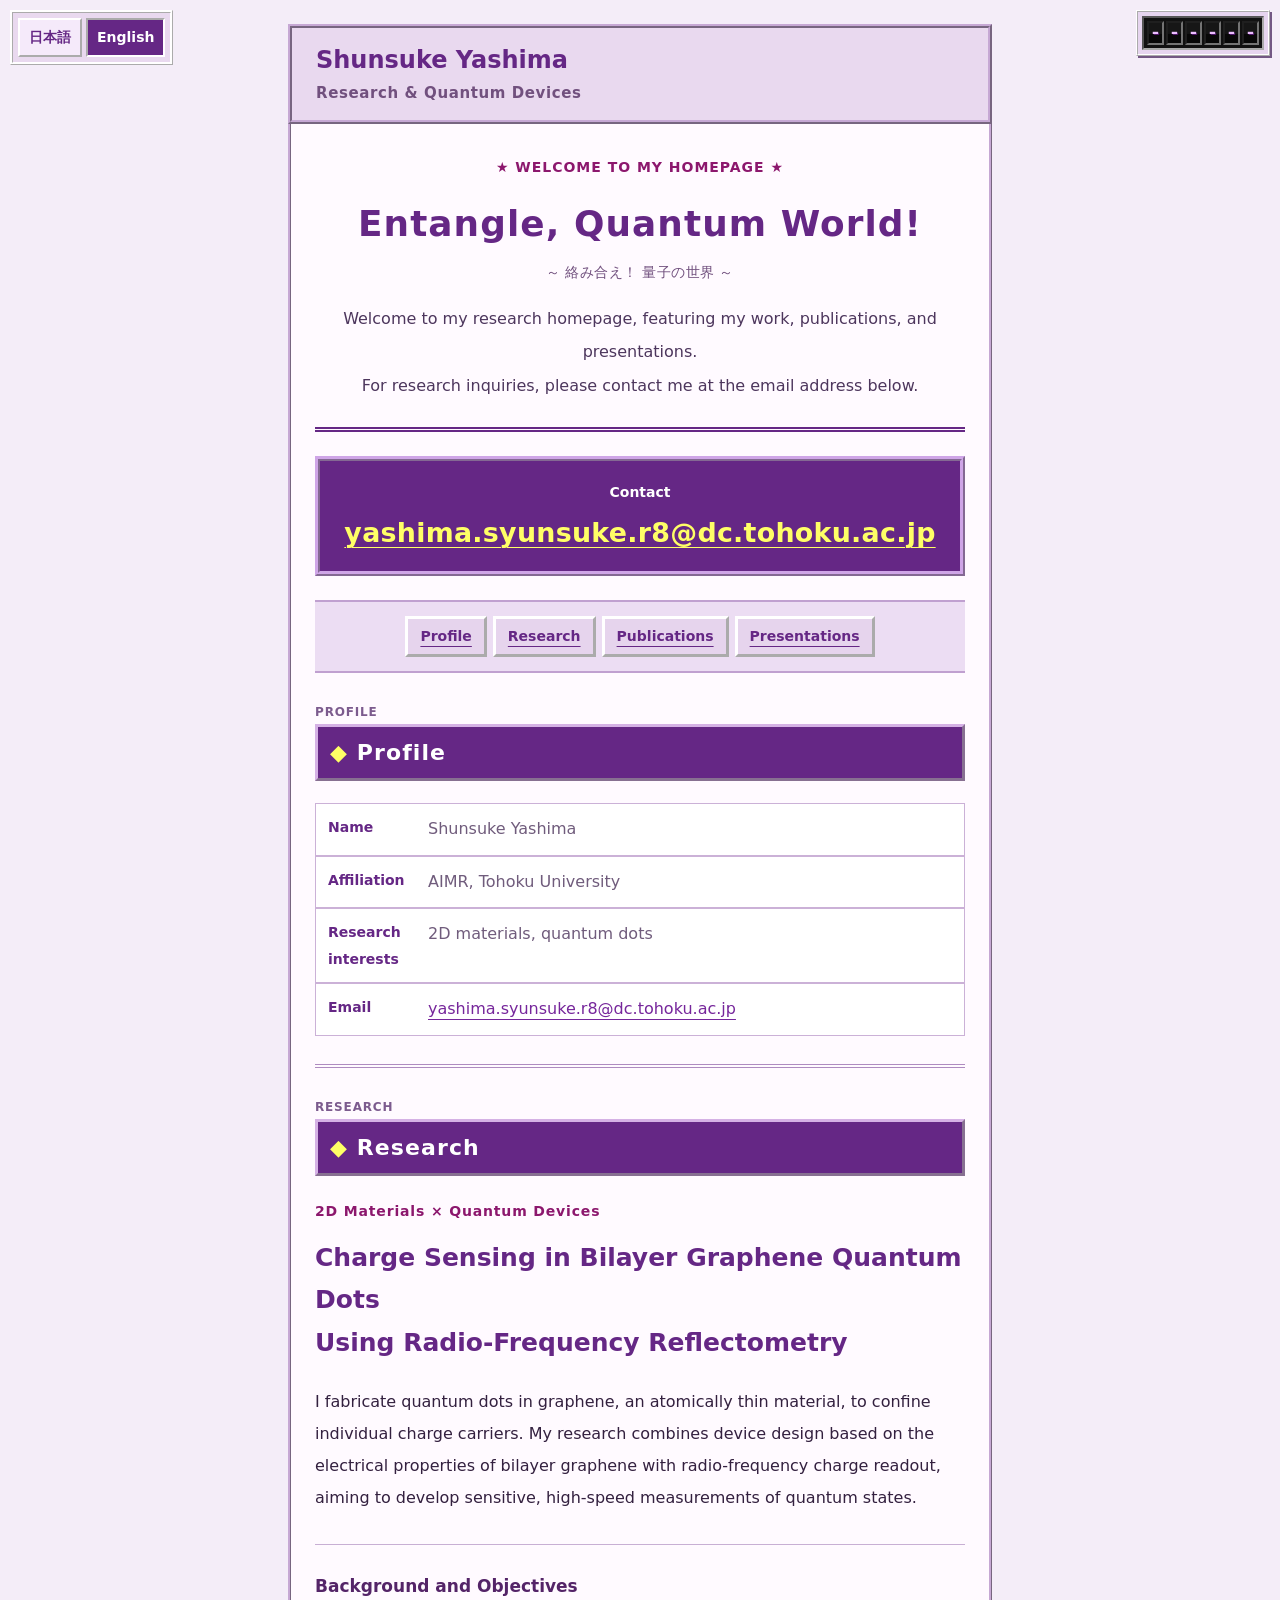
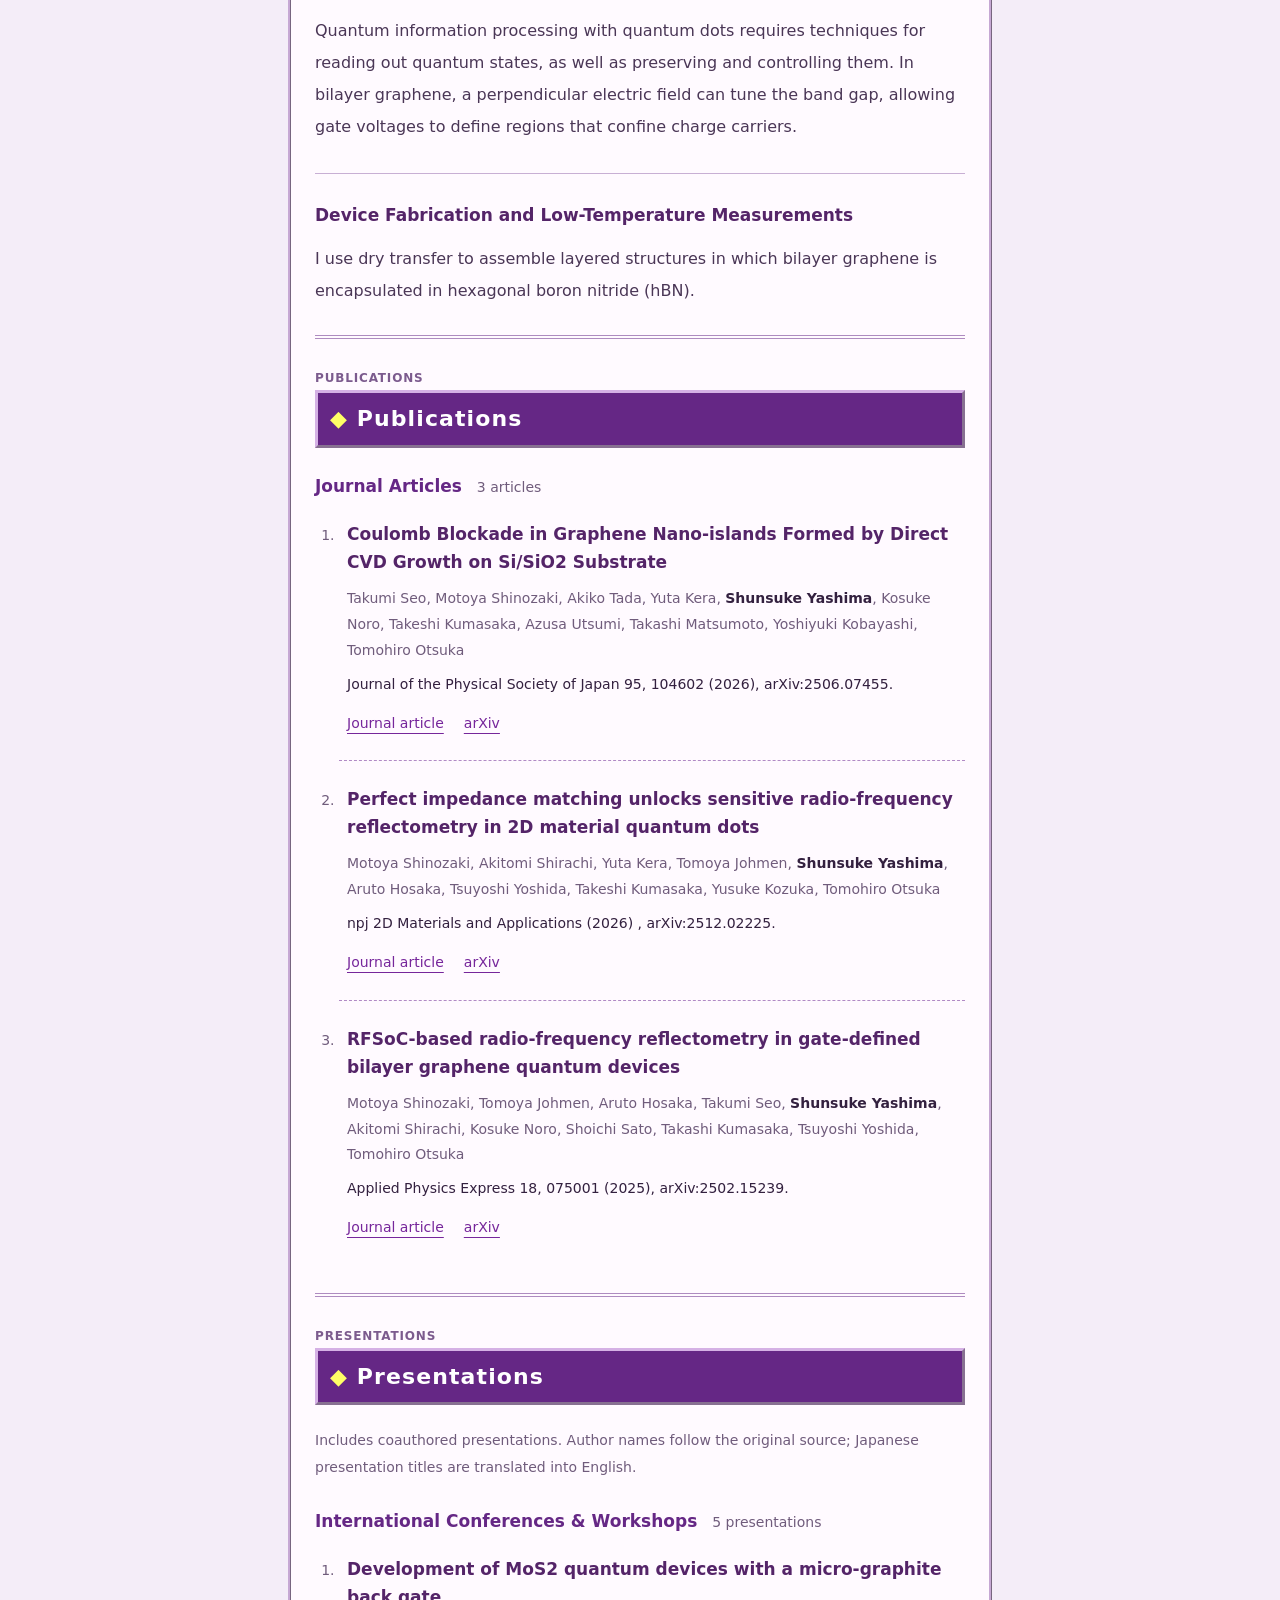
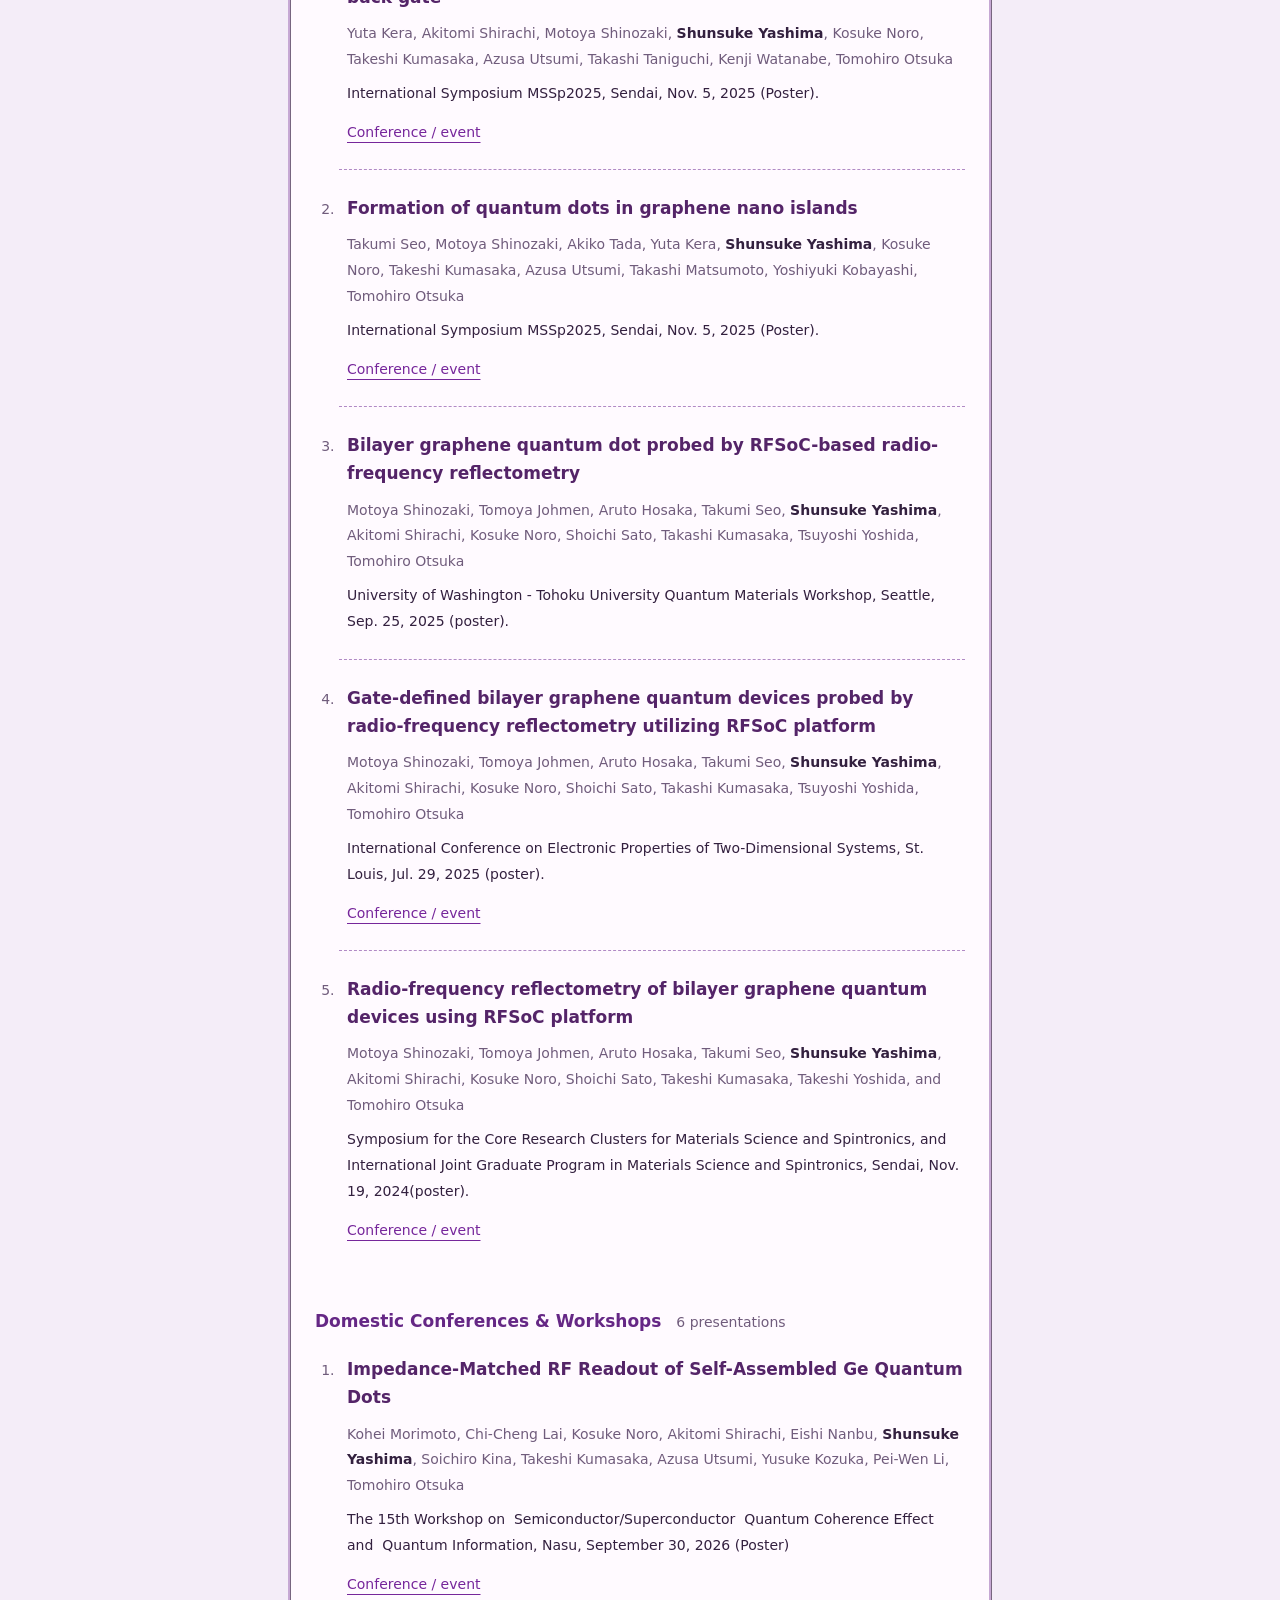
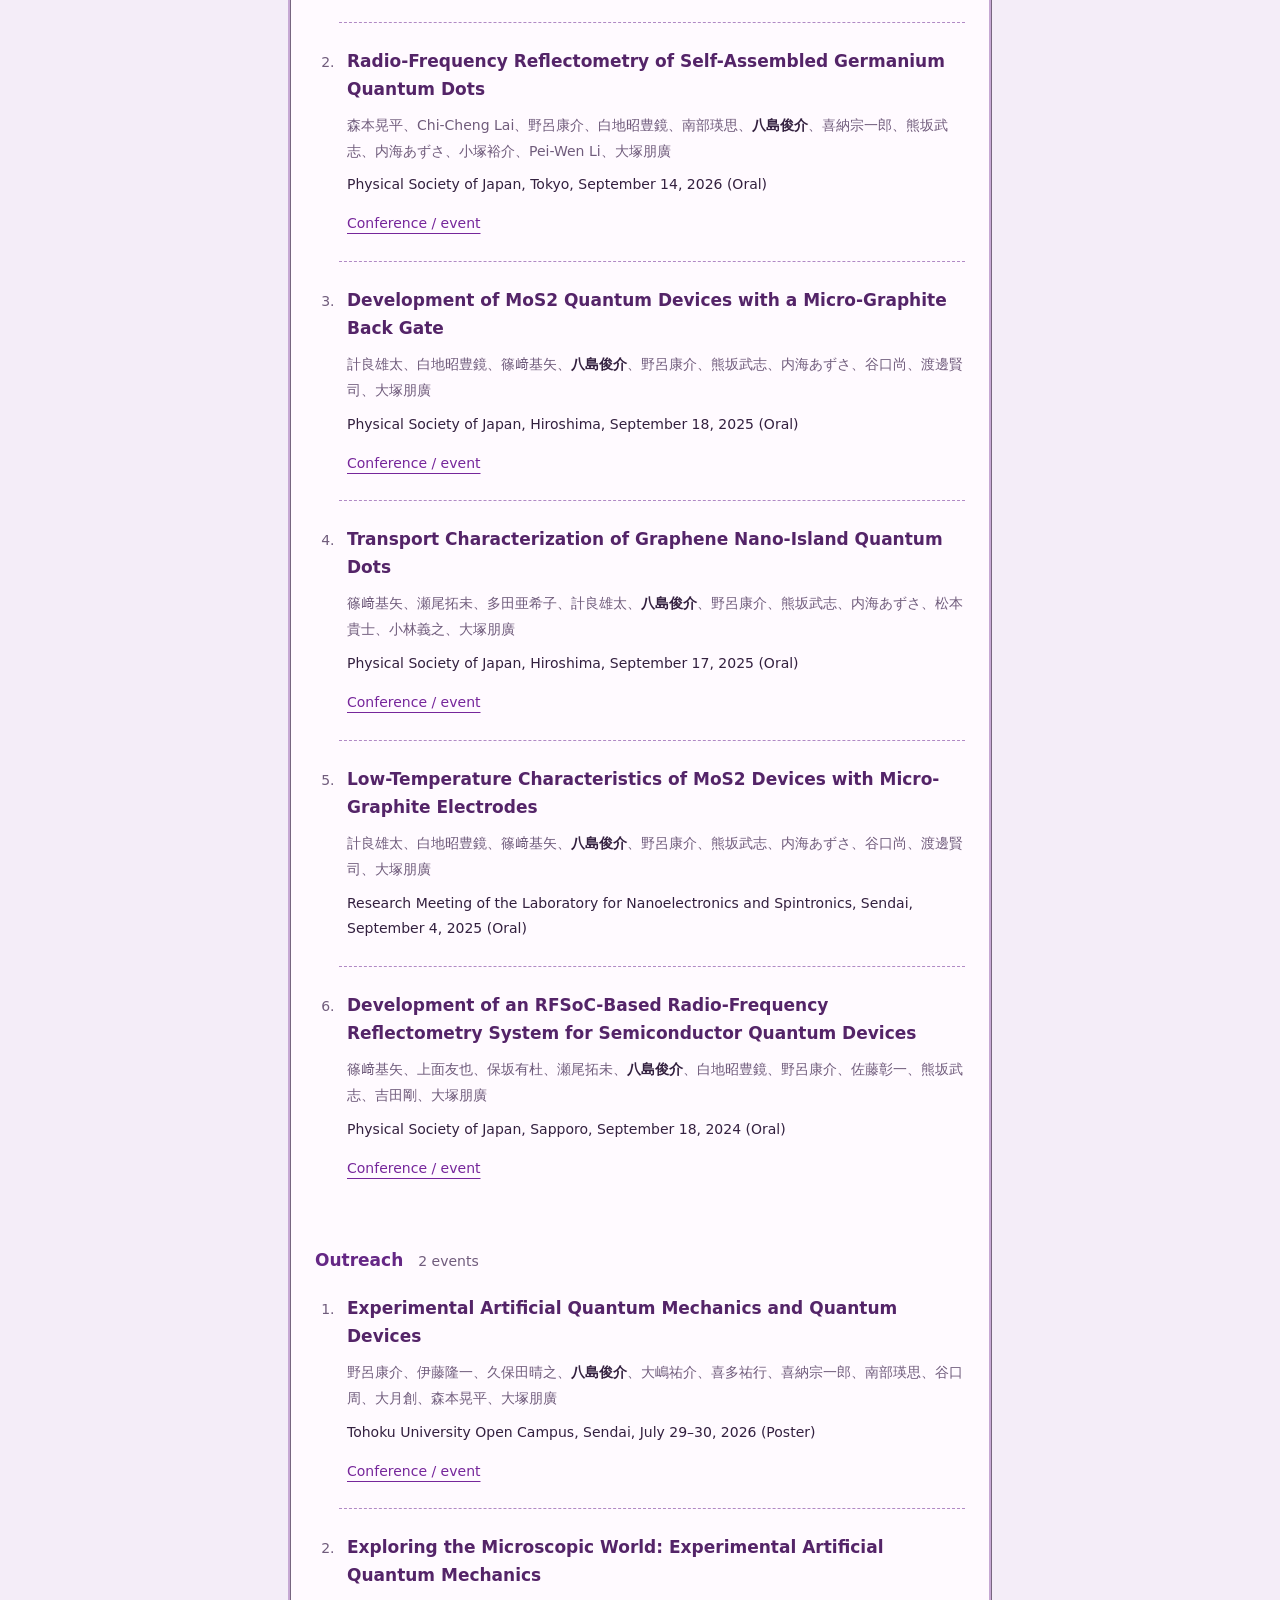
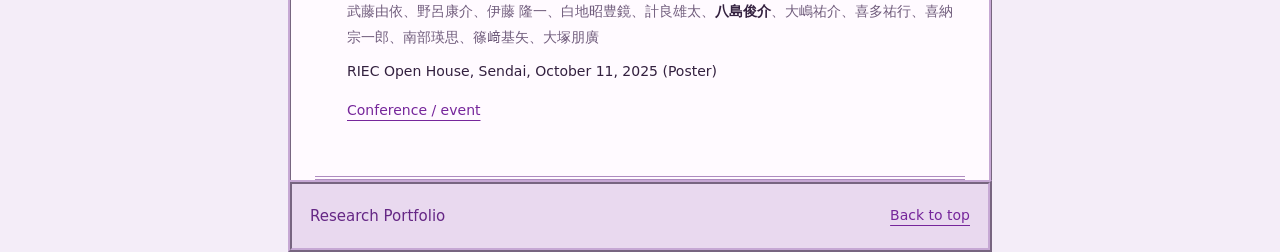
==== en.html @ 7d795d5d "koukai" ====
<!DOCTYPE html>
<html lang="en">
  <head>
    <meta charset="utf-8">
    <meta name="viewport" content="width=device-width, initial-scale=1">
    <meta name="description" content="Research, publications, presentations, and contact information for Shunsuke Yashima.">
    <meta name="theme-color" content="#652785">
    <title>Shunsuke Yashima | Research Portfolio</title>
    <link rel="stylesheet" href="stylesheet.css">
    <link rel="stylesheet" href="retro.css">
    <script src="display-scale.js"></script>
    <link rel="alternate" hreflang="ja" href="index.html">
    <link rel="alternate" hreflang="en" href="en.html">
  </head>
  <body>
    <span id="top" class="page-top" aria-hidden="true"></span>
    <a class="skip-link" href="#profile">Skip to content</a>
    <nav class="language-switch" aria-label="Language">
      <a href="index.html#top" lang="ja" hreflang="ja">日本語</a>
      <a href="en.html#top" lang="en" hreflang="en" aria-current="page">English</a>
    </nav>
    <aside class="side-art side-art-left" aria-label="Two-frame ASCII animation of moving eyes, flags, and head" hidden>
      <div class="aa-flipbook aa-flipbook-left">
<button type="button" class="flag-trigger" aria-label="Toggle the Rising Sun background" title="Toggle the Rising Sun background" aria-pressed="false"></button>
        <img onerror="this.style.visibility='hidden'" onload="this.style.removeProperty('visibility')" class="aa-frame aa-frame-first" src="assets/aa-left-frame-1.svg" alt=" " width="481" height="515">
        <img onerror="this.style.visibility='hidden'" onload="this.style.removeProperty('visibility')" class="aa-frame aa-frame-second" src="assets/aa-left-frame-2.svg" alt=" " aria-hidden="true" width="481" height="515">
      </div>
    </aside>
    <aside class="side-art" aria-label="Two-frame ASCII animation of a beckoning hand and swaying hips" hidden>
      <div class="aa-flipbook aa-flipbook-right">
        <img onerror="this.style.visibility='hidden'" onload="this.style.removeProperty('visibility')" class="aa-frame aa-frame-first" src="assets/aa-right-transparent.png" alt=" " width="1024" height="1104">
        <img onerror="this.style.visibility='hidden'" onload="this.style.removeProperty('visibility')" class="aa-frame aa-frame-second" src="assets/aa-right-frame-2.svg" alt=" " aria-hidden="true" width="1024" height="1104">
      </div>
    </aside>
    <header class="site-header">
      <a class="site-title" href="en.html#top">Shunsuke Yashima<span>Research &amp; Quantum Devices</span></a>
    </header>
    <main>
      <section class="hero" aria-labelledby="hero-title">
        <div class="hero-intro">
          <p class="eyebrow">★ WELCOME TO MY HOMEPAGE ★</p>
          
          <h1 id="hero-title"><span class="rainbow-letter" style="--letter-index: 0">E</span><span class="rainbow-letter" style="--letter-index: 1">n</span><span class="rainbow-letter" style="--letter-index: 2">t</span><span class="rainbow-letter" style="--letter-index: 3">a</span><span class="rainbow-letter" style="--letter-index: 4">n</span><span class="rainbow-letter" style="--letter-index: 5">g</span><span class="rainbow-letter" style="--letter-index: 6">l</span><span class="rainbow-letter" style="--letter-index: 7">e</span><span class="rainbow-letter" style="--letter-index: 8">,</span><span class="rainbow-letter" style="--letter-index: 9"> </span><span class="rainbow-letter" style="--letter-index: 10">Q</span><span class="rainbow-letter" style="--letter-index: 11">u</span><span class="rainbow-letter" style="--letter-index: 12">a</span><span class="rainbow-letter" style="--letter-index: 13">n</span><span class="rainbow-letter" style="--letter-index: 14">t</span><span class="rainbow-letter" style="--letter-index: 15">u</span><span class="rainbow-letter" style="--letter-index: 16">m</span><span class="rainbow-letter" style="--letter-index: 17"> </span><span class="rainbow-letter" style="--letter-index: 18">W</span><span class="rainbow-letter" style="--letter-index: 19">o</span><span class="rainbow-letter" style="--letter-index: 20">r</span><span class="rainbow-letter" style="--letter-index: 21">l</span><span class="rainbow-letter" style="--letter-index: 22">d</span><span class="rainbow-letter" style="--letter-index: 23">!</span></h1>
          <p class="hero-translation" lang="ja">～ 絡み合え！ 量子の世界 ～</p>
          

          <p class="hero-description">Welcome to my research homepage, featuring my work, publications, and presentations.<br>For research inquiries, please contact me at the email address below.</p>
        </div>
        <div class="contact-panel">
          <p class="contact-heading">Contact</p>
          <a class="email" href="mailto:yashima.syunsuke.r8@dc.tohoku.ac.jp">yashima.syunsuke.r8@dc.tohoku.ac.jp</a>
        </div>
      </section>
      <nav class="section-nav" aria-label="Page sections">
        <a href="#profile">Profile</a>
        <a href="#research">Research</a>
        <a href="#publications">Publications</a>
        <a href="#presentations">Presentations</a>
      </nav>
      <div class="sections">
        <section class="content-section" id="profile" aria-labelledby="profile-title">
          <div class="section-heading"><p class="eyebrow">PROFILE</p><h2 id="profile-title">Profile</h2></div>
          <div class="section-body">
            
            <dl class="profile-list">
              <div><dt>Name</dt><dd class="placeholder">Shunsuke Yashima</dd></div>
              <div><dt>Affiliation</dt><dd class="placeholder">AIMR, Tohoku University</dd></div>
              <div><dt>Research interests</dt><dd class="placeholder">2D materials, quantum dots</dd></div>
              <div><dt>Email</dt><dd><a href="mailto:yashima.syunsuke.r8@dc.tohoku.ac.jp">yashima.syunsuke.r8@dc.tohoku.ac.jp</a></dd></div>
            </dl>
          </div>
        </section>
        <section class="content-section" id="research" aria-labelledby="research-title">
          <div class="section-heading"><p class="eyebrow">RESEARCH</p><h2 id="research-title">Research</h2></div>
          <div class="section-body research-body">
            <p class="research-kicker">2D Materials × Quantum Devices</p>
            <h3 class="research-theme">Charge Sensing in Bilayer Graphene Quantum Dots<br>Using Radio-Frequency Reflectometry</h3>
            <p class="research-summary">I fabricate quantum dots in graphene, an atomically thin material, to confine individual charge carriers. My research combines device design based on the electrical properties of bilayer graphene with radio-frequency charge readout, aiming to develop sensitive, high-speed measurements of quantum states.</p>

            <div class="research-topic">
              <h4>Background and Objectives</h4>
              <p>Quantum information processing with quantum dots requires techniques for reading out quantum states, as well as preserving and controlling them. In bilayer graphene, a perpendicular electric field can tune the band gap, allowing gate voltages to define regions that confine charge carriers.</p>
            </div>

            <div class="research-topic">
              <h4>Device Fabrication and Low-Temperature Measurements</h4>
              <p>I use dry transfer to assemble layered structures in which bilayer graphene is encapsulated in hexagonal boron nitride (hBN).</p>
            </div>

    
          </div>
        </section>
        <section class="content-section" id="publications" aria-labelledby="publications-title">
          <div class="section-heading"><p class="eyebrow">PUBLICATIONS</p><h2 id="publications-title">Publications</h2></div>
          <div class="section-body achievements"><h3>Journal Articles <span class="achievement-count">3 articles</span></h3><ol class="achievement-list"><li class="achievement"><h4>Coulomb Blockade in Graphene Nano-islands Formed by Direct CVD Growth on Si/SiO2 Substrate</h4><p class="achievement-authors">Takumi Seo, Motoya Shinozaki, Akiko Tada, Yuta Kera, <strong class="author-self">Shunsuke Yashima</strong>, Kosuke Noro, Takeshi Kumasaka, Azusa Utsumi, Takashi Matsumoto, Yoshiyuki Kobayashi, Tomohiro Otsuka</p><p class="achievement-venue">Journal of the Physical Society of Japan 95, 104602 (2026), arXiv:2506.07455.</p><div class="achievement-links"><a href="https://journals.jps.jp/doi/10.7566/JPSJ.95.104602">Journal article</a><a href="https://arxiv.org/abs/2506.07455">arXiv</a></div></li>
<li class="achievement"><h4>Perfect impedance matching unlocks sensitive radio-frequency reflectometry in 2D material quantum dots</h4><p class="achievement-authors">Motoya Shinozaki, Akitomi Shirachi, Yuta Kera, Tomoya Johmen, <strong class="author-self">Shunsuke Yashima</strong>, Aruto Hosaka, Tsuyoshi Yoshida, Takeshi Kumasaka, Yusuke Kozuka, Tomohiro Otsuka</p><p class="achievement-venue">npj 2D Materials and Applications (2026) , arXiv:2512.02225.</p><div class="achievement-links"><a href="https://www.nature.com/articles/s41699-026-00730-0">Journal article</a><a href="https://arxiv.org/abs/2512.02225">arXiv</a></div></li>
<li class="achievement"><h4>RFSoC-based radio-frequency reflectometry in gate-defined bilayer graphene quantum devices</h4><p class="achievement-authors">Motoya Shinozaki, Tomoya Johmen, Aruto Hosaka, Takumi Seo, <strong class="author-self">Shunsuke Yashima</strong>, Akitomi Shirachi, Kosuke Noro, Shoichi Sato, Takashi Kumasaka, Tsuyoshi Yoshida, Tomohiro Otsuka</p><p class="achievement-venue">Applied Physics Express 18, 075001 (2025), arXiv:2502.15239.</p><div class="achievement-links"><a href="https://iopscience.iop.org/article/10.35848/1882-0786/ade6c2">Journal article</a><a href="https://arxiv.org/abs/2502.15239">arXiv</a></div></li></ol></div>
        </section>
        <section class="content-section" id="presentations" aria-labelledby="presentations-title">
          <div class="section-heading"><p class="eyebrow">PRESENTATIONS</p><h2 id="presentations-title">Presentations</h2></div>
          <div class="section-body achievements"><p class="achievement-intro">Includes coauthored presentations. Author names follow the original source; Japanese presentation titles are translated into English.</p><h3>International Conferences &amp; Workshops <span class="achievement-count">5 presentations</span></h3><ol class="achievement-list"><li class="achievement"><h4>Development of MoS2 quantum devices with a micro-graphite back gate</h4><p class="achievement-authors">Yuta Kera, Akitomi Shirachi, Motoya Shinozaki, <strong class="author-self">Shunsuke Yashima</strong>, Kosuke Noro, Takeshi Kumasaka, Azusa Utsumi, Takashi Taniguchi, Kenji Watanabe, Tomohiro Otsuka</p><p class="achievement-venue">International Symposium MSSp2025, Sendai, Nov. 5, 2025 (Poster).</p><div class="achievement-links"><a href="https://www.crc-ms.tohoku.ac.jp/en/Symposium/2025_index.html">Conference / event</a></div></li>
<li class="achievement"><h4>Formation of quantum dots in graphene nano islands</h4><p class="achievement-authors">Takumi Seo, Motoya Shinozaki, Akiko Tada, Yuta Kera, <strong class="author-self">Shunsuke Yashima</strong>, Kosuke Noro, Takeshi Kumasaka, Azusa Utsumi, Takashi Matsumoto, Yoshiyuki Kobayashi, Tomohiro Otsuka</p><p class="achievement-venue">International Symposium MSSp2025, Sendai, Nov. 5, 2025 (Poster).</p><div class="achievement-links"><a href="https://www.crc-ms.tohoku.ac.jp/en/Symposium/2025_index.html">Conference / event</a></div></li>
<li class="achievement"><h4>Bilayer graphene quantum dot probed by RFSoC-based radio-frequency reflectometry</h4><p class="achievement-authors">Motoya Shinozaki, Tomoya Johmen, Aruto Hosaka, Takumi Seo, <strong class="author-self">Shunsuke Yashima</strong>, Akitomi Shirachi, Kosuke Noro, Shoichi Sato, Takashi Kumasaka, Tsuyoshi Yoshida, Tomohiro Otsuka</p><p class="achievement-venue">University of Washington - Tohoku University Quantum Materials Workshop, Seattle, Sep. 25, 2025 (poster).</p></li>
<li class="achievement"><h4>Gate-defined bilayer graphene quantum devices probed by radio-frequency reflectometry utilizing RFSoC platform</h4><p class="achievement-authors">Motoya Shinozaki, Tomoya Johmen, Aruto Hosaka, Takumi Seo, <strong class="author-self">Shunsuke Yashima</strong>, Akitomi Shirachi, Kosuke Noro, Shoichi Sato, Takashi Kumasaka, Tsuyoshi Yoshida, Tomohiro Otsuka</p><p class="achievement-venue">International Conference on Electronic Properties of Two-Dimensional Systems, St. Louis, Jul. 29, 2025 (poster).</p><div class="achievement-links"><a href="https://ep2ds26mss22.wustl.edu/">Conference / event</a></div></li>
<li class="achievement"><h4>Radio-frequency reflectometry of bilayer graphene quantum devices using RFSoC platform</h4><p class="achievement-authors">Motoya Shinozaki, Tomoya Johmen, Aruto Hosaka, Takumi Seo, <strong class="author-self">Shunsuke Yashima</strong>, Akitomi Shirachi, Kosuke Noro, Shoichi Sato, Takeshi Kumasaka, Takeshi Yoshida, and Tomohiro Otsuka</p><p class="achievement-venue">Symposium for the Core Research Clusters for Materials Science and Spintronics, and International Joint Graduate Program in Materials Science and Spintronics, Sendai, Nov. 19, 2024(poster).</p><div class="achievement-links"><a href="https://www.crc-ms.tohoku.ac.jp/en/initiatives/case02/CRCGP-MSSP2024.html">Conference / event</a></div></li></ol><h3 class="achievement-group-title">Domestic Conferences &amp; Workshops <span class="achievement-count">6 presentations</span></h3><ol class="achievement-list"><li class="achievement"><h4>Impedance-Matched RF Readout of Self-Assembled Ge Quantum Dots</h4><p class="achievement-authors">Kohei Morimoto, Chi-Cheng Lai, Kosuke Noro, Akitomi Shirachi, Eishi Nanbu, <strong class="author-self">Shunsuke Yashima</strong>, Soichiro Kina, Takeshi Kumasaka, Azusa Utsumi, Yusuke Kozuka, Pei-Wen Li, Tomohiro Otsuka</p><p class="achievement-venue">The 15th Workshop on&#160; Semiconductor/Superconductor&#160; Quantum Coherence Effect and&#160; Quantum Information, Nasu, September 30, 2026 (Poster)</p><div class="achievement-links"><a href="https://www.csrn.tohoku.ac.jp/morishita_lab/spinws/">Conference / event</a></div></li>
<li class="achievement"><h4>Radio-Frequency Reflectometry of Self-Assembled Germanium Quantum Dots</h4><p class="achievement-authors">森本晃平、Chi-Cheng Lai、野呂康介、白地昭豊鏡、南部瑛思、<strong class="author-self">八島俊介</strong>、喜納宗一郎、熊坂武志、内海あずさ、小塚裕介、Pei-Wen Li、大塚朋廣</p><p class="achievement-venue">Physical Society of Japan, Tokyo, September 14, 2026 (Oral)</p><div class="achievement-links"><a href="https://onsite.gakkai-web.net/jps/jps_search/2026au/index.html">Conference / event</a></div></li>
<li class="achievement"><h4>Development of MoS2 Quantum Devices with a Micro-Graphite Back Gate</h4><p class="achievement-authors">計良雄太、白地昭豊鏡、篠﨑基矢、<strong class="author-self">八島俊介</strong>、野呂康介、熊坂武志、内海あずさ、谷口尚、渡邊賢司、大塚朋廣</p><p class="achievement-venue">Physical Society of Japan, Hiroshima, September 18, 2025 (Oral)</p><div class="achievement-links"><a href="https://onsite.gakkai-web.net/jps/jps_search/2025au/index.html">Conference / event</a></div></li>
<li class="achievement"><h4>Transport Characterization of Graphene Nano-Island Quantum Dots</h4><p class="achievement-authors">篠﨑基矢、瀬尾拓未、多田亜希子、計良雄太、<strong class="author-self">八島俊介</strong>、野呂康介、熊坂武志、内海あずさ、松本貴士、小林義之、大塚朋廣</p><p class="achievement-venue">Physical Society of Japan, Hiroshima, September 17, 2025 (Oral)</p><div class="achievement-links"><a href="https://onsite.gakkai-web.net/jps/jps_search/2025au/index.html">Conference / event</a></div></li>
<li class="achievement"><h4>Low-Temperature Characteristics of MoS2 Devices with Micro-Graphite Electrodes</h4><p class="achievement-authors">計良雄太、白地昭豊鏡、篠﨑基矢、<strong class="author-self">八島俊介</strong>、野呂康介、熊坂武志、内海あずさ、谷口尚、渡邊賢司、大塚朋廣</p><p class="achievement-venue">Research Meeting of the Laboratory for Nanoelectronics and Spintronics, Sendai, September 4, 2025 (Oral)</p></li>
<li class="achievement"><h4>Development of an RFSoC-Based Radio-Frequency Reflectometry System for Semiconductor Quantum Devices</h4><p class="achievement-authors">篠﨑基矢、上面友也、保坂有杜、瀬尾拓未、<strong class="author-self">八島俊介</strong>、白地昭豊鏡、野呂康介、佐藤彰一、熊坂武志、吉田剛、大塚朋廣</p><p class="achievement-venue">Physical Society of Japan, Sapporo, September 18, 2024 (Oral)</p><div class="achievement-links"><a href="https://onsite.gakkai-web.net/jps/jps_search/2024au/index.html">Conference / event</a></div></li></ol><h3 class="achievement-group-title">Outreach <span class="achievement-count">2 events</span></h3><ol class="achievement-list"><li class="achievement"><h4>Experimental Artificial Quantum Mechanics and Quantum Devices</h4><p class="achievement-authors">野呂康介、伊藤隆一、久保田晴之、<strong class="author-self">八島俊介</strong>、大嶋祐介、喜多祐行、喜納宗一郎、南部瑛思、谷口周、大月創、森本晃平、大塚朋廣</p><p class="achievement-venue">Tohoku University Open Campus, Sendai, July 29–30, 2026 (Poster)</p><div class="achievement-links"><a href="https://eipe-oc.ecei.tohoku.ac.jp/">Conference / event</a></div></li>
<li class="achievement"><h4>Exploring the Microscopic World: Experimental Artificial Quantum Mechanics</h4><p class="achievement-authors">武藤由依、野呂康介、伊藤 隆一、白地昭豊鏡、計良雄太、<strong class="author-self">八島俊介</strong>、大嶋祐介、喜多祐行、喜納宗一郎、南部瑛思、篠﨑基矢、大塚朋廣</p><p class="achievement-venue">RIEC Open House, Sendai, October 11, 2025 (Poster)</p><div class="achievement-links"><a href="https://www.riec.tohoku.ac.jp/koukai/">Conference / event</a></div></li></ol></div>
        </section>
      </div>
    </main>
    <section class="visitor-counter" aria-label="Visitor Counter">
      <output id="visitor-digits" class="counter-display" aria-label="Loading visitor count"><span class="counter-digit">-</span><span class="counter-digit">-</span><span class="counter-digit">-</span><span class="counter-digit">-</span><span class="counter-digit">-</span><span class="counter-digit">-</span></output>
      <p id="kiriban-message" class="counter-kiriban" lang="ja" role="status" hidden><strong><span class="rainbow-letter" style="--letter-index: 0">キ</span><span class="rainbow-letter" style="--letter-index: 1">リ</span><span class="rainbow-letter" style="--letter-index: 2">バ</span><span class="rainbow-letter" style="--letter-index: 3">ン</span><span class="rainbow-letter" style="--letter-index: 4">！</span><span class="rainbow-letter" style="--letter-index: 5">お</span><span class="rainbow-letter" style="--letter-index: 6">め</span><span class="rainbow-letter" style="--letter-index: 7">で</span><span class="rainbow-letter" style="--letter-index: 8">と</span><span class="rainbow-letter" style="--letter-index: 9">う</span><span class="rainbow-letter" style="--letter-index: 10">！</span><span class="rainbow-letter" style="--letter-index: 11">！</span></strong></p>
      <p id="counter-message" class="sr-only" role="status"></p>
    </section>
    <footer class="site-footer"><p>Research Portfolio</p><a class="back-to-top" href="en.html#top">Back to top</a></footer>
    <script src="visitor-counter.js" defer></script>
    <script src="navigation.js?v=2" defer></script>
    <script src="flag-dialog.js" defer></script>
  </body>
</html>
---- stylesheet.css ----
:root { color-scheme: light; --ink: #203532; --muted: #64736f; --green: #173b37; --line: #dce4e0; --paper: #fbfcfa; }
* { box-sizing: border-box; }
html { scroll-behavior: smooth; scroll-padding-top: 100px; }
body { margin: 0; background: var(--paper); color: var(--ink); font-family: "Yu Gothic", "Hiragino Kaku Gothic ProN", Meiryo, sans-serif; font-size: 16px; line-height: 1.85; -webkit-font-smoothing: antialiased; }
a { color: inherit; text-underline-offset: 5px; }
a:focus-visible { outline: 3px solid #b47b29; outline-offset: 5px; border-radius: 3px; }
.skip-link { position: absolute; top: -100px; left: 16px; z-index: 10; padding: 8px 16px; background: white; }
.skip-link:focus { top: 12px; }
.site-header, main, .site-footer { width: min(1080px, calc(100% - 96px)); margin-inline: auto; }
.site-header { min-height: 105px; display: flex; align-items: center; justify-content: space-between; gap: 24px; border-bottom: 1px solid var(--line); }
.site-title { font-family: Georgia, "Times New Roman", serif; font-size: 23px; letter-spacing: -.5px; line-height: 1.4; text-decoration: none; }
.site-title span { display: block; margin-top: 5px; color: var(--muted); font-family: "Yu Gothic", Meiryo, sans-serif; font-size: 12px; letter-spacing: .12em; }
.header-contact { font-size: 14px; text-decoration: none; border-bottom: 1px solid #95a6a0; padding-bottom: 3px; }
.hero { padding: 70px 0 42px; }
.eyebrow { margin: 0 0 14px; color: #537369; font-size: 12px; font-weight: 700; letter-spacing: .18em; }
h1 { margin: 0; font-family: "Yu Mincho", "Hiragino Mincho ProN", serif; font-size: clamp(32px, 4.3vw, 48px); font-weight: 500; letter-spacing: .07em; line-height: 1.5; }
.hero-description { margin: 22px 0 0; color: var(--muted); font-size: 16px; line-height: 2.1; }
.contact-panel { margin-top: 40px; padding: 26px 34px 23px; background: var(--green); border-radius: 8px; color: white; }
.contact-label { display: flex; align-items: center; gap: 10px; color: #d2e5db; font-size: 12px; letter-spacing: .16em; font-weight: 700; }
.mail-icon { font-size: 20px; line-height: 1; }
.contact-ja { margin-left: 4px; font-size: 14px; letter-spacing: .06em; font-weight: 400; }
.email { display: inline-block; max-width: 100%; margin-top: 9px; font-family: Arial, sans-serif; font-size: clamp(18px, 2.9vw, 31px); font-weight: 500; letter-spacing: .01em; line-height: 1.5; overflow-wrap: anywhere; text-decoration-thickness: 1px; text-decoration-color: #90afa4; }
.email:hover { text-decoration-color: white; }
.contact-panel p { margin: 9px 0 0; color: #cfdfd8; font-size: 12px; }
.section-nav { position: sticky; top: 0; z-index: 2; display: flex; flex-wrap: wrap; gap: 9px; padding: 17px 0; background: var(--paper); border-bottom: 1px solid var(--line); }
.section-nav a { padding: 7px 19px; border: 1px solid #d3ded7; border-radius: 5px; background: white; font-size: 14px; line-height: 1.6; text-decoration: none; transition: background .18s, color .18s, border-color .18s; }
.section-nav a:hover, .section-nav a:focus-visible { color: white; background: var(--green); border-color: var(--green); }
.content-section { display: grid; grid-template-columns: 29% 1fr; gap: 24px; padding: 48px 0; border-bottom: 1px solid var(--line); scroll-margin-top: 12px; }
.section-heading .eyebrow { margin-bottom: 7px; font-size: 12px; }
h2 { margin: 0; font-size: 23px; font-weight: 600; letter-spacing: .04em; }
h3 { margin: 2px 0 18px; font-size: 17px; font-weight: 600; }
.profile-list { margin: 0; }
.profile-list > div { display: grid; grid-template-columns: 100px minmax(0, 1fr); padding: 10px 0; border-bottom: 1px solid #e9ede9; }
.profile-list > div:first-child { padding-top: 0; }
.profile-list > div:last-child { border-bottom: 0; }
dt { color: var(--muted); font-size: 14px; }
dd { margin: 0; font-size: 16px; overflow-wrap: anywhere; }
dd a:hover { color: #2f7161; }
.placeholder { margin: 0; color: var(--muted); }
.section-note { max-width: 530px; margin: 10px 0 0; color: var(--muted); font-size: 14px; }
.research-kicker { margin: 0 0 12px; color: #537369; font-size: 14px; font-weight: 600; letter-spacing: .06em; }
.research-theme { margin: 0 0 22px; font-size: clamp(20px, 2.2vw, 25px); line-height: 1.7; }
.research-summary { margin: 0; line-height: 2; }
.research-topic { margin-top: 30px; padding-top: 25px; border-top: 1px solid var(--line); }
.research-topic h4 { margin: 0 0 12px; font-size: 17px; font-weight: 600; }
.research-topic > p, .research-results p { margin: 0; color: #52645e; font-size: 16px; line-height: 2; }
.research-results { margin: 0; padding-left: 1.25em; }
.research-results li { padding-left: 5px; }
.research-results li + li { margin-top: 22px; }
.research-results li::marker { color: #537369; }
.research-results strong { display: block; margin-bottom: 7px; font-size: 16px; font-weight: 600; }
.research-outlook { border-left: 3px solid #7b9b8d; border-top: 0; padding: 4px 0 4px 20px; }
.section-body { min-width: 0; }
.achievement-count { margin-left: 9px; color: var(--muted); font-size: 14px; font-weight: 400; white-space: nowrap; }
.achievement-intro { margin: 0 0 24px; color: var(--muted); font-size: 14px; }
.achievement-list { margin: 0; padding-left: 1.5em; }
.achievement { padding: 0 0 24px 8px; overflow-wrap: anywhere; }
.achievement + .achievement { padding-top: 24px; border-top: 1px solid var(--line); }
.achievement::marker { color: var(--muted); font-size: 14px; }
.achievement h4 { margin: 0 0 10px; font-size: 17px; font-weight: 600; line-height: 1.65; }
.achievement-authors { margin: 0 0 8px; color: var(--muted); font-size: 14px; line-height: 1.85; }
.author-self { color: var(--ink); font-weight: 700; }
.achievement-venue { margin: 0; font-size: 14px; line-height: 1.85; }
.achievement-links { display: flex; flex-wrap: wrap; gap: 10px 20px; margin-top: 12px; font-size: 14px; }
.achievement-links a { color: #2f6555; }
.achievements .achievement-group-title { margin-top: 38px; }
.achievement-source { margin: 18px 0 0; padding-top: 18px; border-top: 1px solid var(--line); color: var(--muted); font-size: 14px; }
.site-footer { display: flex; justify-content: space-between; gap: 20px; padding: 28px 0 36px; color: var(--muted); font-size: 14px; }
.site-footer p { margin: 0; font-family: Georgia, serif; font-size: 15px; }
.side-art { display: none; }
/* Two still images only: hold each frame for 0.8 seconds, then switch instantly. */
@keyframes aa-show-first {
  0% { opacity: 1; }
  50% { opacity: 0; }
  100% { opacity: 1; }
}
@keyframes aa-show-second {
  0% { opacity: 0; }
  50% { opacity: 1; }
  100% { opacity: 0; }
}
.visitor-counter {
  width: min(620px, calc(100% - 40px));
  margin: 48px auto 24px;
  padding: 22px 16px;
  border: 4px double #405f50;
  background: #f3f8ef;
  text-align: center;
  font-family: "ＭＳ Ｐゴシック", "MS PGothic", Meiryo, sans-serif;
}
.counter-welcome { margin: 0 0 16px; color: #163f27; font-size: 16px; font-weight: 700; }
.counter-caption { margin: 8px 0; font-size: 16px; }
.counter-display { display: inline-flex; align-items: center; justify-content: center; min-width: 220px; min-height: 54px; padding: 5px 12px; border: 4px ridge #8c958c; background: #080d08; box-shadow: inset 0 0 0 1px #324c32; }
.counter-display img { display: block; max-width: 100%; object-fit: contain; filter: sepia(1) saturate(5) hue-rotate(55deg); image-rendering: pixelated; color: #a5ff8c; font-size: 12px; }
.counter-display img[hidden], .counter-placeholder[hidden] { display: none; }
.counter-placeholder { color: #a5ff8c; font: 30px "Courier New", monospace; letter-spacing: .16em; }
.counter-note:empty { display: none; }
.counter-kiriban { margin: 14px 0 0; color: #663970; font-size: 14px; font-weight: 700; }
.counter-note { margin: 12px 0 0; color: var(--muted); font-size: 12px; }
@media (min-width: 1400px) {
  .site-header, main, .site-footer {
    width: min(1080px, calc(100% - 816px));
    margin-inline: auto;
  }
  .visitor-counter { max-width: min(620px, calc(100% - 816px)); }
  .side-art {
    display: block;
    position: fixed;
    top: 145px;
    right: max(24px, calc((100% - 1896px) / 2 + 24px));
    width: 360px;
    pointer-events: none;
  }
  .side-art-left {
    top: 70px;
    left: max(24px, calc((100% - 1896px) / 2 + 24px));
    right: auto;
  }
  .aa-flipbook { position: relative; width: 100%; }
  .aa-flipbook-left { aspect-ratio: 481 / 515; }
  .aa-flipbook-right { aspect-ratio: 1024 / 1104; mix-blend-mode: multiply; }
  .aa-frame { position: absolute; inset: 0; display: block; width: 100%; height: 100%; object-fit: contain; }
  .aa-frame-first { animation: aa-show-first 1.6s steps(1, end) infinite; }
  .aa-frame-second { opacity: 0; animation: aa-show-second 1.6s steps(1, end) infinite; }
}
@media (max-width: 640px) {
  html { scroll-padding-top: 135px; }
  .site-header, main, .site-footer { width: calc(100% - 40px); }
  .site-header { min-height: 88px; gap: 12px; }
  .site-title { font-size: 20px; }
  .header-contact { font-size: 14px; }
  .hero { padding: 42px 0 24px; }
  .hero-description br { display: none; }
  .contact-panel { padding: 22px 20px; margin-top: 28px; }
  .email { font-size: clamp(16px, 4.3vw, 24px); }
  .section-nav { gap: 8px; padding: 14px 0; }
  .section-nav a { padding: 7px 12px; font-size: 14px; }
  .content-section { grid-template-columns: 1fr; gap: 22px; padding: 32px 0; }
  h2 { font-size: 21px; }
  .profile-list > div { grid-template-columns: 76px minmax(0, 1fr); }
  dd { font-size: 14px; }
}
@media (prefers-reduced-motion: reduce) {
  html { scroll-behavior: auto; }
  .section-nav a { transition: none; }
  .aa-frame-first { animation: none; opacity: 1; }
  .aa-frame-second { animation: none; opacity: 0; }

}
---- retro.css ----
/* Personal homepage styling inspired by early Japanese web pages. */
:root { --ink: #33203f; --muted: #705c7c; --green: #652785; --line: #c2a8d0; --paper: #fffaff; }
html { scroll-behavior: auto; }
html[lang="en"] { zoom: var(--page-zoom, 1); }
.page-top { position: absolute; top: 0; left: 0; width: 1px; height: 1px; pointer-events: none; }
.language-switch { position: fixed; top: 10px; left: 10px; z-index: 25; display: flex; gap: 4px; padding: 5px; background: #e9d9ef; border: 3px ridge #fff; font-size: 14px; }
.language-switch a { display: block; padding: 4px 9px; border: 2px outset #fff; background: #f5eafa; color: #652785; text-decoration: none; font-weight: 600; }
.language-switch a[aria-current="page"] { border-style: inset; background: #652785; color: #fff; }
.language-switch a:hover { text-decoration: underline; }
@media (max-width: 480px) { .language-switch { flex-direction: column; } }
body {
  padding-top: 164px;
  background-color: #f4edf8;
  background-image: none;
  font-family: "メイリオ", Meiryo, "Yu Gothic", "Hiragino Kaku Gothic ProN", system-ui, sans-serif;
  font-size: 16px;
  line-height: 1.9;
}
a { color: #76269b; }
a:visited { color: #8c397a; }
a:hover { color: #a51c6b; }
.site-header, main, .site-footer { width: min(960px, calc(100% - 48px)); }
.site-header { min-height: 95px; padding: 16px 24px; background: #e9d9ef; border: 4px ridge #c6a8d4; }
.site-title { color: #652785; font-family: inherit; font-weight: bold; font-size: 24px; letter-spacing: 0; }
.site-title span { color: #71507e; font-family: inherit; font-size: 15px; letter-spacing: .04em; }
.header-contact { padding: 4px 10px; background: #ddd; border: 3px outset #fff; text-decoration: underline; white-space: nowrap; }
main { padding: 0 24px; background: #fffaff; border-inline: 3px ridge #c6a8d4; }
.hero { padding: 30px 0 24px; text-align: center; }
.eyebrow { color: #8c176d; letter-spacing: .07em; font-size: 14px; }
h1 { color: #652785; font-family: inherit; font-size: clamp(24px, 2.8vw, 36px); font-weight: bold; line-height: 1.65; letter-spacing: .03em; text-shadow: none; }
.hero-intro { border-bottom: 5px double #652785; padding-bottom: 24px; }
.hero-intro.rising-sun-background { background: white url("assets/rising-sun-offset.svg") center / cover no-repeat; }
.rising-sun-background .hero-description { background: #ffffffdc; }
.hero-translation { margin: 8px 0 0; color: #71507e; font-size: 14px; line-height: 1.6; letter-spacing: .03em; }
.hero-description { color: #4d365d; margin-top: 18px; }
.contact-panel { margin-top: 24px; border: 5px ridge #cfa5e7; border-radius: 0; background: #652785; padding: 18px 12px; }
.contact-label { justify-content: center; color: #ffff88; }
.email, .email:visited { color: #ffff66; text-decoration-color: #ffff66; font-family: inherit; font-size: clamp(16px, 2.1vw, 27px); font-weight: bold; }
.email:hover { color: #fff; }
.contact-panel p { color: #fff; }
.contact-panel .email { margin-top: 0; }
.contact-panel .contact-heading { margin: 0 0 8px; color: #fff; font-size: 14px; font-weight: 600; }
.section-nav { top: 0; justify-content: center; gap: 6px; padding: 14px 0; border-block: 2px solid #c0a0d0; background: #ecddf3; }
.section-nav a { border: 3px outset #fff; border-radius: 0; background: #e6d4ed; color: #652785; font-weight: bold; text-decoration: underline; padding: 6px 12px; transition: none; }
.section-nav a:hover, .section-nav a:focus-visible { border-style: inset; color: #8b205e; background: #eee; }
.content-section { display: block; padding: 28px 0; border-bottom: 4px double #ae8bc0; scroll-margin-top: 24px; }
.section-heading { margin-bottom: 22px; }
.section-heading .eyebrow { margin: 0; color: #7c5b8e; font-size: 12px; }
h2 { padding: 5px 12px; border: 3px outset #d5b1e5; background: #652785; color: #fff; font-size: 22px; letter-spacing: .05em; }
h2::before { content: "◆ "; color: #ffff66; }
h3 { color: #652785; }
.section-body h4 { color: #542468; }
.profile-list > div { border: 1px solid #cbb1d7; padding: 10px 12px; background: #fff; }
.profile-list > div:first-child { padding-top: 10px; }
.profile-list > div:last-child { border-bottom: 1px solid #cbb1d7; }
.profile-list dt { color: #652785; font-weight: bold; }
.research-kicker { color: #8c176d; }
.research-topic { border-color: #c8afd4; }
.research-topic > p, .research-results p { color: #4a3656; }
.research-outlook { background: #fffbd7; border: 3px double #b5a65b; padding: 14px; }
.achievement + .achievement { border-top: 1px dashed #b18ac5; }
.achievement-links a { color: #76269b; }
.site-footer { padding: 18px; background: #e9d9ef; border: 4px ridge #c6a8d4; }
.site-footer p { font-family: inherit; color: #652785; }
.back-to-top { appearance: none; padding: 0; border: 0; background: none; color: #76269b; font: inherit; text-decoration: underline; text-underline-offset: 5px; cursor: pointer; }
.back-to-top:hover { color: #a51c6b; }
.back-to-top:focus-visible { outline: 3px solid #87529d; outline-offset: 5px; }
.visitor-counter {
  position: absolute; z-index: 20; top: 10px; right: 10px;
  width: max-content; max-width: min(240px, calc(100vw - 20px)); margin: 0; padding: 4px;
  border: 2px ridge #fff; background: #e6d5ef; box-shadow: 2px 2px 0 #735884; font-family: inherit;
}
.counter-welcome { margin: 0 0 4px; color: #652785; font-size: 14px; line-height: 1.3; }
.counter-caption { margin: 3px 0; color: #222; font-size: 12px; line-height: 1.3; }
.counter-display { display: flex; width: max-content; max-width: 100%; min-width: 0; min-height: 0; gap: 2px; margin: 0 auto; padding: 3px; border: 2px inset #aaa; background: #111; box-shadow: none; }
.counter-digit { position: relative; display: grid; place-items: center; width: 17px; height: 24px; border: 2px inset #747474; background: linear-gradient(#161616 49%, #555 50%, #080808 53%); color: #ebbdff; font: bold 19px/1 "Courier New", monospace; text-shadow: 1px 1px #4d1566; }
.counter-kiriban { margin: 6px 0 2px; color: #802168; font-size: 14px; line-height: 1.5; font-weight: 800; text-shadow: none; }
.is-kiriban #hero-title { text-shadow: none; }
.rainbow-letter { text-shadow: none; }
.is-kiriban .rainbow-letter { -webkit-text-stroke: 1px #000; paint-order: stroke fill; animation: kiriban-rainbow 3s steps(1, end) infinite; animation-delay: calc(var(--letter-index) * -0.5s); }
.flag-trigger { position: absolute; top: 0; left: 0; z-index: 3; width: 100%; height: 62%; padding: 0; border: 0; background: transparent; cursor: pointer; pointer-events: auto; }
.flag-trigger:focus-visible { outline: 3px dashed #87529d; outline-offset: 2px; }
@keyframes kiriban-rainbow {
  0%, 100% { color: #ff0000; }
  16% { color: #ffff00; }
  33% { color: #00ff00; }
  50% { color: #00ffff; }
  66% { color: #ff00ff; }
  83% { color: #ff6600; }
}

.sr-only { position: absolute; width: 1px; height: 1px; padding: 0; margin: -1px; overflow: hidden; clip-path: inset(50%); white-space: nowrap; border: 0; }
.counter-kiriban[hidden], .side-art[hidden] { display: none !important; }
.counter-note { display: none; }
.aa-flipbook-right { mix-blend-mode: normal; }
.research-results li::marker { color: #87529d; }
dd a:hover { color: #9a2978; }
.achievement-source, .section-note, .placeholder, .achievement-authors { color: var(--muted); }
/* English desktop: reserve both AA columns before enlarging the page. */
html.english-desktop body { padding-top: 24px; }
html.english-desktop .site-header,
html.english-desktop main,
html.english-desktop .site-footer { width: min(960px, calc(100% - 576px)); margin-inline: auto; }
html.english-desktop .section-nav { top: 0; }
html.english-desktop .side-art { display: block; position: fixed; width: 240px; top: 160px; right: 16px; pointer-events: none; }
html.english-desktop .side-art-left { top: 70px; left: 16px; right: auto; }
html.english-desktop .aa-flipbook { position: relative; width: 100%; }
html.english-desktop .aa-flipbook-left { aspect-ratio: 481 / 515; }
html.english-desktop .aa-flipbook-right { aspect-ratio: 1024 / 1104; }
html.english-desktop .aa-frame { position: absolute; inset: 0; display: block; width: 100%; height: 100%; object-fit: contain; }
html.english-desktop .aa-frame-first { animation: aa-show-first 1.6s steps(1, end) infinite; }
html.english-desktop .aa-frame-second { opacity: 0; animation: aa-show-second 1.6s steps(1, end) infinite; }
@media (prefers-reduced-motion: reduce) {
  .counter-kiriban, .is-kiriban #hero-title, .is-kiriban .rainbow-letter { animation: none; color: #802168; text-shadow: none; }
  html.english-desktop .aa-frame-first { animation: none; opacity: 1; }
  html.english-desktop .aa-frame-second { animation: none; opacity: 0; }
}
@media (min-width: 1400px) {
  body { padding-top: 24px; }
  .site-header, main, .site-footer { width: min(960px, calc(100% - 816px)); }
  .section-nav { top: 0; }
  .visitor-counter { max-width: calc(100vw - 20px); }
  .side-art:not(.side-art-left) { top: 182px; }
}
@media (max-width: 640px) {
  html { scroll-padding-top: 110px; }
  .site-header, main, .site-footer { width: calc(100% - 20px); }
  main { padding-inline: 12px; }
  .site-header { padding: 12px; flex-wrap: wrap; }
  .site-title { font-size: 21px; }
  .hero { padding-top: 24px; }
  .section-nav a { padding: 5px 8px; }
  .contact-panel { padding: 16px 8px; }
}
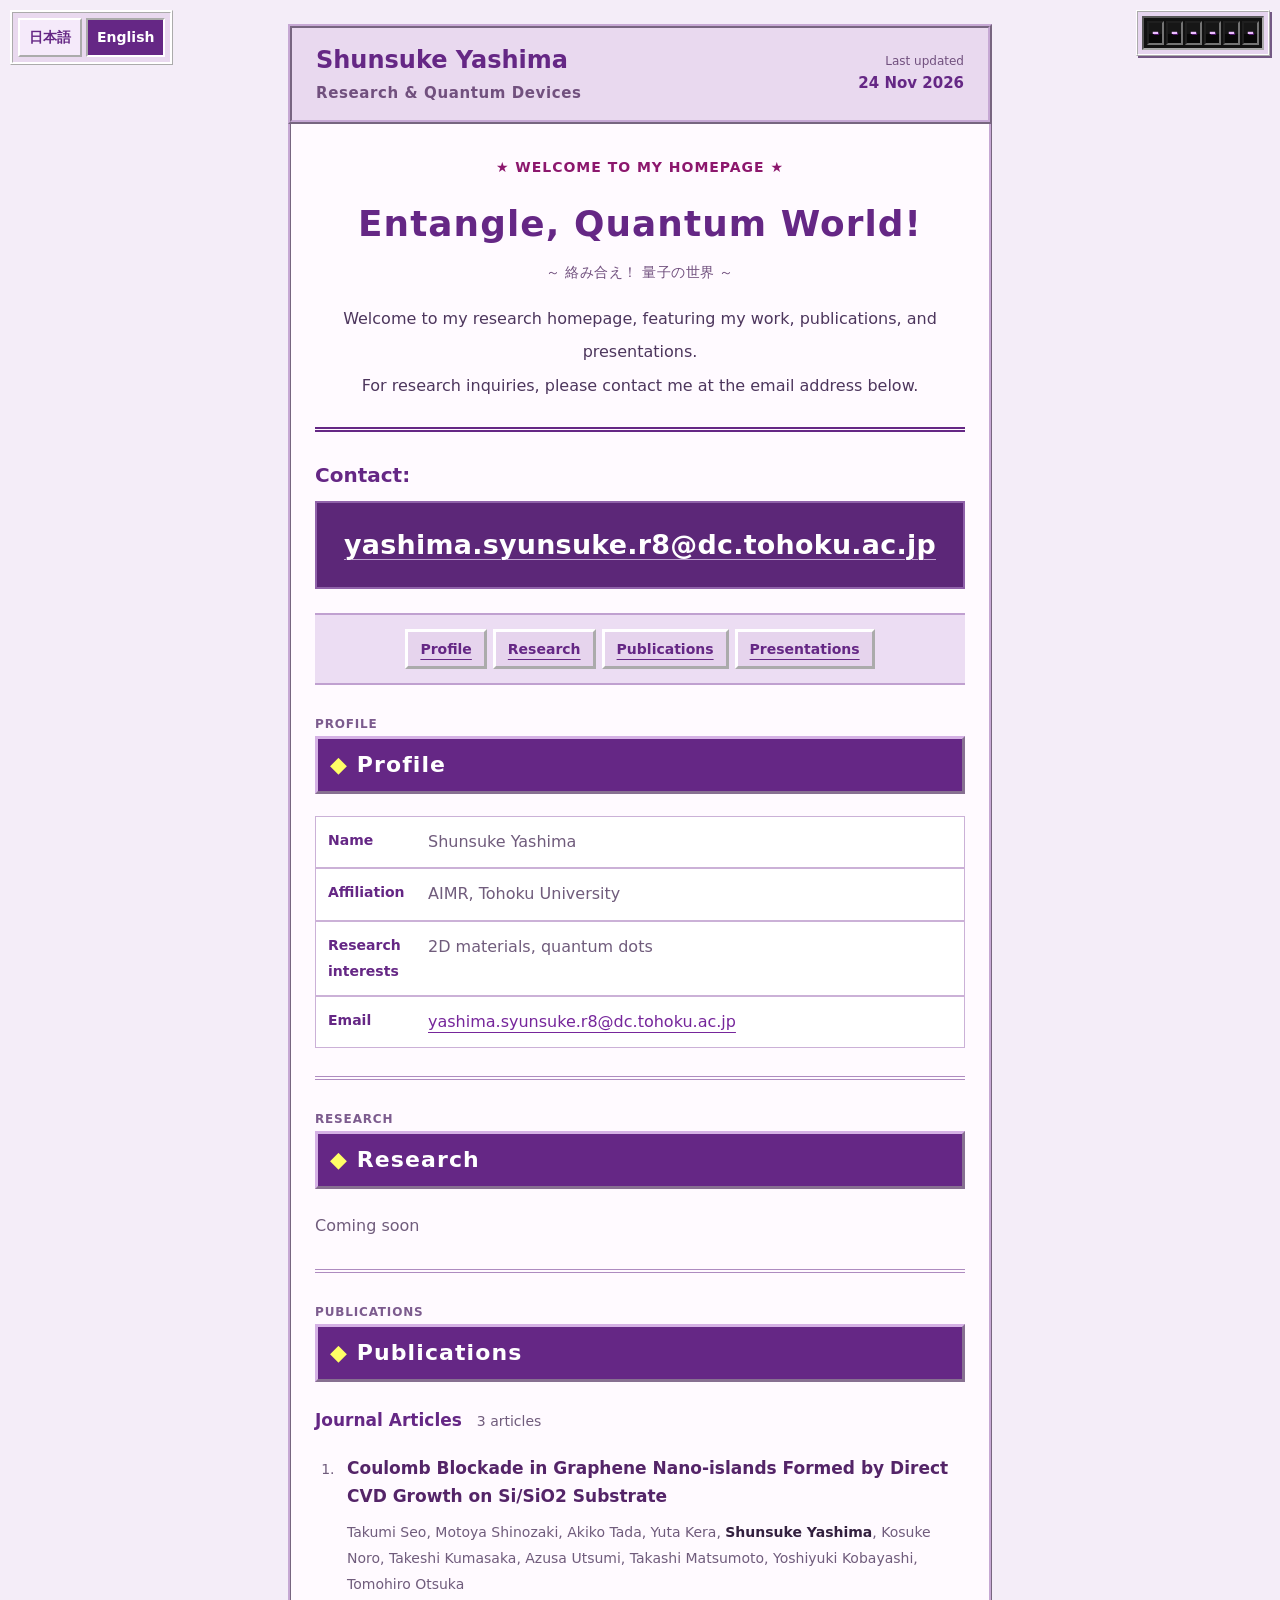
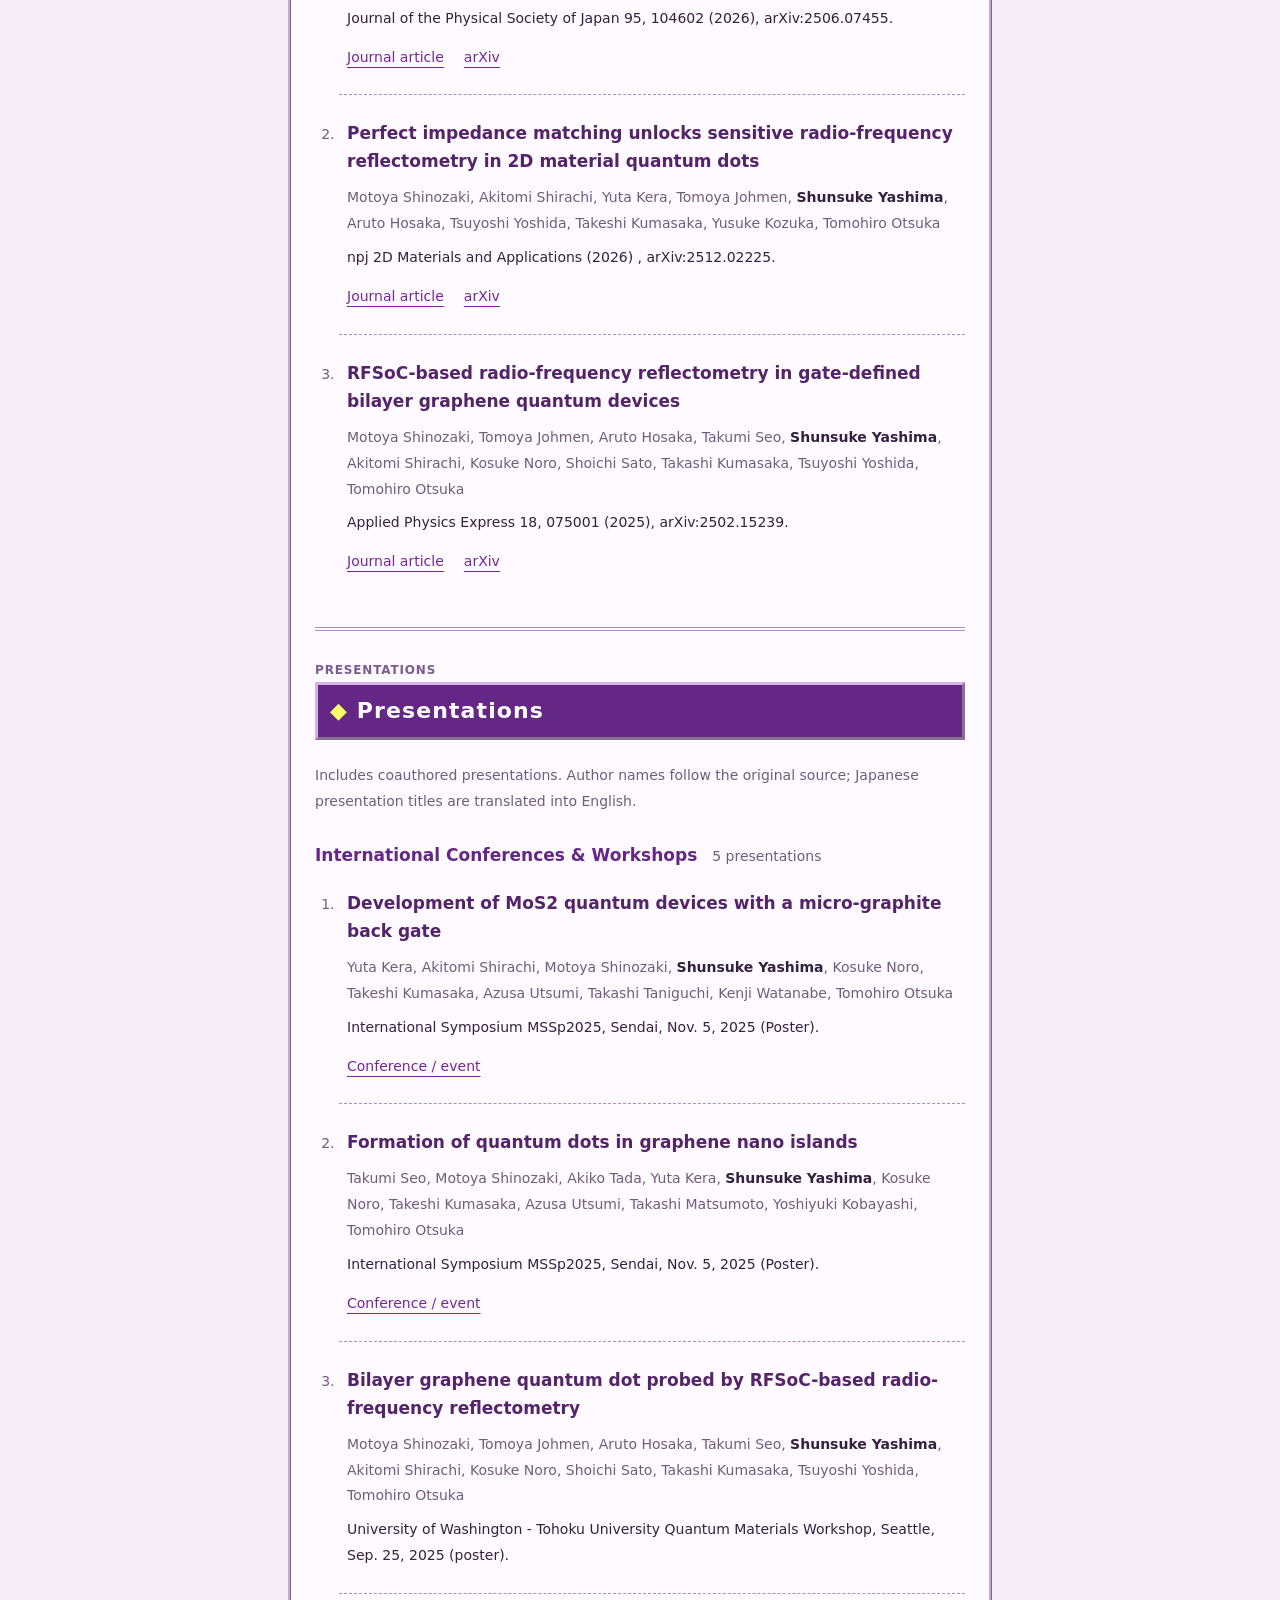
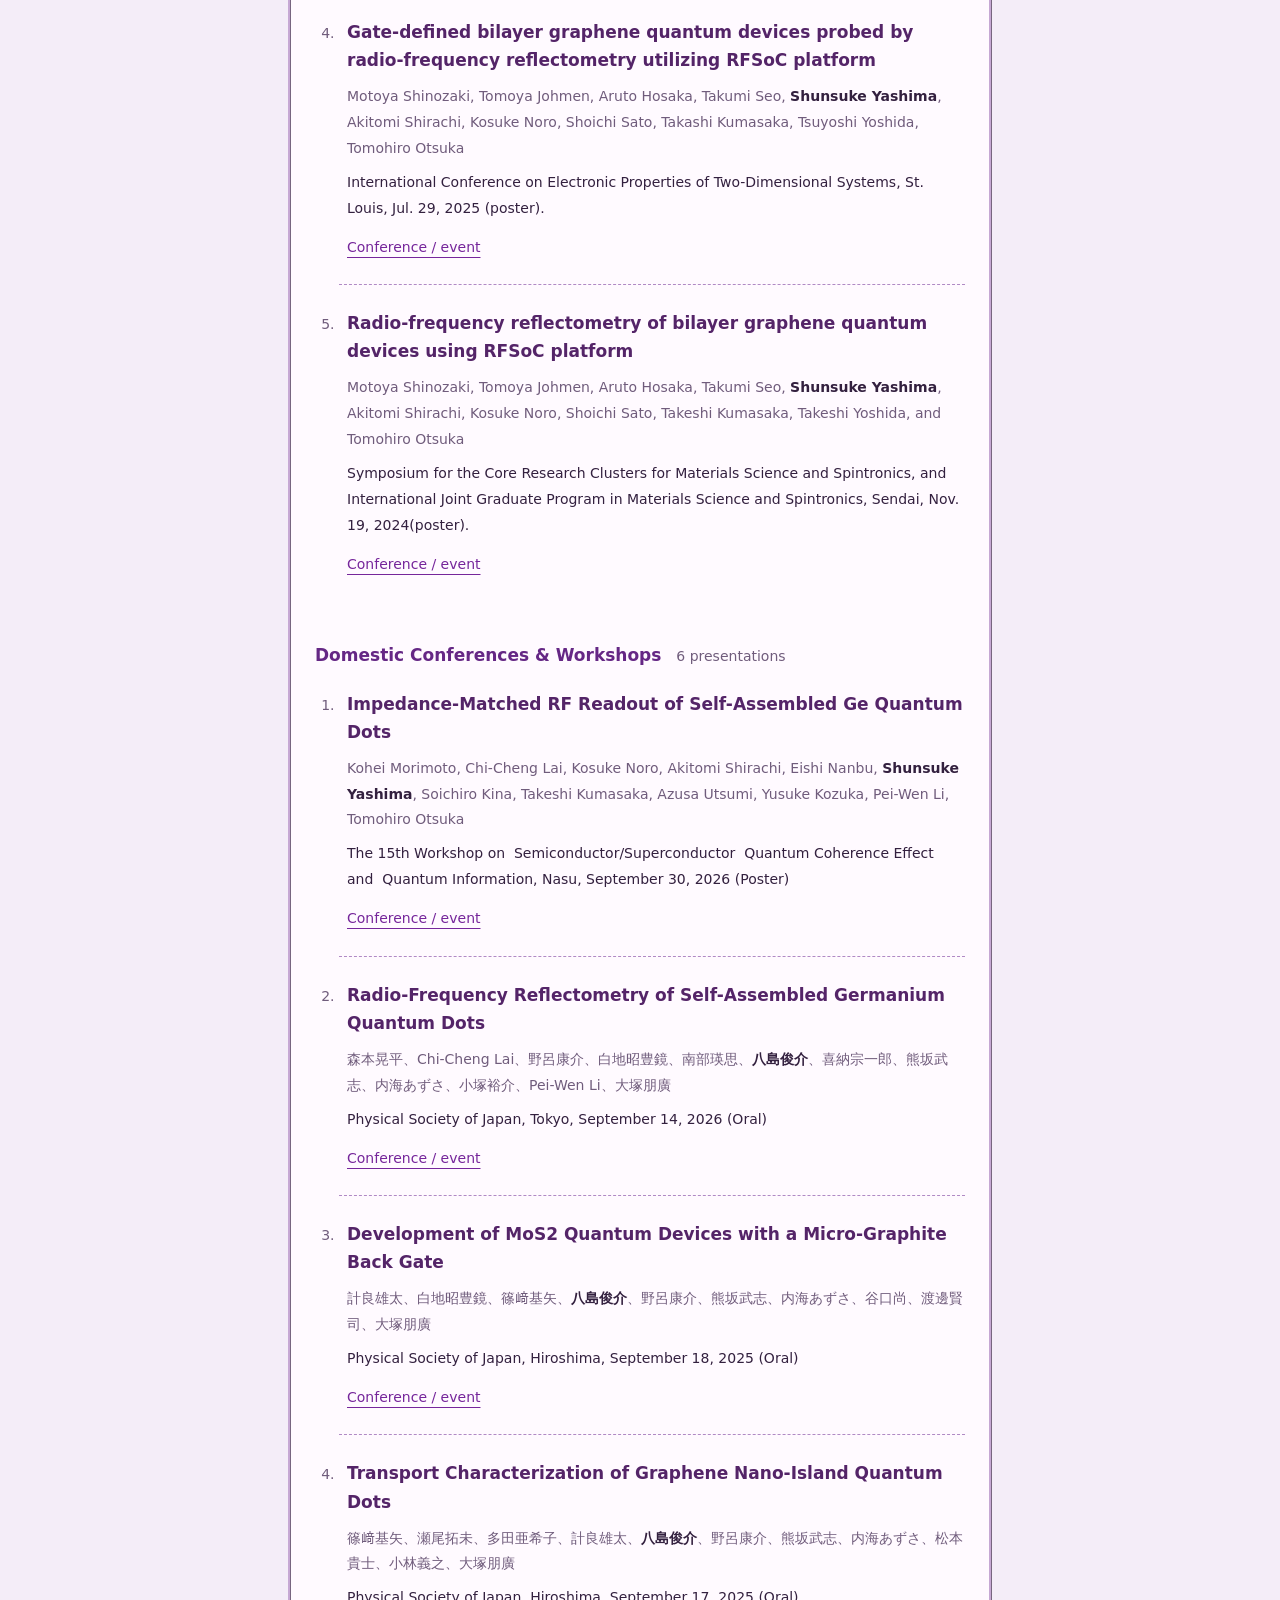
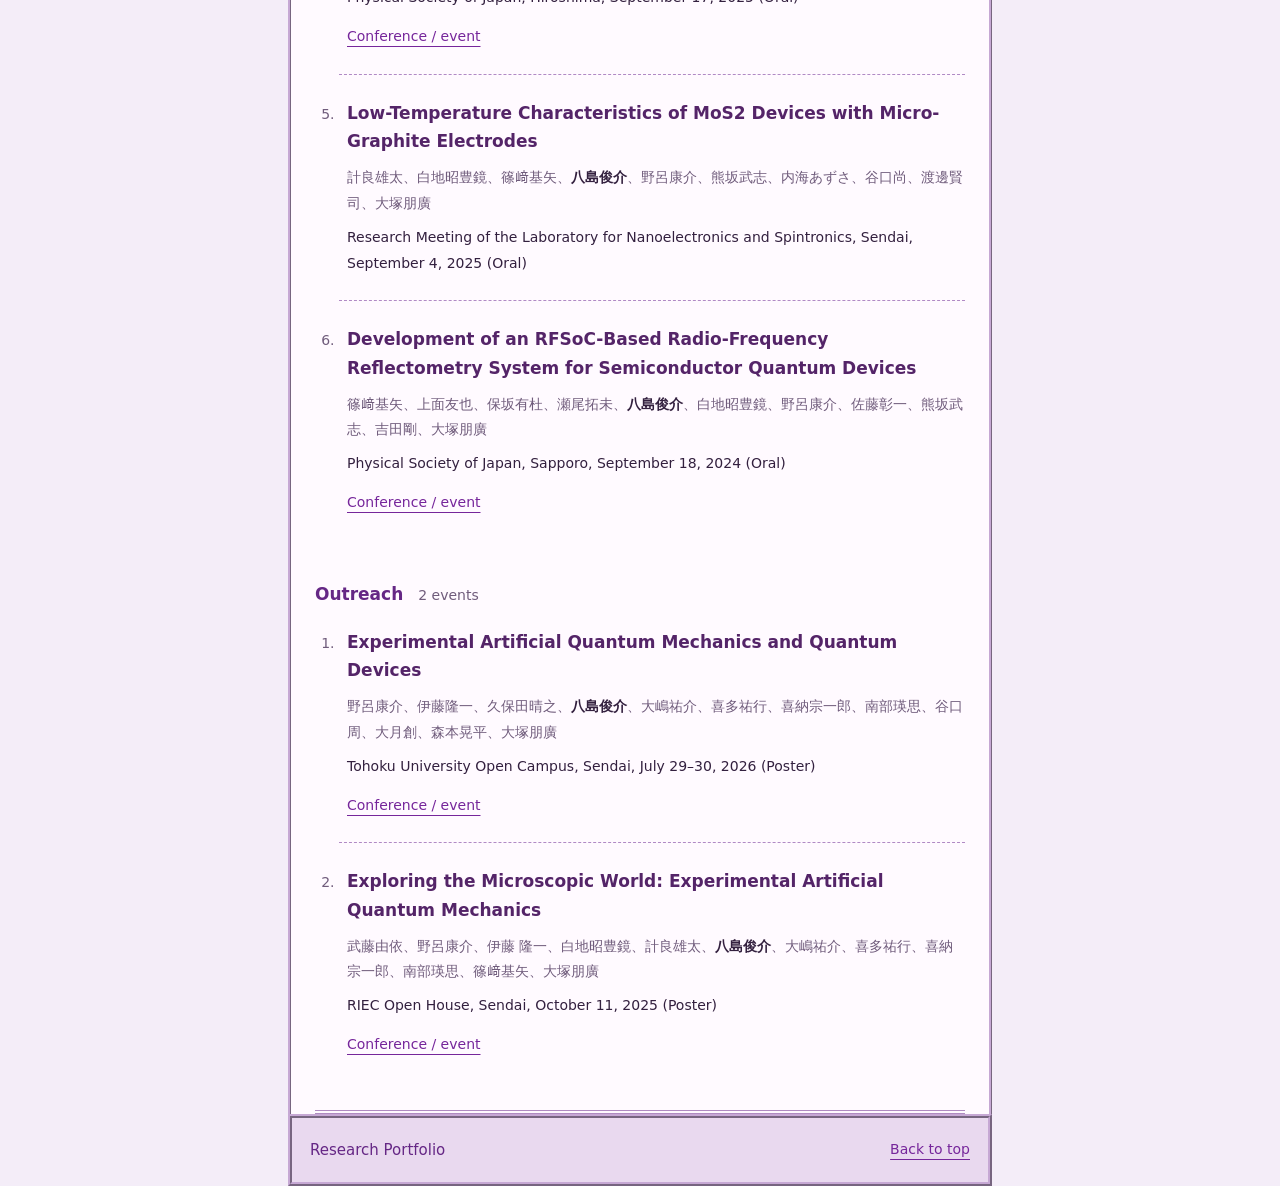
==== commit d494b10f: "２３" ====
--- a/en.html
+++ b/en.html
@@ -34,6 +34,7 @@
     </aside>
     <header class="site-header">
       <a class="site-title" href="en.html#top">Shunsuke Yashima<span>Research &amp; Quantum Devices</span></a>
+      <p class="last-updated"><span>Last updated</span><time datetime="2026-11-24">24 Nov 2026</time></p>
     </header>
     <main>
       <section class="hero" aria-labelledby="hero-title">
@@ -46,8 +47,8 @@
 
           <p class="hero-description">Welcome to my research homepage, featuring my work, publications, and presentations.<br>For research inquiries, please contact me at the email address below.</p>
         </div>
+        <p class="contact-heading">Contact:</p>
         <div class="contact-panel">
-          <p class="contact-heading">Contact</p>
           <a class="email" href="mailto:yashima.syunsuke.r8@dc.tohoku.ac.jp">yashima.syunsuke.r8@dc.tohoku.ac.jp</a>
         </div>
       </section>
@@ -72,23 +73,7 @@
         </section>
         <section class="content-section" id="research" aria-labelledby="research-title">
           <div class="section-heading"><p class="eyebrow">RESEARCH</p><h2 id="research-title">Research</h2></div>
-          <div class="section-body research-body">
-            <p class="research-kicker">2D Materials × Quantum Devices</p>
-            <h3 class="research-theme">Charge Sensing in Bilayer Graphene Quantum Dots<br>Using Radio-Frequency Reflectometry</h3>
-            <p class="research-summary">I fabricate quantum dots in graphene, an atomically thin material, to confine individual charge carriers. My research combines device design based on the electrical properties of bilayer graphene with radio-frequency charge readout, aiming to develop sensitive, high-speed measurements of quantum states.</p>
-
-            <div class="research-topic">
-              <h4>Background and Objectives</h4>
-              <p>Quantum information processing with quantum dots requires techniques for reading out quantum states, as well as preserving and controlling them. In bilayer graphene, a perpendicular electric field can tune the band gap, allowing gate voltages to define regions that confine charge carriers.</p>
-            </div>
-
-            <div class="research-topic">
-              <h4>Device Fabrication and Low-Temperature Measurements</h4>
-              <p>I use dry transfer to assemble layered structures in which bilayer graphene is encapsulated in hexagonal boron nitride (hBN).</p>
-            </div>
-
-    
-          </div>
+          <div class="section-body"><p class="placeholder">Coming soon</p></div>
         </section>
         <section class="content-section" id="publications" aria-labelledby="publications-title">
           <div class="section-heading"><p class="eyebrow">PUBLICATIONS</p><h2 id="publications-title">Publications</h2></div>
--- a/retro.css
+++ b/retro.css
@@ -3,7 +3,7 @@
 html { scroll-behavior: auto; }
 html[lang="en"] { zoom: var(--page-zoom, 1); }
 .page-top { position: absolute; top: 0; left: 0; width: 1px; height: 1px; pointer-events: none; }
-.language-switch { position: fixed; top: 10px; left: 10px; z-index: 25; display: flex; gap: 4px; padding: 5px; background: #e9d9ef; border: 3px ridge #fff; font-size: 14px; }
+.language-switch { position: absolute; top: 10px; left: 10px; right: auto; bottom: auto; z-index: 25; zoom: calc(1 / var(--page-zoom, 1)); display: flex; gap: 4px; padding: 5px; background: #e9d9ef; border: 3px ridge #fff; font-size: 14px; }
 .language-switch a { display: block; padding: 4px 9px; border: 2px outset #fff; background: #f5eafa; color: #652785; text-decoration: none; font-weight: 600; }
 .language-switch a[aria-current="page"] { border-style: inset; background: #652785; color: #fff; }
 .language-switch a:hover { text-decoration: underline; }
@@ -23,6 +23,9 @@
 .site-header { min-height: 95px; padding: 16px 24px; background: #e9d9ef; border: 4px ridge #c6a8d4; }
 .site-title { color: #652785; font-family: inherit; font-weight: bold; font-size: 24px; letter-spacing: 0; }
 .site-title span { color: #71507e; font-family: inherit; font-size: 15px; letter-spacing: .04em; }
+.last-updated { flex: 0 0 auto; margin: 0 0 0 auto; text-align: right; line-height: 1.6; }
+.last-updated span { display: block; color: #71507e; font-size: 12px; }
+.last-updated time { display: block; color: #652785; font-size: 15px; font-weight: 600; white-space: nowrap; }
 .header-contact { padding: 4px 10px; background: #ddd; border: 3px outset #fff; text-decoration: underline; white-space: nowrap; }
 main { padding: 0 24px; background: #fffaff; border-inline: 3px ridge #c6a8d4; }
 .hero { padding: 30px 0 24px; text-align: center; }
@@ -33,13 +36,13 @@
 .rising-sun-background .hero-description { background: #ffffffdc; }
 .hero-translation { margin: 8px 0 0; color: #71507e; font-size: 14px; line-height: 1.6; letter-spacing: .03em; }
 .hero-description { color: #4d365d; margin-top: 18px; }
-.contact-panel { margin-top: 24px; border: 5px ridge #cfa5e7; border-radius: 0; background: #652785; padding: 18px 12px; }
+.contact-panel { display: block; container-type: inline-size; margin-top: 0; padding: 22px 24px; border: 2px solid #9062aa; border-radius: 0; background: #5c2778; text-align: center; }
 .contact-label { justify-content: center; color: #ffff88; }
-.email, .email:visited { color: #ffff66; text-decoration-color: #ffff66; font-family: inherit; font-size: clamp(16px, 2.1vw, 27px); font-weight: bold; }
+.email, .email:visited { color: #fff; text-decoration-color: #bfa3d0; text-decoration-thickness: 1px; font-family: inherit; font-size: clamp(20px, 2vw, 30px); font-weight: 600; }
 .email:hover { color: #fff; }
 .contact-panel p { color: #fff; }
-.contact-panel .email { margin-top: 0; }
-.contact-panel .contact-heading { margin: 0 0 8px; color: #fff; font-size: 14px; font-weight: 600; }
+.contact-panel .email { display: inline-block; max-width: 100%; margin: 0 auto; text-align: center; white-space: nowrap; overflow-wrap: normal; word-break: normal; font-size: clamp(10px, 4.5cqi, 30px); }
+.contact-heading { margin: 24px 0 7px; color: #652785; font-size: 20px; font-weight: 600; text-align: left; }
 .section-nav { top: 0; justify-content: center; gap: 6px; padding: 14px 0; border-block: 2px solid #c0a0d0; background: #ecddf3; }
 .section-nav a { border: 3px outset #fff; border-radius: 0; background: #e6d4ed; color: #652785; font-weight: bold; text-decoration: underline; padding: 6px 12px; transition: none; }
 .section-nav a:hover, .section-nav a:focus-visible { border-style: inset; color: #8b205e; background: #eee; }
@@ -130,5 +133,5 @@
   .site-title { font-size: 21px; }
   .hero { padding-top: 24px; }
   .section-nav a { padding: 5px 8px; }
-  .contact-panel { padding: 16px 8px; }
+  .contact-panel { padding: 16px 18px; }
 }
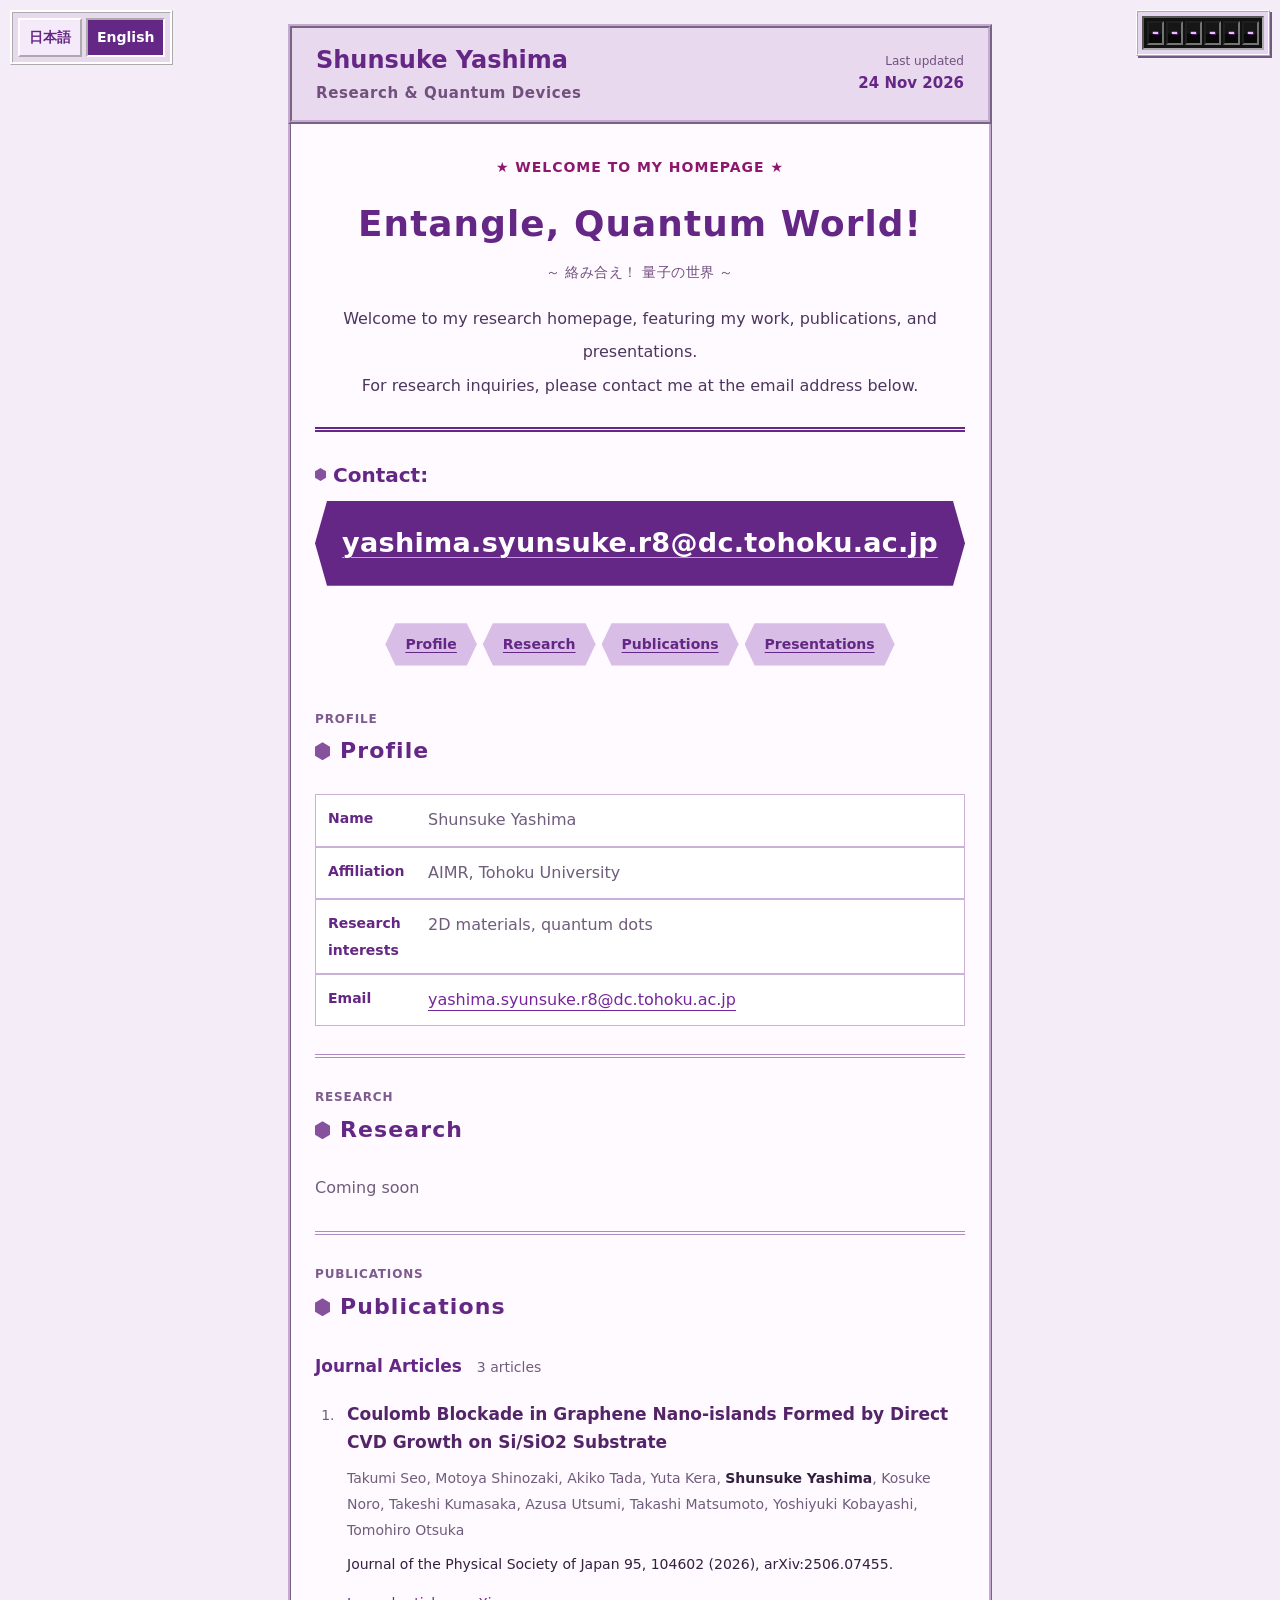
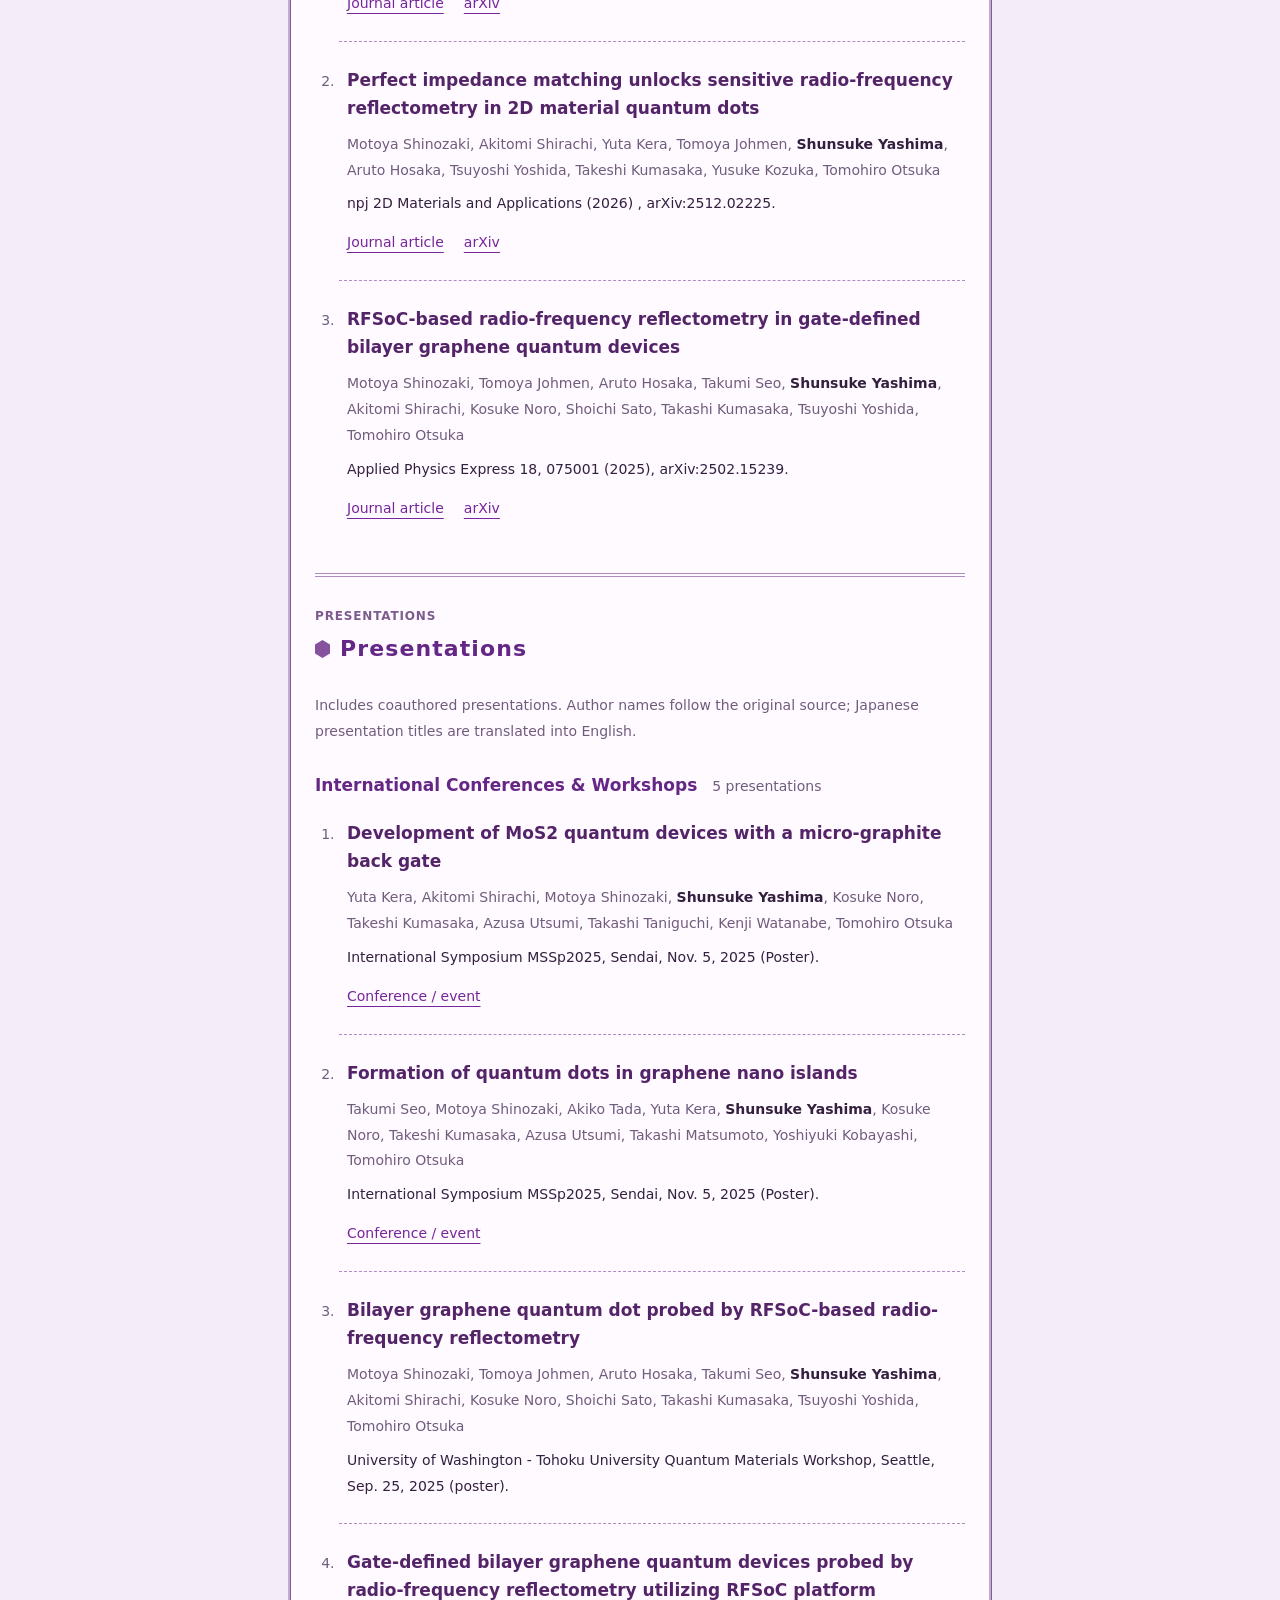
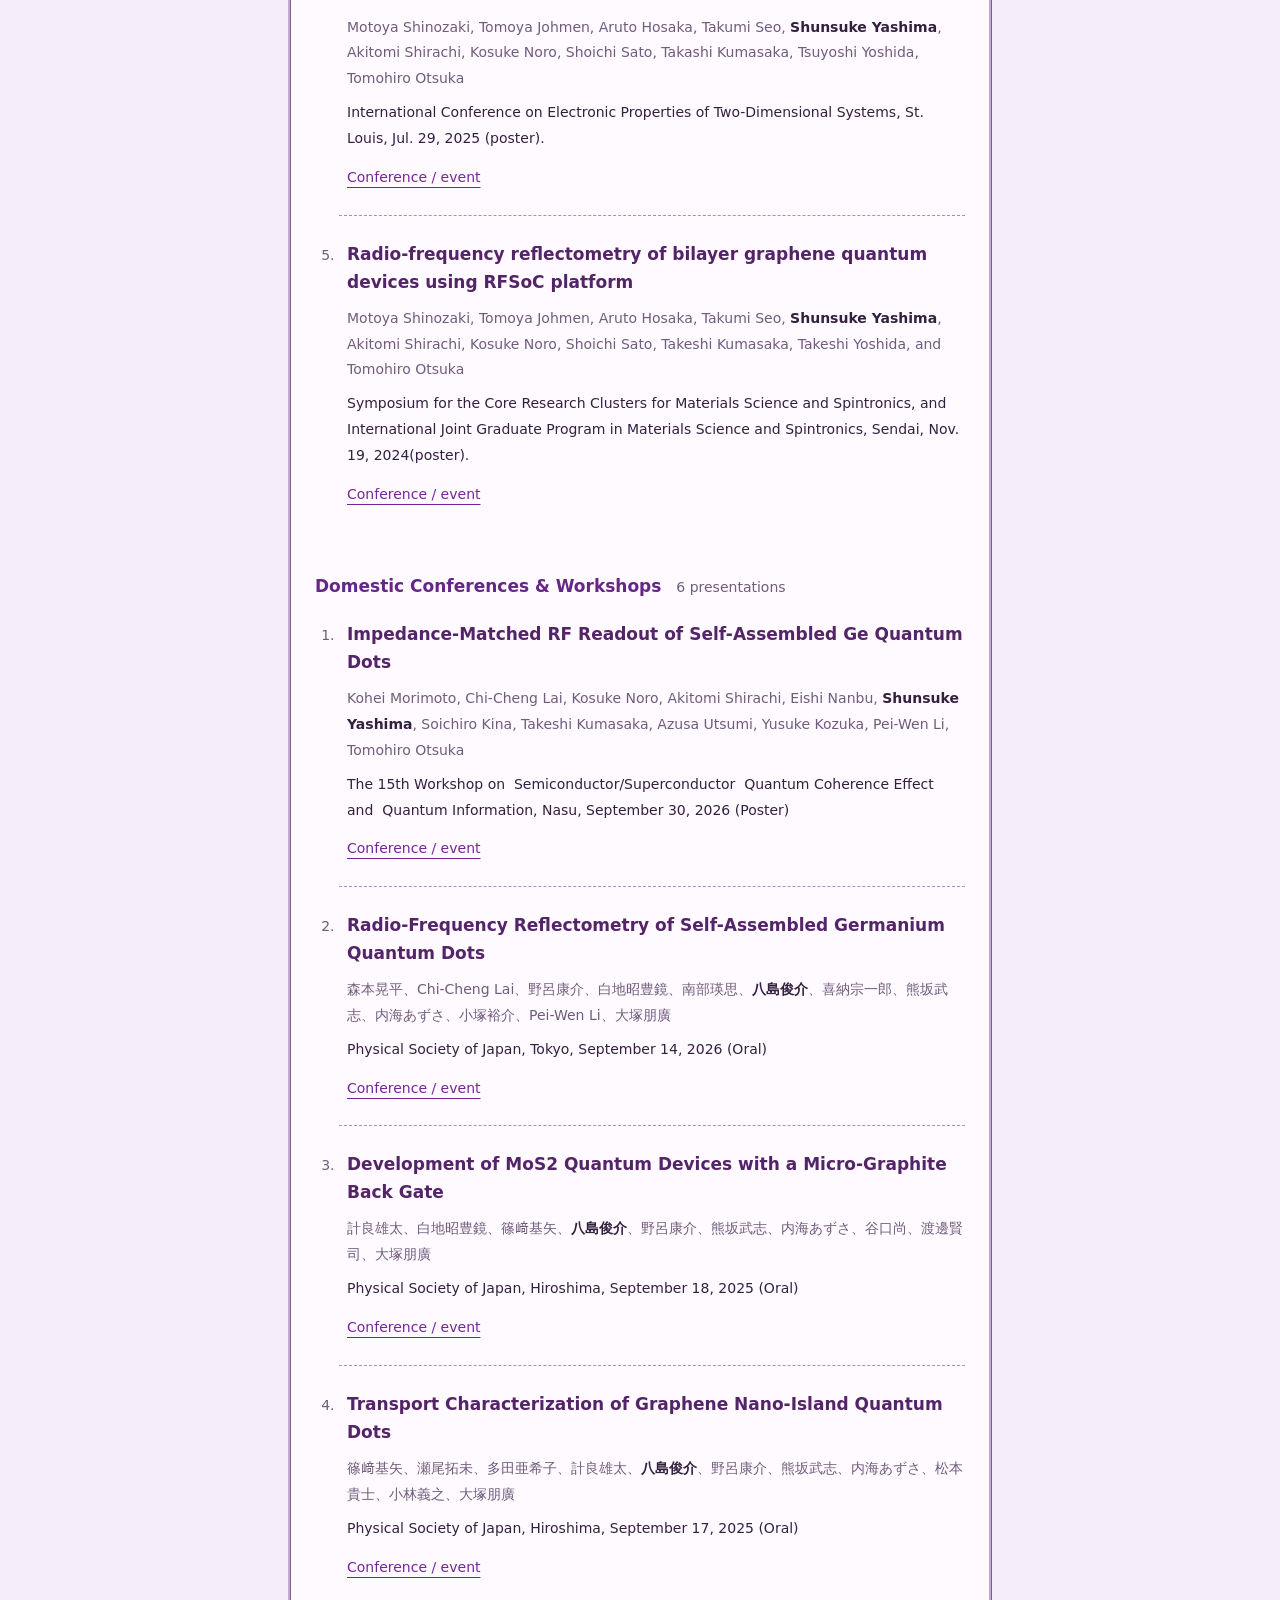
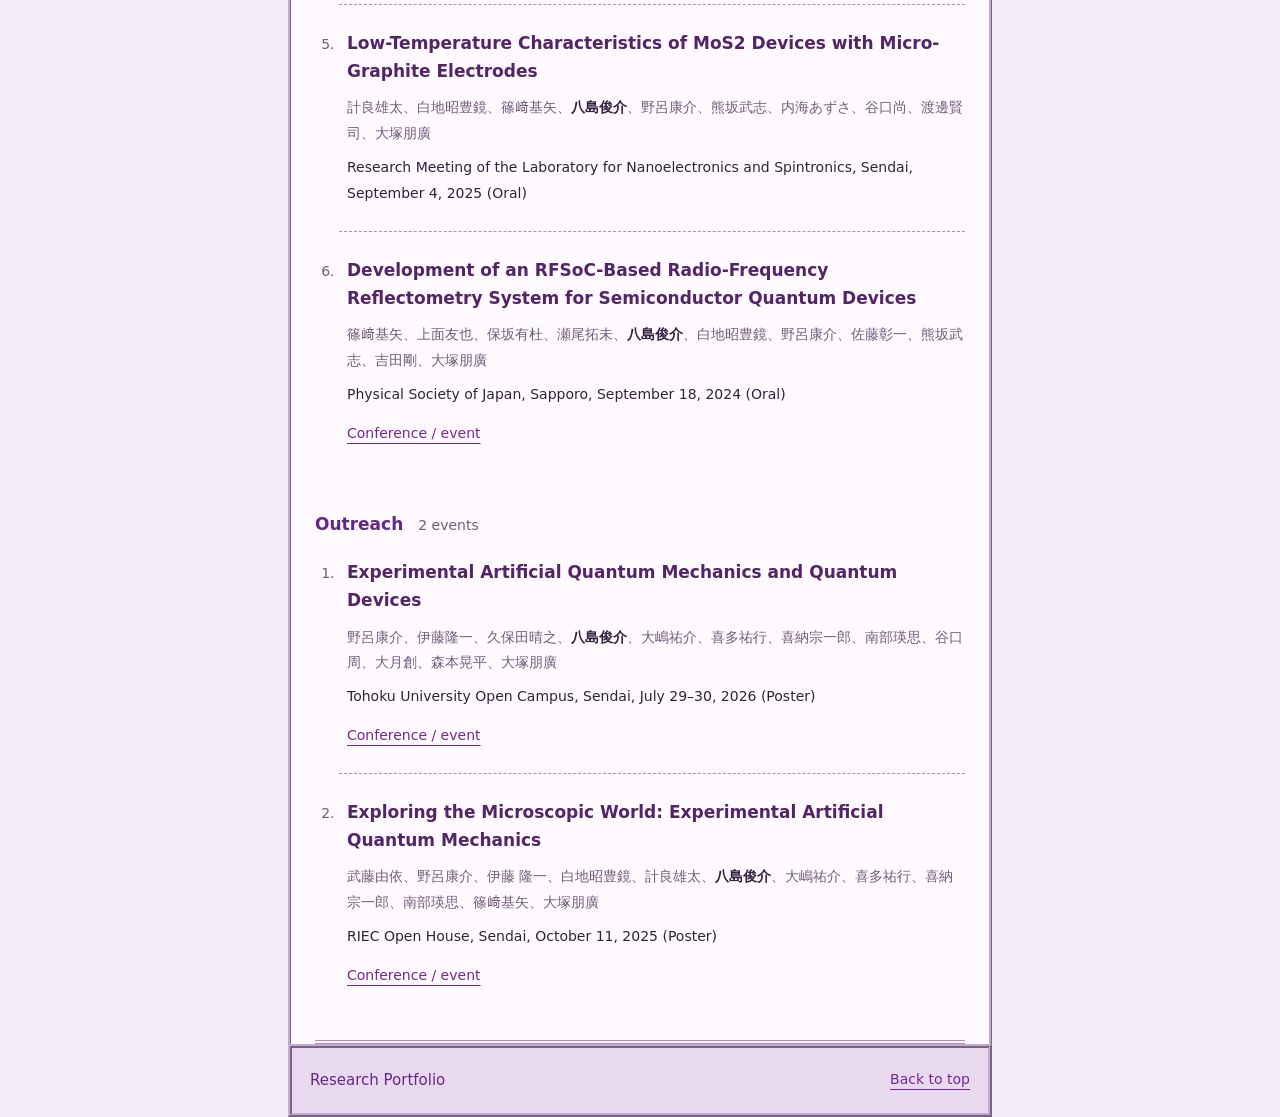
==== commit d2e74825: "くｈｌｋ" ====
--- a/en.html
+++ b/en.html
@@ -8,6 +8,7 @@
     <title>Shunsuke Yashima | Research Portfolio</title>
     <link rel="stylesheet" href="stylesheet.css">
     <link rel="stylesheet" href="retro.css">
+    <link rel="stylesheet" href="graphene.css">
     <script src="display-scale.js"></script>
     <link rel="alternate" hreflang="ja" href="index.html">
     <link rel="alternate" hreflang="en" href="en.html">
--- a/graphene.css
+++ b/graphene.css
@@ -0,0 +1,31 @@
+/* Early-web styling with small hexagonal accents, without lattice illustrations. */
+:root {
+  --hex-tab: polygon(10px 0, calc(100% - 10px) 0, 100% 50%, calc(100% - 10px) 100%, 10px 100%, 0 50%);
+  --hex-cell: polygon(50% 0, 100% 25%, 100% 75%, 50% 100%, 0 75%, 0 25%);
+}
+.contact-heading { display: flex; align-items: center; gap: 7px; }
+.contact-heading::before { content: ""; width: 11px; height: 13px; background: #87529d; clip-path: var(--hex-cell); }
+.contact-panel {
+  border: 0;
+  background: #652785;
+  clip-path: polygon(12px 0, calc(100% - 12px) 0, 100% 50%, calc(100% - 12px) 100%, 12px 100%, 0 50%);
+}
+.section-nav { border: 0; background: #fffaff; }
+.section-nav a {
+  border: 0;
+  background: #d8bde6;
+  color: #652785;
+  clip-path: var(--hex-tab);
+  text-decoration: underline;
+  text-underline-offset: 3px;
+  padding: 10px 20px;
+}
+.section-nav a:hover, .section-nav a:focus-visible { border: 0; background: #ecdaf4; color: #8b205e; }
+.section-nav a:focus-visible { outline: 2px solid #87529d; outline-offset: -5px; }
+.section-heading .eyebrow { margin-left: 0; }
+/* Plain section titles with a small solid hexagon, without a rectangular bar. */
+h2 { display: flex; align-items: center; gap: 10px; padding: 0; border: 0; background: none; color: #652785; }
+h2::before { content: ""; flex: 0 0 15px; width: 15px; height: 18px; background: #87529d; clip-path: var(--hex-cell); }
+@media (max-width: 640px) {
+  .section-nav a { padding: 9px 16px; }
+}
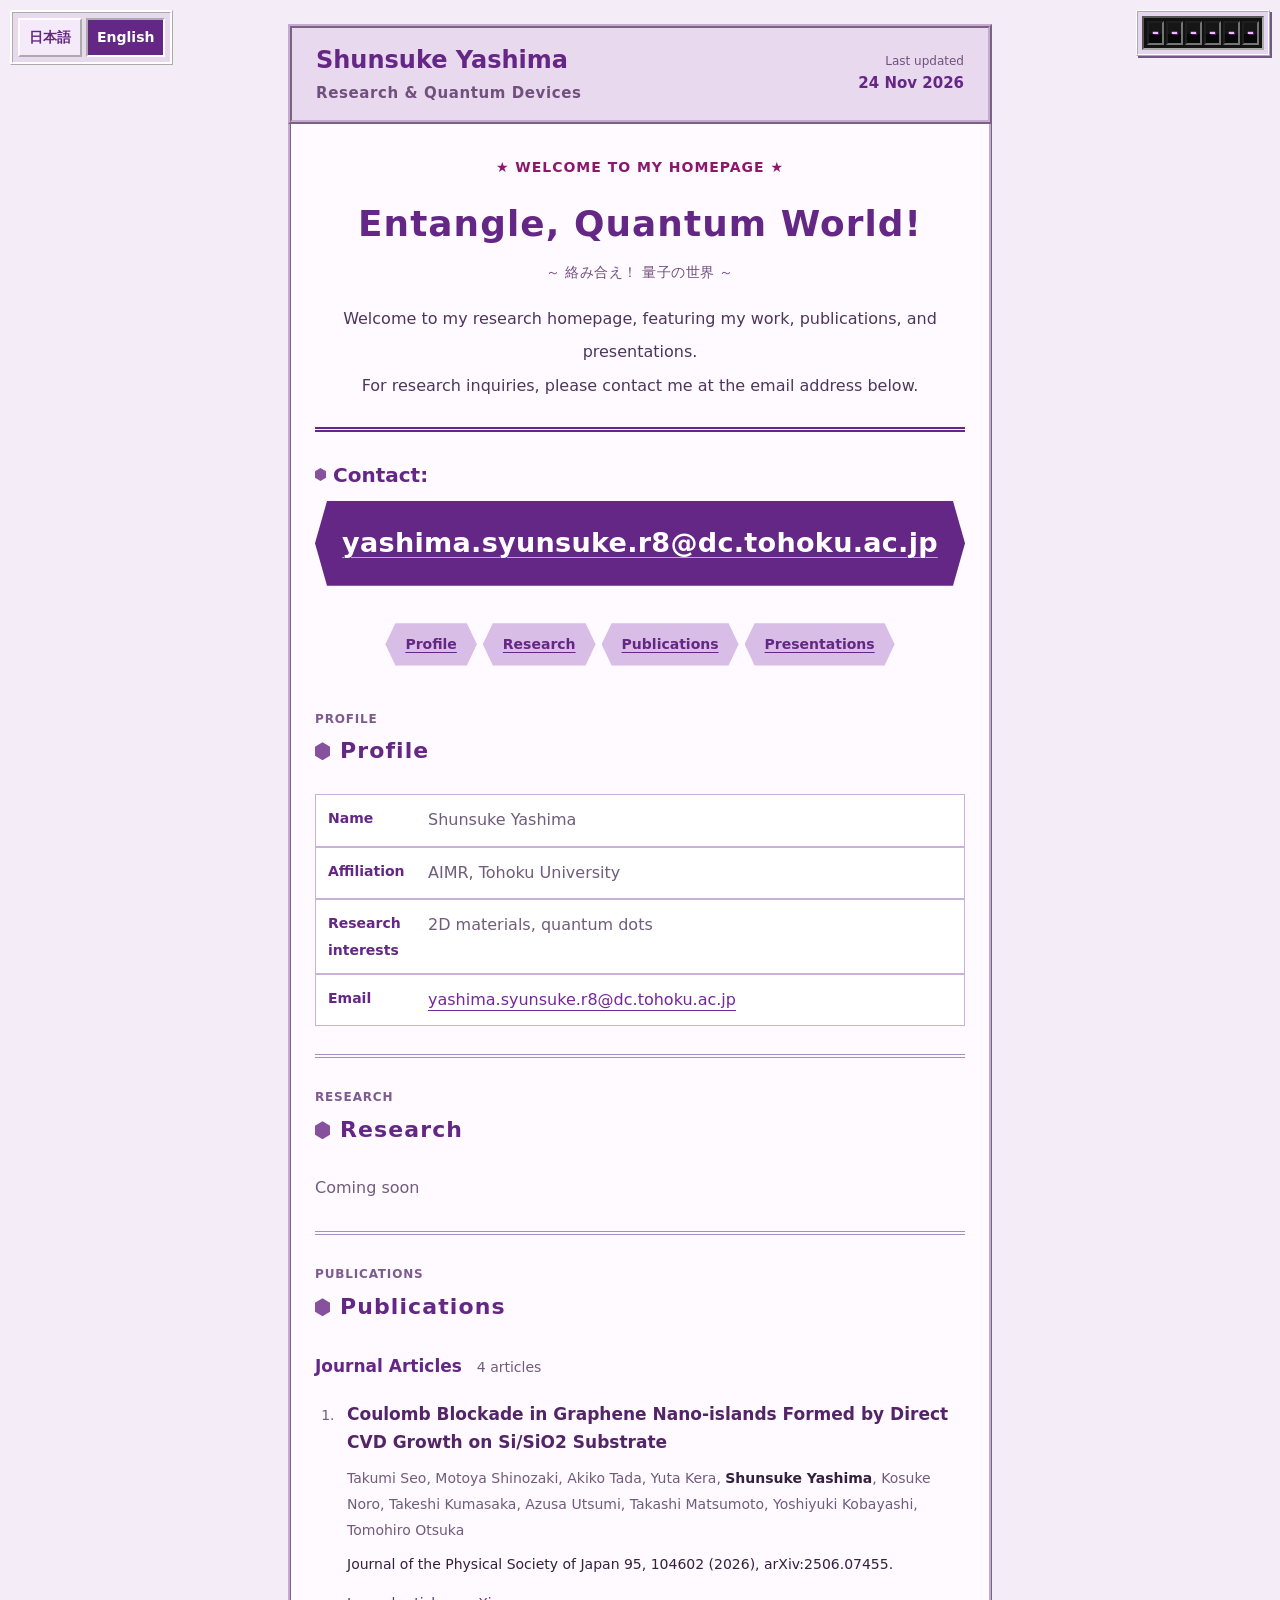
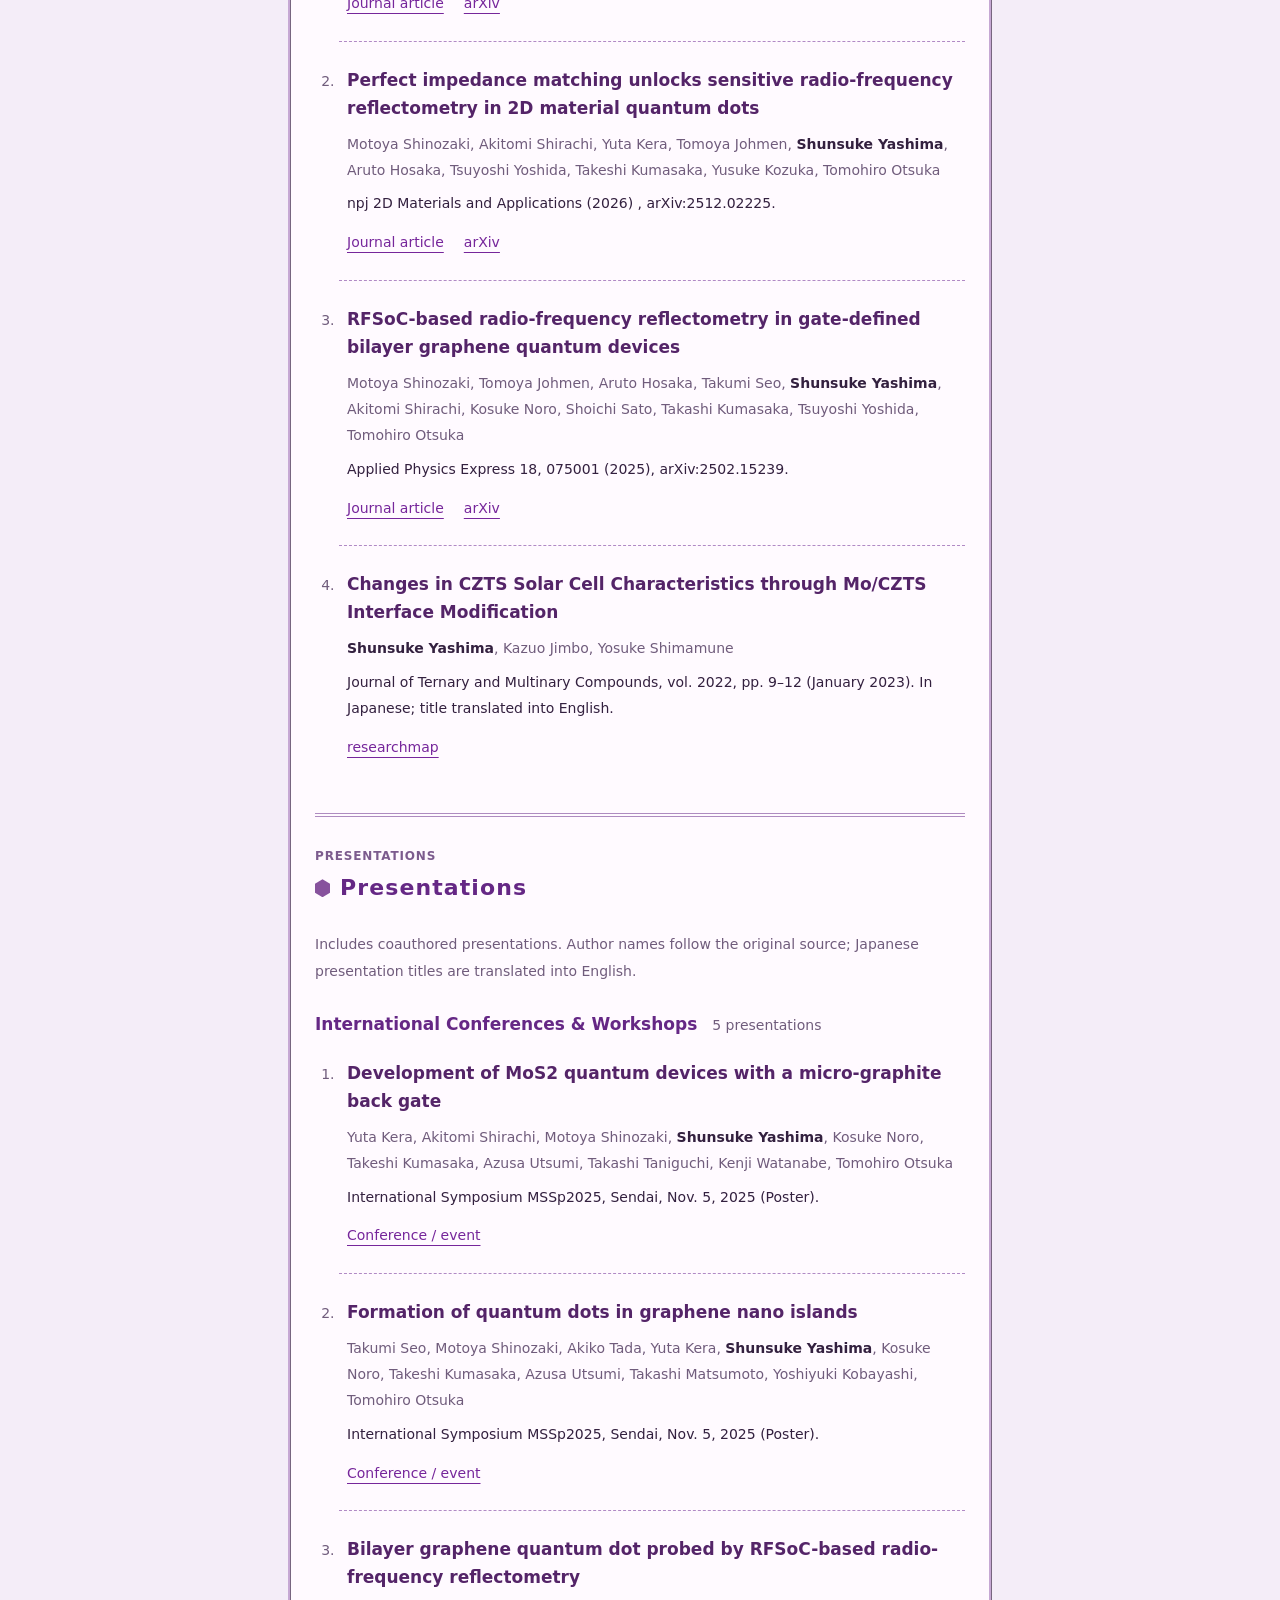
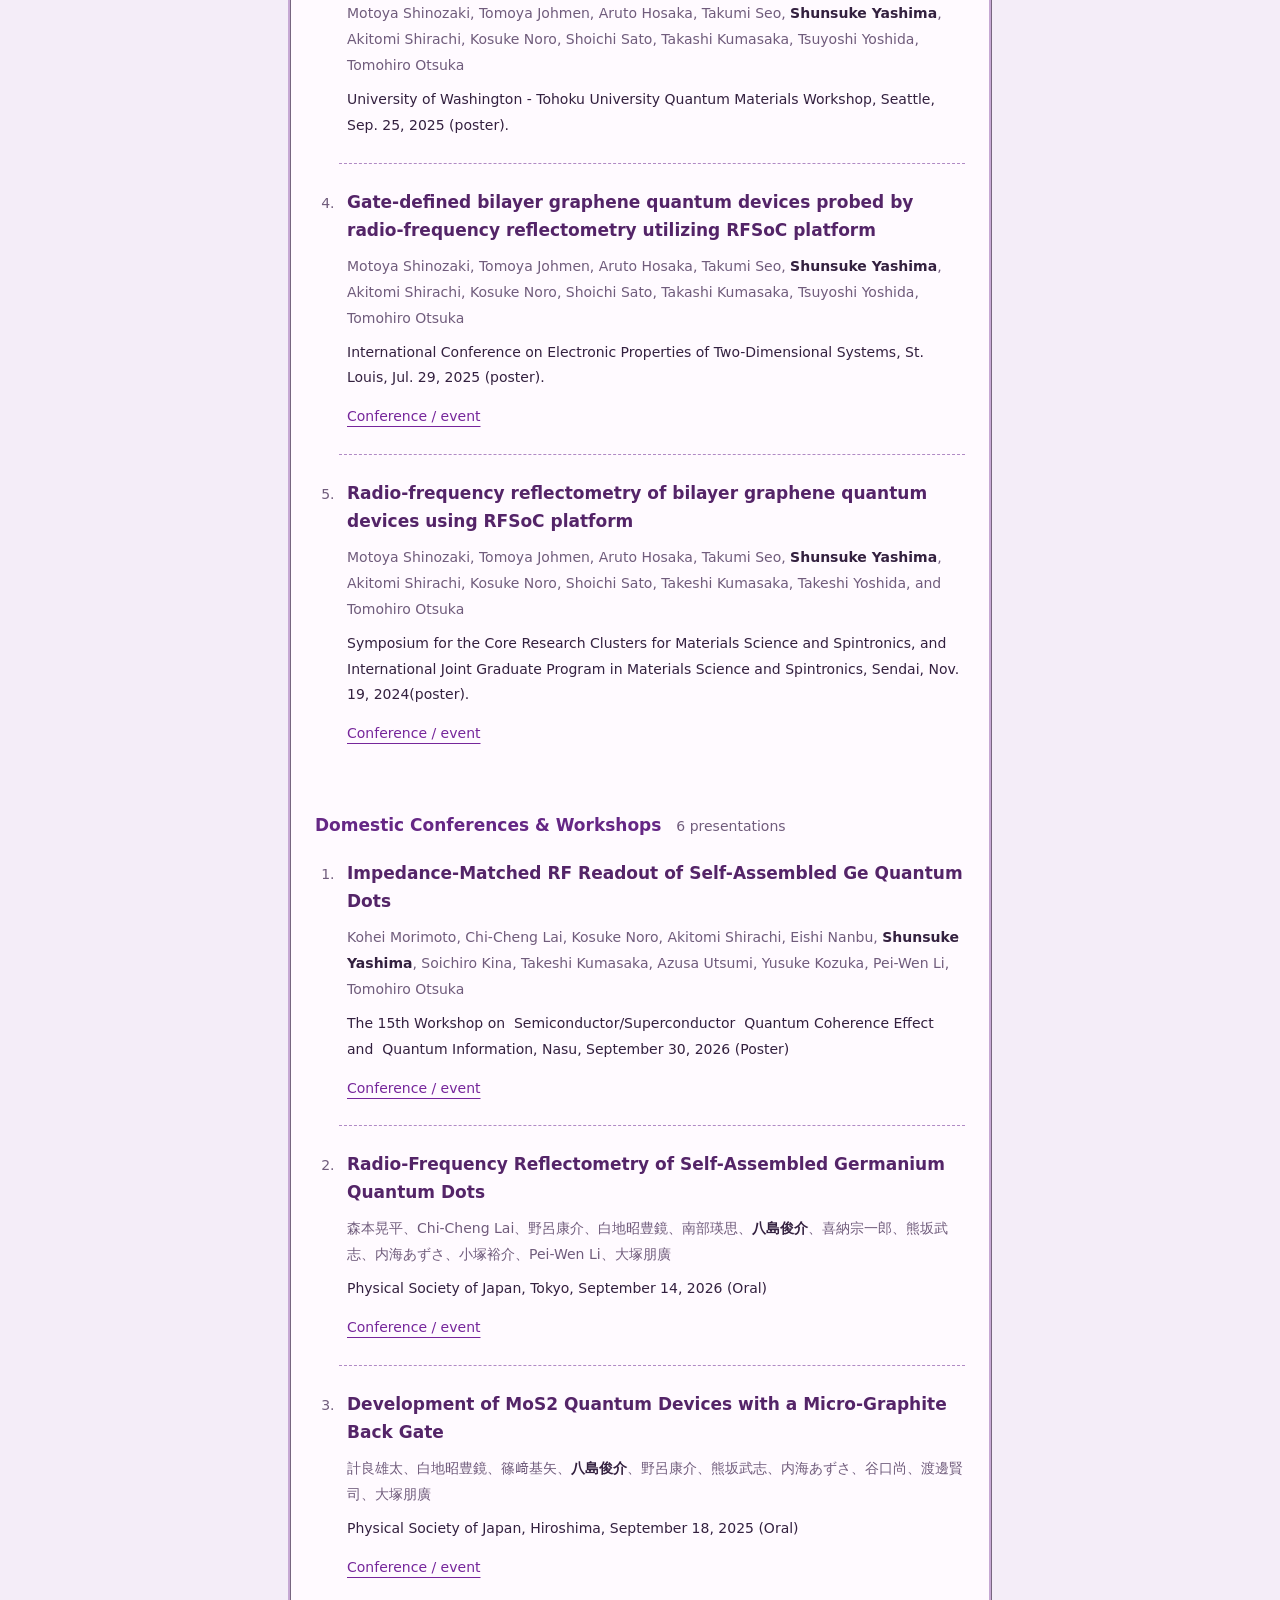
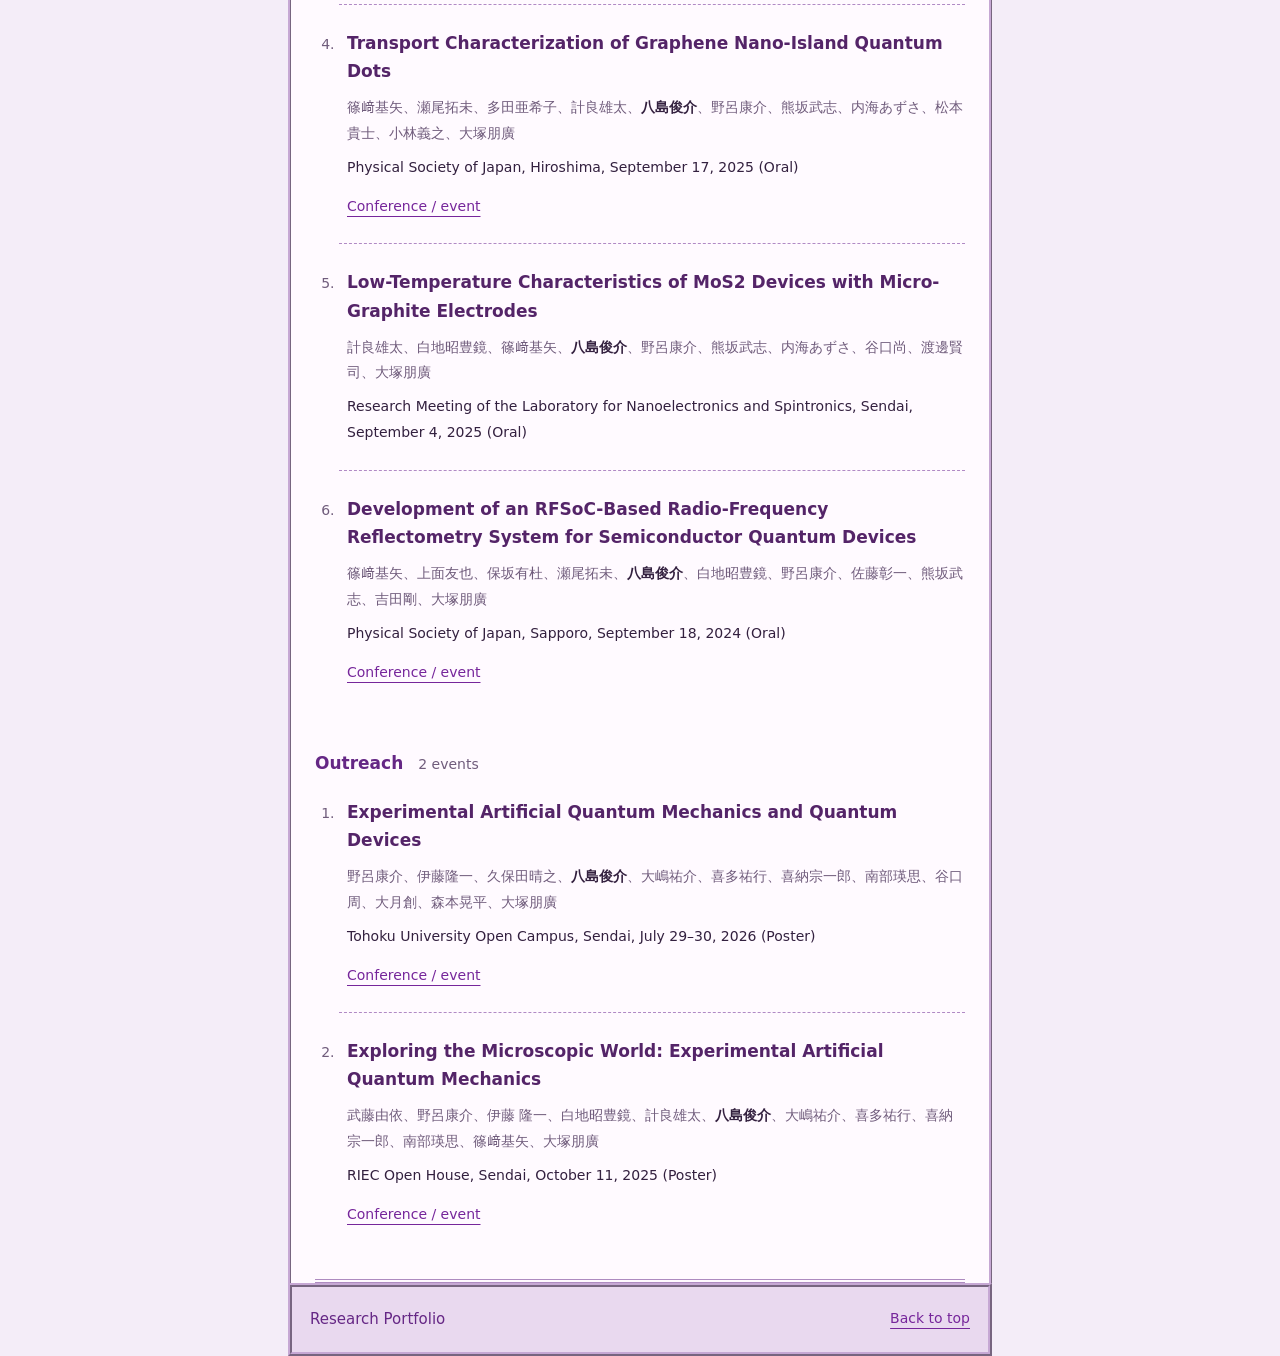
==== commit 11cd18e9: "CZTS" ====
--- a/en.html
+++ b/en.html
@@ -78,9 +78,10 @@
         </section>
         <section class="content-section" id="publications" aria-labelledby="publications-title">
           <div class="section-heading"><p class="eyebrow">PUBLICATIONS</p><h2 id="publications-title">Publications</h2></div>
-          <div class="section-body achievements"><h3>Journal Articles <span class="achievement-count">3 articles</span></h3><ol class="achievement-list"><li class="achievement"><h4>Coulomb Blockade in Graphene Nano-islands Formed by Direct CVD Growth on Si/SiO2 Substrate</h4><p class="achievement-authors">Takumi Seo, Motoya Shinozaki, Akiko Tada, Yuta Kera, <strong class="author-self">Shunsuke Yashima</strong>, Kosuke Noro, Takeshi Kumasaka, Azusa Utsumi, Takashi Matsumoto, Yoshiyuki Kobayashi, Tomohiro Otsuka</p><p class="achievement-venue">Journal of the Physical Society of Japan 95, 104602 (2026), arXiv:2506.07455.</p><div class="achievement-links"><a href="https://journals.jps.jp/doi/10.7566/JPSJ.95.104602">Journal article</a><a href="https://arxiv.org/abs/2506.07455">arXiv</a></div></li>
+          <div class="section-body achievements"><h3>Journal Articles <span class="achievement-count">4 articles</span></h3><ol class="achievement-list"><li class="achievement"><h4>Coulomb Blockade in Graphene Nano-islands Formed by Direct CVD Growth on Si/SiO2 Substrate</h4><p class="achievement-authors">Takumi Seo, Motoya Shinozaki, Akiko Tada, Yuta Kera, <strong class="author-self">Shunsuke Yashima</strong>, Kosuke Noro, Takeshi Kumasaka, Azusa Utsumi, Takashi Matsumoto, Yoshiyuki Kobayashi, Tomohiro Otsuka</p><p class="achievement-venue">Journal of the Physical Society of Japan 95, 104602 (2026), arXiv:2506.07455.</p><div class="achievement-links"><a href="https://journals.jps.jp/doi/10.7566/JPSJ.95.104602">Journal article</a><a href="https://arxiv.org/abs/2506.07455">arXiv</a></div></li>
 <li class="achievement"><h4>Perfect impedance matching unlocks sensitive radio-frequency reflectometry in 2D material quantum dots</h4><p class="achievement-authors">Motoya Shinozaki, Akitomi Shirachi, Yuta Kera, Tomoya Johmen, <strong class="author-self">Shunsuke Yashima</strong>, Aruto Hosaka, Tsuyoshi Yoshida, Takeshi Kumasaka, Yusuke Kozuka, Tomohiro Otsuka</p><p class="achievement-venue">npj 2D Materials and Applications (2026) , arXiv:2512.02225.</p><div class="achievement-links"><a href="https://www.nature.com/articles/s41699-026-00730-0">Journal article</a><a href="https://arxiv.org/abs/2512.02225">arXiv</a></div></li>
-<li class="achievement"><h4>RFSoC-based radio-frequency reflectometry in gate-defined bilayer graphene quantum devices</h4><p class="achievement-authors">Motoya Shinozaki, Tomoya Johmen, Aruto Hosaka, Takumi Seo, <strong class="author-self">Shunsuke Yashima</strong>, Akitomi Shirachi, Kosuke Noro, Shoichi Sato, Takashi Kumasaka, Tsuyoshi Yoshida, Tomohiro Otsuka</p><p class="achievement-venue">Applied Physics Express 18, 075001 (2025), arXiv:2502.15239.</p><div class="achievement-links"><a href="https://iopscience.iop.org/article/10.35848/1882-0786/ade6c2">Journal article</a><a href="https://arxiv.org/abs/2502.15239">arXiv</a></div></li></ol></div>
+<li class="achievement"><h4>RFSoC-based radio-frequency reflectometry in gate-defined bilayer graphene quantum devices</h4><p class="achievement-authors">Motoya Shinozaki, Tomoya Johmen, Aruto Hosaka, Takumi Seo, <strong class="author-self">Shunsuke Yashima</strong>, Akitomi Shirachi, Kosuke Noro, Shoichi Sato, Takashi Kumasaka, Tsuyoshi Yoshida, Tomohiro Otsuka</p><p class="achievement-venue">Applied Physics Express 18, 075001 (2025), arXiv:2502.15239.</p><div class="achievement-links"><a href="https://iopscience.iop.org/article/10.35848/1882-0786/ade6c2">Journal article</a><a href="https://arxiv.org/abs/2502.15239">arXiv</a></div></li>
+<li class="achievement"><h4>Changes in CZTS Solar Cell Characteristics through Mo/CZTS Interface Modification</h4><p class="achievement-authors"><strong class="author-self">Shunsuke Yashima</strong>, Kazuo Jimbo, Yosuke Shimamune</p><p class="achievement-venue">Journal of Ternary and Multinary Compounds, vol. 2022, pp. 9–12 (January 2023). In Japanese; title translated into English.</p><div class="achievement-links"><a href="https://researchmap.jp/shimamune/published_papers/41587625">researchmap</a></div></li></ol></div>
         </section>
         <section class="content-section" id="presentations" aria-labelledby="presentations-title">
           <div class="section-heading"><p class="eyebrow">PRESENTATIONS</p><h2 id="presentations-title">Presentations</h2></div>
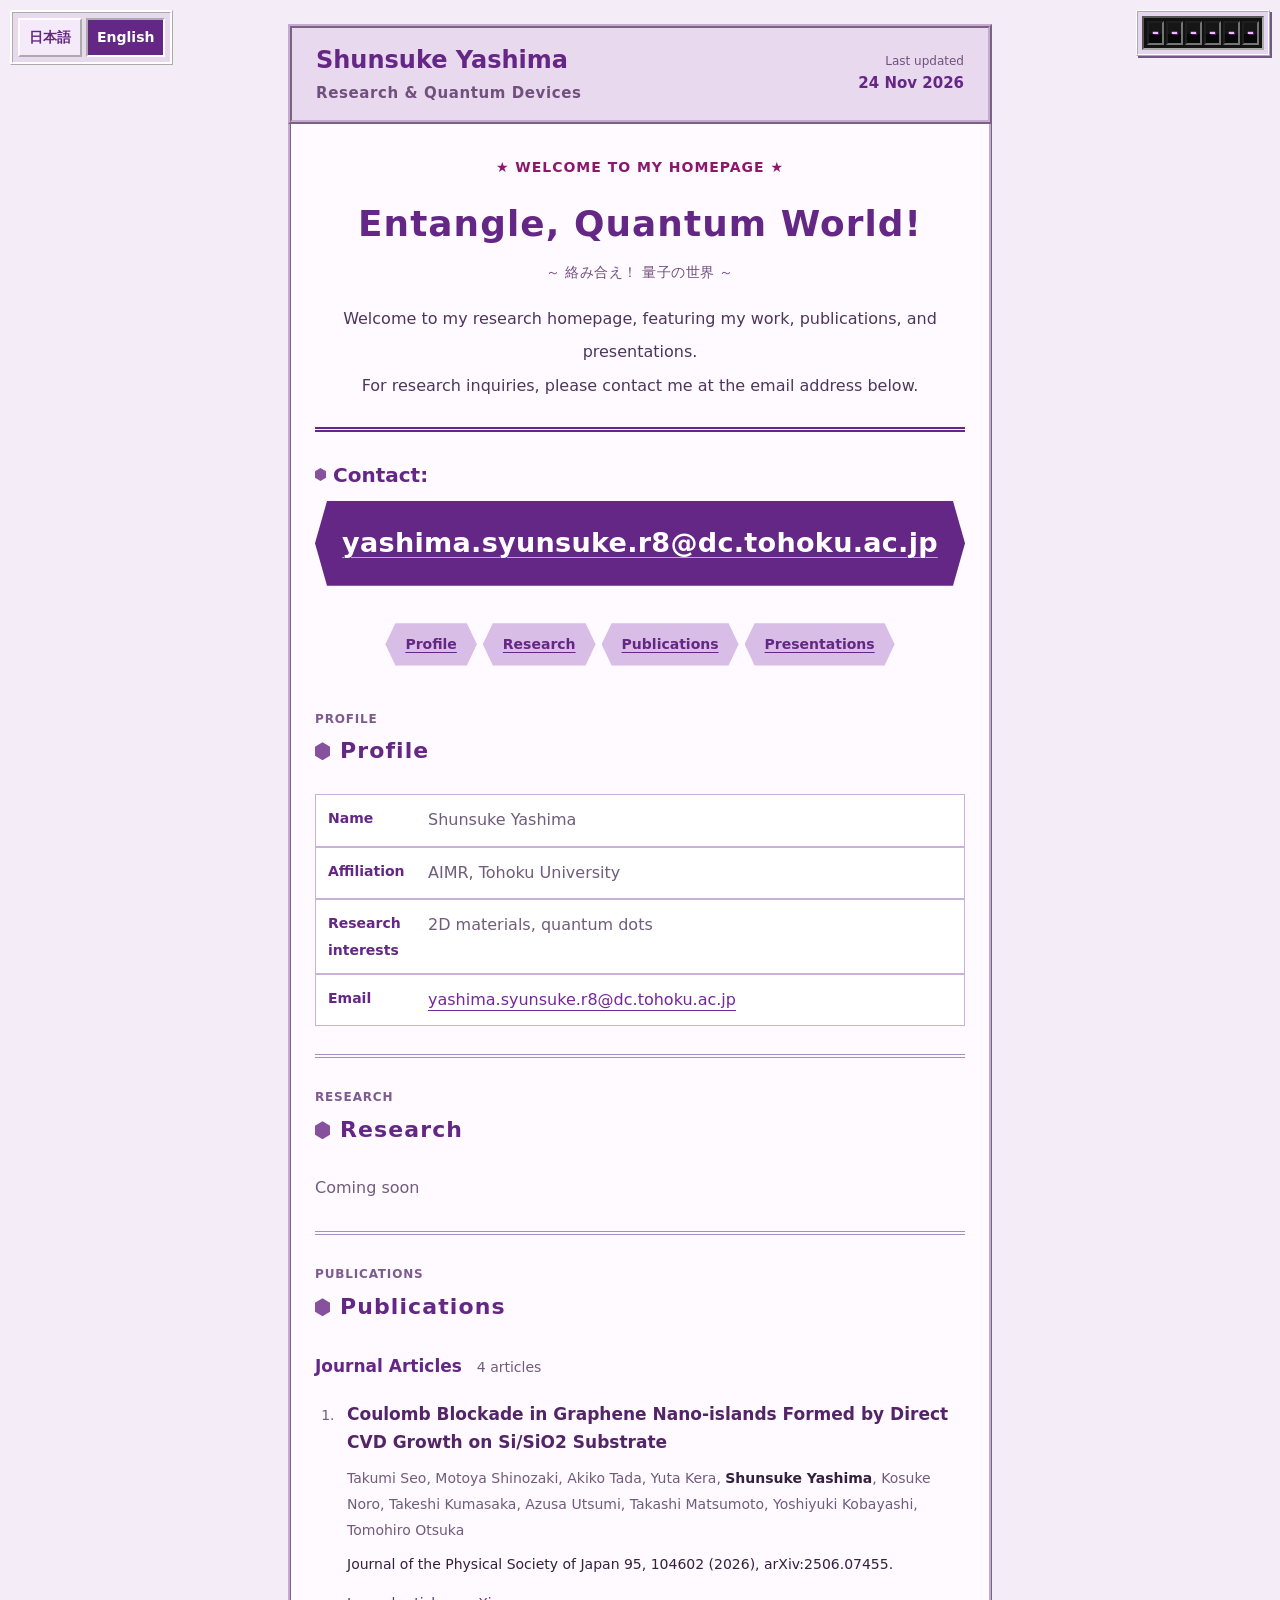
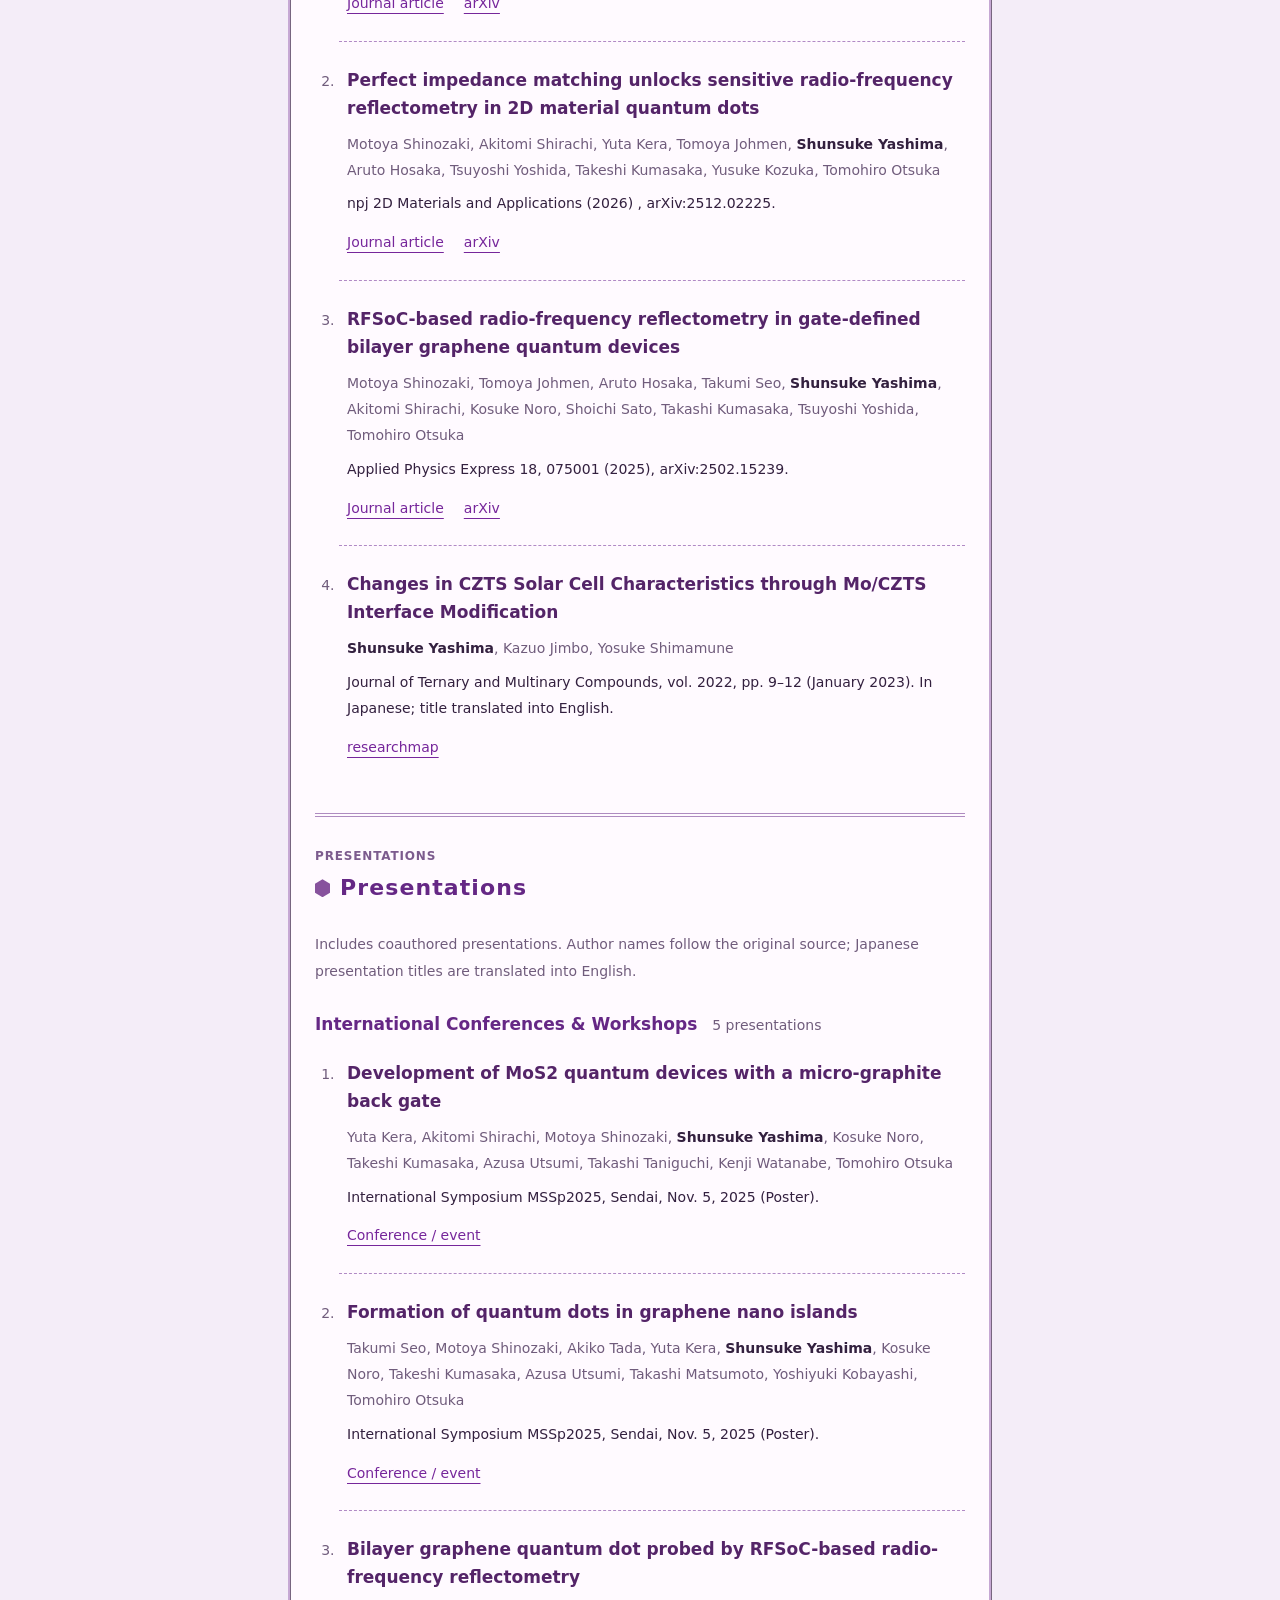
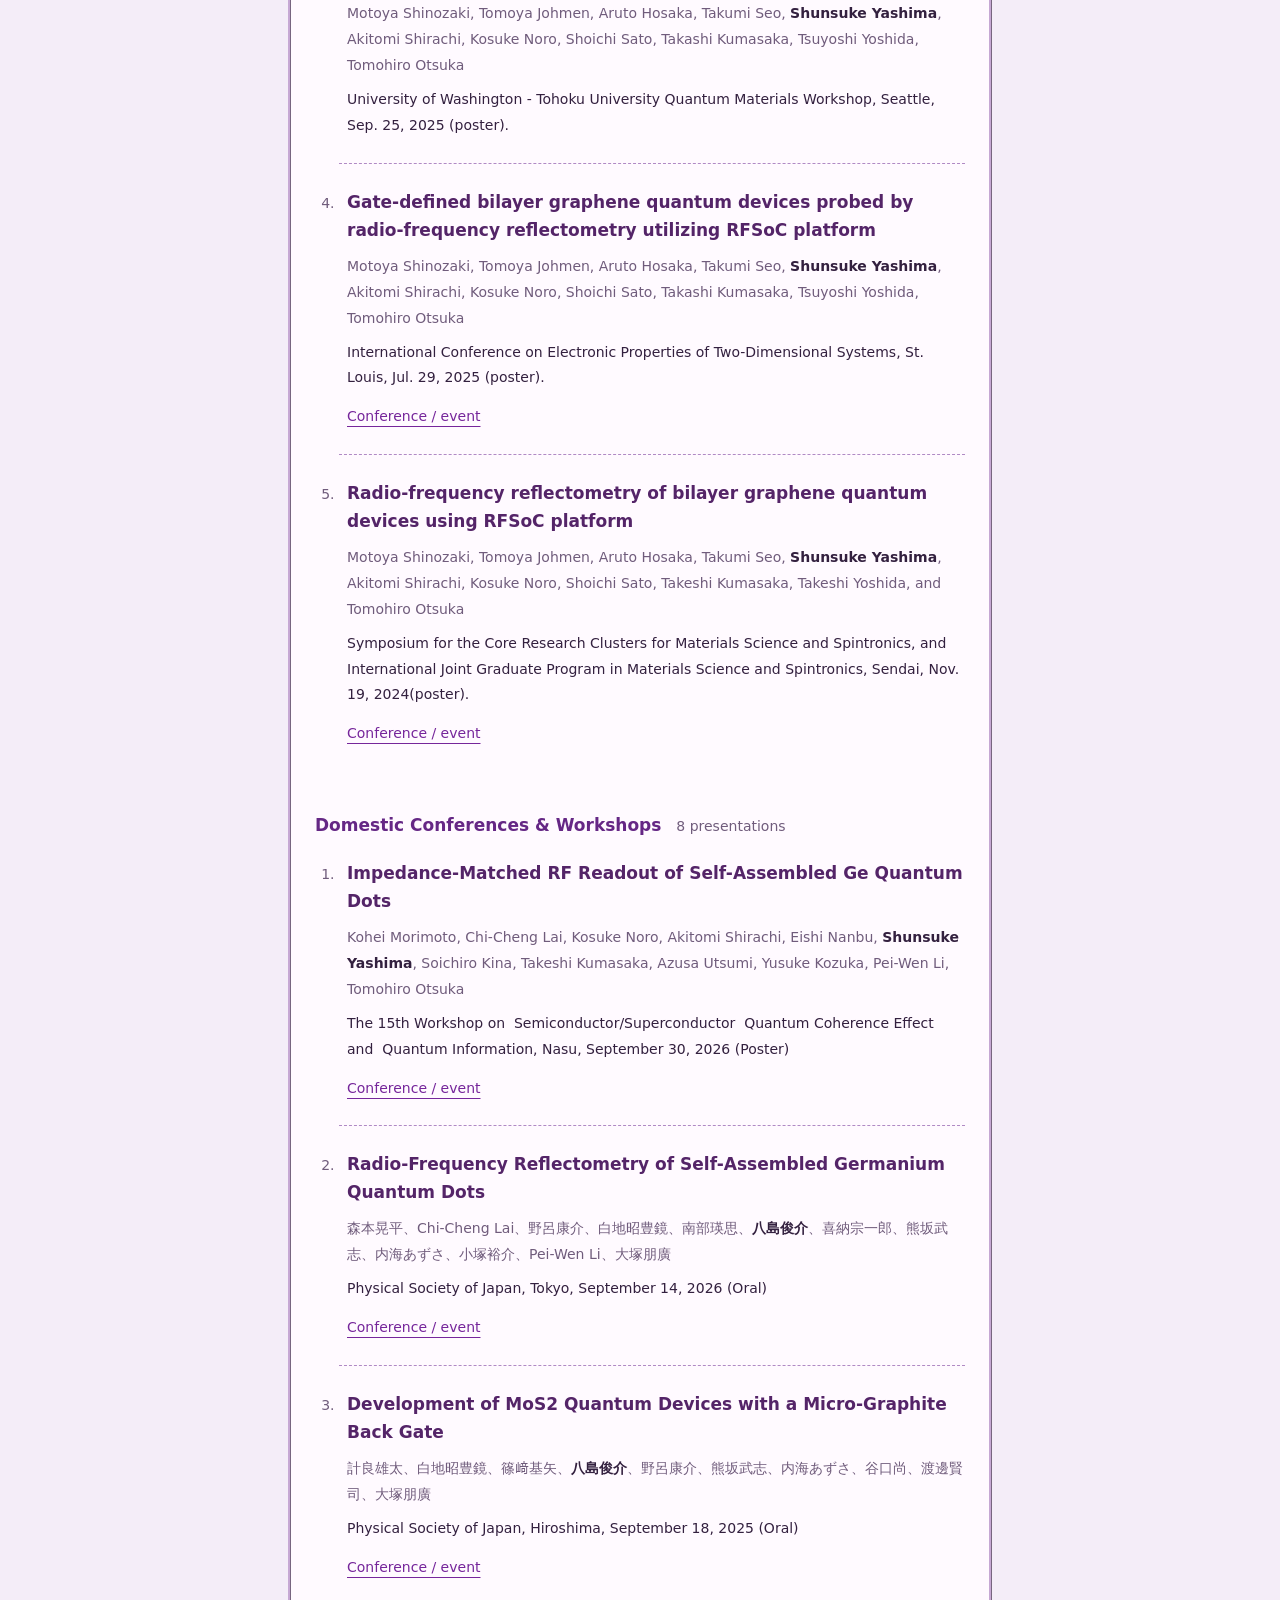
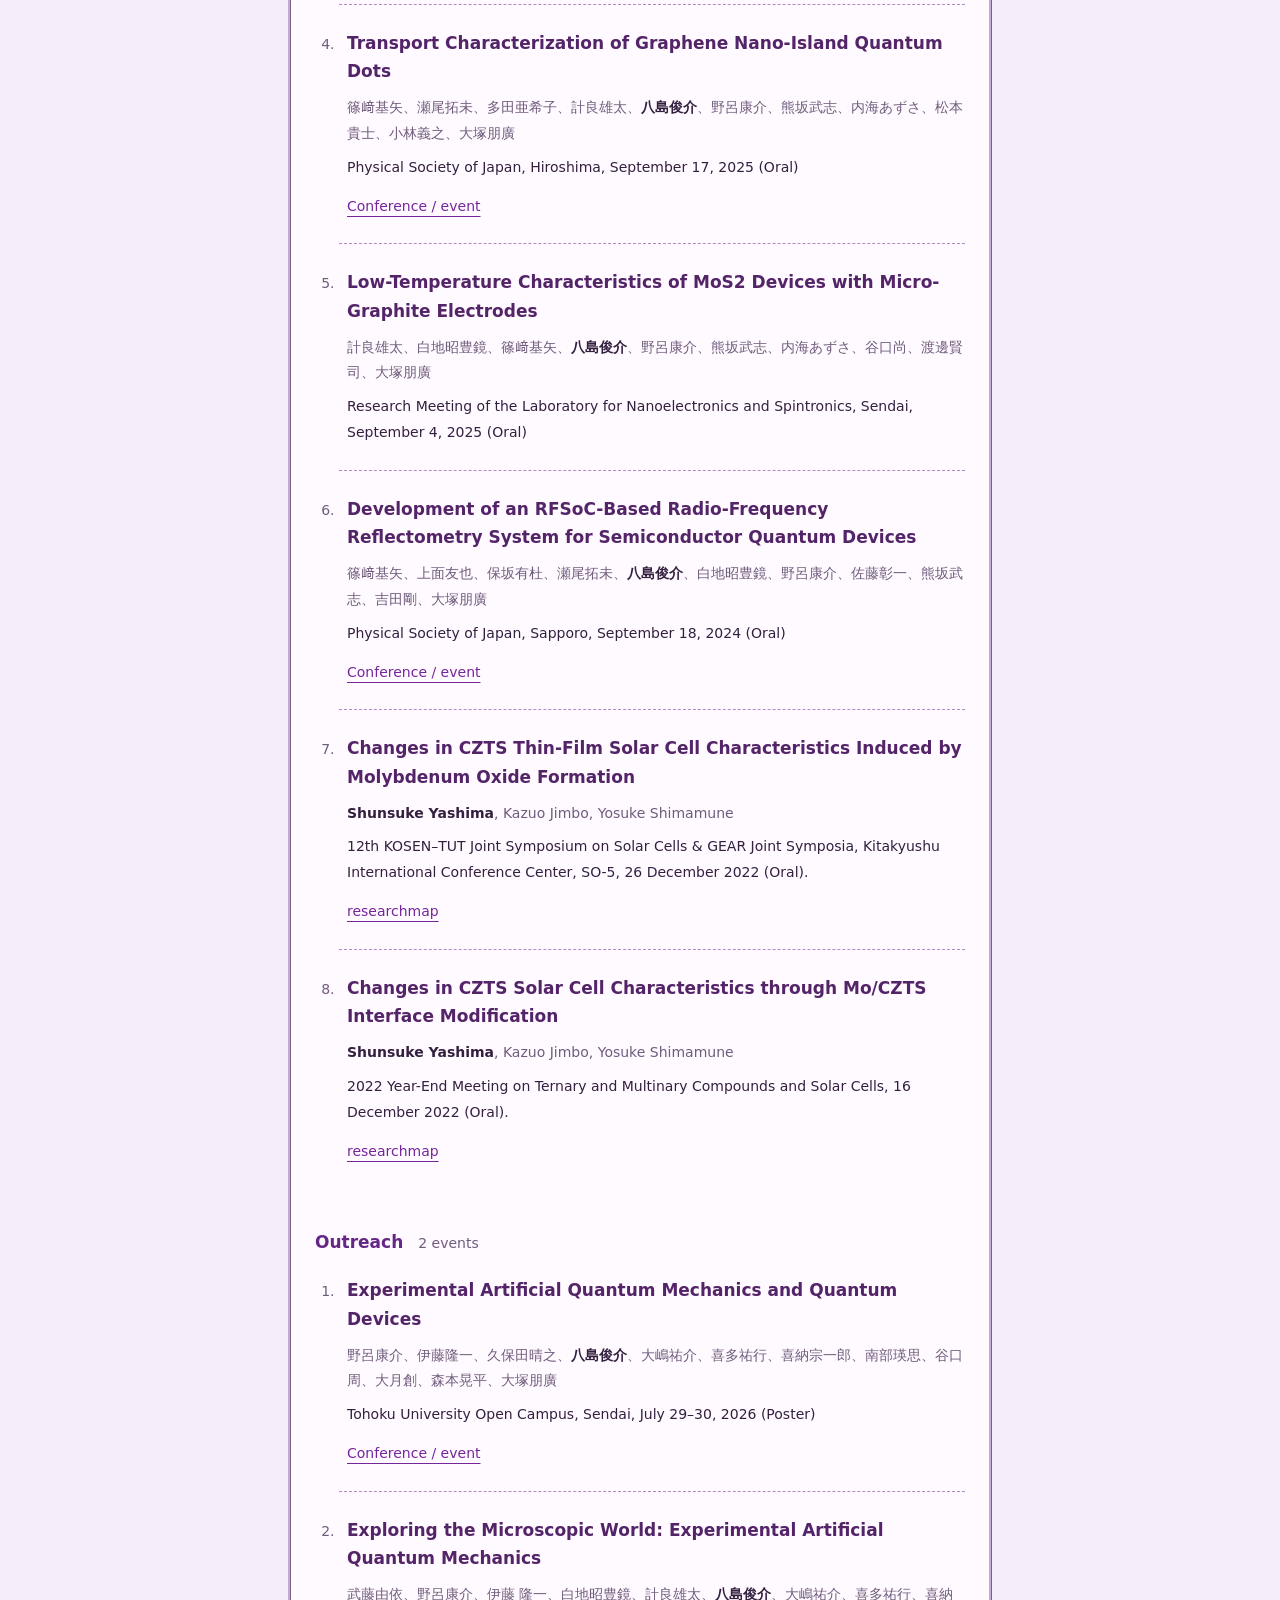
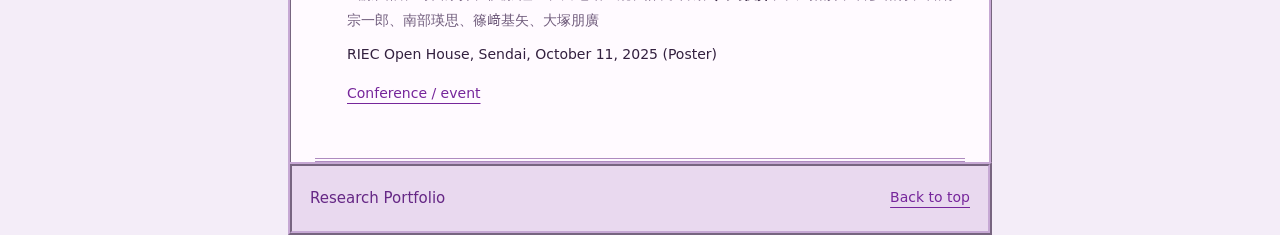
==== commit 183c0ea3: "CZTTS" ====
--- a/en.html
+++ b/en.html
@@ -89,12 +89,14 @@
 <li class="achievement"><h4>Formation of quantum dots in graphene nano islands</h4><p class="achievement-authors">Takumi Seo, Motoya Shinozaki, Akiko Tada, Yuta Kera, <strong class="author-self">Shunsuke Yashima</strong>, Kosuke Noro, Takeshi Kumasaka, Azusa Utsumi, Takashi Matsumoto, Yoshiyuki Kobayashi, Tomohiro Otsuka</p><p class="achievement-venue">International Symposium MSSp2025, Sendai, Nov. 5, 2025 (Poster).</p><div class="achievement-links"><a href="https://www.crc-ms.tohoku.ac.jp/en/Symposium/2025_index.html">Conference / event</a></div></li>
 <li class="achievement"><h4>Bilayer graphene quantum dot probed by RFSoC-based radio-frequency reflectometry</h4><p class="achievement-authors">Motoya Shinozaki, Tomoya Johmen, Aruto Hosaka, Takumi Seo, <strong class="author-self">Shunsuke Yashima</strong>, Akitomi Shirachi, Kosuke Noro, Shoichi Sato, Takashi Kumasaka, Tsuyoshi Yoshida, Tomohiro Otsuka</p><p class="achievement-venue">University of Washington - Tohoku University Quantum Materials Workshop, Seattle, Sep. 25, 2025 (poster).</p></li>
 <li class="achievement"><h4>Gate-defined bilayer graphene quantum devices probed by radio-frequency reflectometry utilizing RFSoC platform</h4><p class="achievement-authors">Motoya Shinozaki, Tomoya Johmen, Aruto Hosaka, Takumi Seo, <strong class="author-self">Shunsuke Yashima</strong>, Akitomi Shirachi, Kosuke Noro, Shoichi Sato, Takashi Kumasaka, Tsuyoshi Yoshida, Tomohiro Otsuka</p><p class="achievement-venue">International Conference on Electronic Properties of Two-Dimensional Systems, St. Louis, Jul. 29, 2025 (poster).</p><div class="achievement-links"><a href="https://ep2ds26mss22.wustl.edu/">Conference / event</a></div></li>
-<li class="achievement"><h4>Radio-frequency reflectometry of bilayer graphene quantum devices using RFSoC platform</h4><p class="achievement-authors">Motoya Shinozaki, Tomoya Johmen, Aruto Hosaka, Takumi Seo, <strong class="author-self">Shunsuke Yashima</strong>, Akitomi Shirachi, Kosuke Noro, Shoichi Sato, Takeshi Kumasaka, Takeshi Yoshida, and Tomohiro Otsuka</p><p class="achievement-venue">Symposium for the Core Research Clusters for Materials Science and Spintronics, and International Joint Graduate Program in Materials Science and Spintronics, Sendai, Nov. 19, 2024(poster).</p><div class="achievement-links"><a href="https://www.crc-ms.tohoku.ac.jp/en/initiatives/case02/CRCGP-MSSP2024.html">Conference / event</a></div></li></ol><h3 class="achievement-group-title">Domestic Conferences &amp; Workshops <span class="achievement-count">6 presentations</span></h3><ol class="achievement-list"><li class="achievement"><h4>Impedance-Matched RF Readout of Self-Assembled Ge Quantum Dots</h4><p class="achievement-authors">Kohei Morimoto, Chi-Cheng Lai, Kosuke Noro, Akitomi Shirachi, Eishi Nanbu, <strong class="author-self">Shunsuke Yashima</strong>, Soichiro Kina, Takeshi Kumasaka, Azusa Utsumi, Yusuke Kozuka, Pei-Wen Li, Tomohiro Otsuka</p><p class="achievement-venue">The 15th Workshop on&#160; Semiconductor/Superconductor&#160; Quantum Coherence Effect and&#160; Quantum Information, Nasu, September 30, 2026 (Poster)</p><div class="achievement-links"><a href="https://www.csrn.tohoku.ac.jp/morishita_lab/spinws/">Conference / event</a></div></li>
+<li class="achievement"><h4>Radio-frequency reflectometry of bilayer graphene quantum devices using RFSoC platform</h4><p class="achievement-authors">Motoya Shinozaki, Tomoya Johmen, Aruto Hosaka, Takumi Seo, <strong class="author-self">Shunsuke Yashima</strong>, Akitomi Shirachi, Kosuke Noro, Shoichi Sato, Takeshi Kumasaka, Takeshi Yoshida, and Tomohiro Otsuka</p><p class="achievement-venue">Symposium for the Core Research Clusters for Materials Science and Spintronics, and International Joint Graduate Program in Materials Science and Spintronics, Sendai, Nov. 19, 2024(poster).</p><div class="achievement-links"><a href="https://www.crc-ms.tohoku.ac.jp/en/initiatives/case02/CRCGP-MSSP2024.html">Conference / event</a></div></li></ol><h3 class="achievement-group-title">Domestic Conferences &amp; Workshops <span class="achievement-count">8 presentations</span></h3><ol class="achievement-list"><li class="achievement"><h4>Impedance-Matched RF Readout of Self-Assembled Ge Quantum Dots</h4><p class="achievement-authors">Kohei Morimoto, Chi-Cheng Lai, Kosuke Noro, Akitomi Shirachi, Eishi Nanbu, <strong class="author-self">Shunsuke Yashima</strong>, Soichiro Kina, Takeshi Kumasaka, Azusa Utsumi, Yusuke Kozuka, Pei-Wen Li, Tomohiro Otsuka</p><p class="achievement-venue">The 15th Workshop on&#160; Semiconductor/Superconductor&#160; Quantum Coherence Effect and&#160; Quantum Information, Nasu, September 30, 2026 (Poster)</p><div class="achievement-links"><a href="https://www.csrn.tohoku.ac.jp/morishita_lab/spinws/">Conference / event</a></div></li>
 <li class="achievement"><h4>Radio-Frequency Reflectometry of Self-Assembled Germanium Quantum Dots</h4><p class="achievement-authors">森本晃平、Chi-Cheng Lai、野呂康介、白地昭豊鏡、南部瑛思、<strong class="author-self">八島俊介</strong>、喜納宗一郎、熊坂武志、内海あずさ、小塚裕介、Pei-Wen Li、大塚朋廣</p><p class="achievement-venue">Physical Society of Japan, Tokyo, September 14, 2026 (Oral)</p><div class="achievement-links"><a href="https://onsite.gakkai-web.net/jps/jps_search/2026au/index.html">Conference / event</a></div></li>
 <li class="achievement"><h4>Development of MoS2 Quantum Devices with a Micro-Graphite Back Gate</h4><p class="achievement-authors">計良雄太、白地昭豊鏡、篠﨑基矢、<strong class="author-self">八島俊介</strong>、野呂康介、熊坂武志、内海あずさ、谷口尚、渡邊賢司、大塚朋廣</p><p class="achievement-venue">Physical Society of Japan, Hiroshima, September 18, 2025 (Oral)</p><div class="achievement-links"><a href="https://onsite.gakkai-web.net/jps/jps_search/2025au/index.html">Conference / event</a></div></li>
 <li class="achievement"><h4>Transport Characterization of Graphene Nano-Island Quantum Dots</h4><p class="achievement-authors">篠﨑基矢、瀬尾拓未、多田亜希子、計良雄太、<strong class="author-self">八島俊介</strong>、野呂康介、熊坂武志、内海あずさ、松本貴士、小林義之、大塚朋廣</p><p class="achievement-venue">Physical Society of Japan, Hiroshima, September 17, 2025 (Oral)</p><div class="achievement-links"><a href="https://onsite.gakkai-web.net/jps/jps_search/2025au/index.html">Conference / event</a></div></li>
 <li class="achievement"><h4>Low-Temperature Characteristics of MoS2 Devices with Micro-Graphite Electrodes</h4><p class="achievement-authors">計良雄太、白地昭豊鏡、篠﨑基矢、<strong class="author-self">八島俊介</strong>、野呂康介、熊坂武志、内海あずさ、谷口尚、渡邊賢司、大塚朋廣</p><p class="achievement-venue">Research Meeting of the Laboratory for Nanoelectronics and Spintronics, Sendai, September 4, 2025 (Oral)</p></li>
-<li class="achievement"><h4>Development of an RFSoC-Based Radio-Frequency Reflectometry System for Semiconductor Quantum Devices</h4><p class="achievement-authors">篠﨑基矢、上面友也、保坂有杜、瀬尾拓未、<strong class="author-self">八島俊介</strong>、白地昭豊鏡、野呂康介、佐藤彰一、熊坂武志、吉田剛、大塚朋廣</p><p class="achievement-venue">Physical Society of Japan, Sapporo, September 18, 2024 (Oral)</p><div class="achievement-links"><a href="https://onsite.gakkai-web.net/jps/jps_search/2024au/index.html">Conference / event</a></div></li></ol><h3 class="achievement-group-title">Outreach <span class="achievement-count">2 events</span></h3><ol class="achievement-list"><li class="achievement"><h4>Experimental Artificial Quantum Mechanics and Quantum Devices</h4><p class="achievement-authors">野呂康介、伊藤隆一、久保田晴之、<strong class="author-self">八島俊介</strong>、大嶋祐介、喜多祐行、喜納宗一郎、南部瑛思、谷口周、大月創、森本晃平、大塚朋廣</p><p class="achievement-venue">Tohoku University Open Campus, Sendai, July 29–30, 2026 (Poster)</p><div class="achievement-links"><a href="https://eipe-oc.ecei.tohoku.ac.jp/">Conference / event</a></div></li>
+<li class="achievement"><h4>Development of an RFSoC-Based Radio-Frequency Reflectometry System for Semiconductor Quantum Devices</h4><p class="achievement-authors">篠﨑基矢、上面友也、保坂有杜、瀬尾拓未、<strong class="author-self">八島俊介</strong>、白地昭豊鏡、野呂康介、佐藤彰一、熊坂武志、吉田剛、大塚朋廣</p><p class="achievement-venue">Physical Society of Japan, Sapporo, September 18, 2024 (Oral)</p><div class="achievement-links"><a href="https://onsite.gakkai-web.net/jps/jps_search/2024au/index.html">Conference / event</a></div></li>
+<li class="achievement"><h4>Changes in CZTS Thin-Film Solar Cell Characteristics Induced by Molybdenum Oxide Formation</h4><p class="achievement-authors"><strong class="author-self">Shunsuke Yashima</strong>, Kazuo Jimbo, Yosuke Shimamune</p><p class="achievement-venue">12th KOSEN–TUT Joint Symposium on Solar Cells &amp; GEAR Joint Symposia, Kitakyushu International Conference Center, SO-5, 26 December 2022 (Oral).</p><div class="achievement-links"><a href="https://researchmap.jp/shimamune/presentations/40911707">researchmap</a></div></li>
+<li class="achievement"><h4>Changes in CZTS Solar Cell Characteristics through Mo/CZTS Interface Modification</h4><p class="achievement-authors"><strong class="author-self">Shunsuke Yashima</strong>, Kazuo Jimbo, Yosuke Shimamune</p><p class="achievement-venue">2022 Year-End Meeting on Ternary and Multinary Compounds and Solar Cells, 16 December 2022 (Oral).</p><div class="achievement-links"><a href="https://researchmap.jp/shimamune/presentations/40911450">researchmap</a></div></li></ol><h3 class="achievement-group-title">Outreach <span class="achievement-count">2 events</span></h3><ol class="achievement-list"><li class="achievement"><h4>Experimental Artificial Quantum Mechanics and Quantum Devices</h4><p class="achievement-authors">野呂康介、伊藤隆一、久保田晴之、<strong class="author-self">八島俊介</strong>、大嶋祐介、喜多祐行、喜納宗一郎、南部瑛思、谷口周、大月創、森本晃平、大塚朋廣</p><p class="achievement-venue">Tohoku University Open Campus, Sendai, July 29–30, 2026 (Poster)</p><div class="achievement-links"><a href="https://eipe-oc.ecei.tohoku.ac.jp/">Conference / event</a></div></li>
 <li class="achievement"><h4>Exploring the Microscopic World: Experimental Artificial Quantum Mechanics</h4><p class="achievement-authors">武藤由依、野呂康介、伊藤 隆一、白地昭豊鏡、計良雄太、<strong class="author-self">八島俊介</strong>、大嶋祐介、喜多祐行、喜納宗一郎、南部瑛思、篠﨑基矢、大塚朋廣</p><p class="achievement-venue">RIEC Open House, Sendai, October 11, 2025 (Poster)</p><div class="achievement-links"><a href="https://www.riec.tohoku.ac.jp/koukai/">Conference / event</a></div></li></ol></div>
         </section>
       </div>
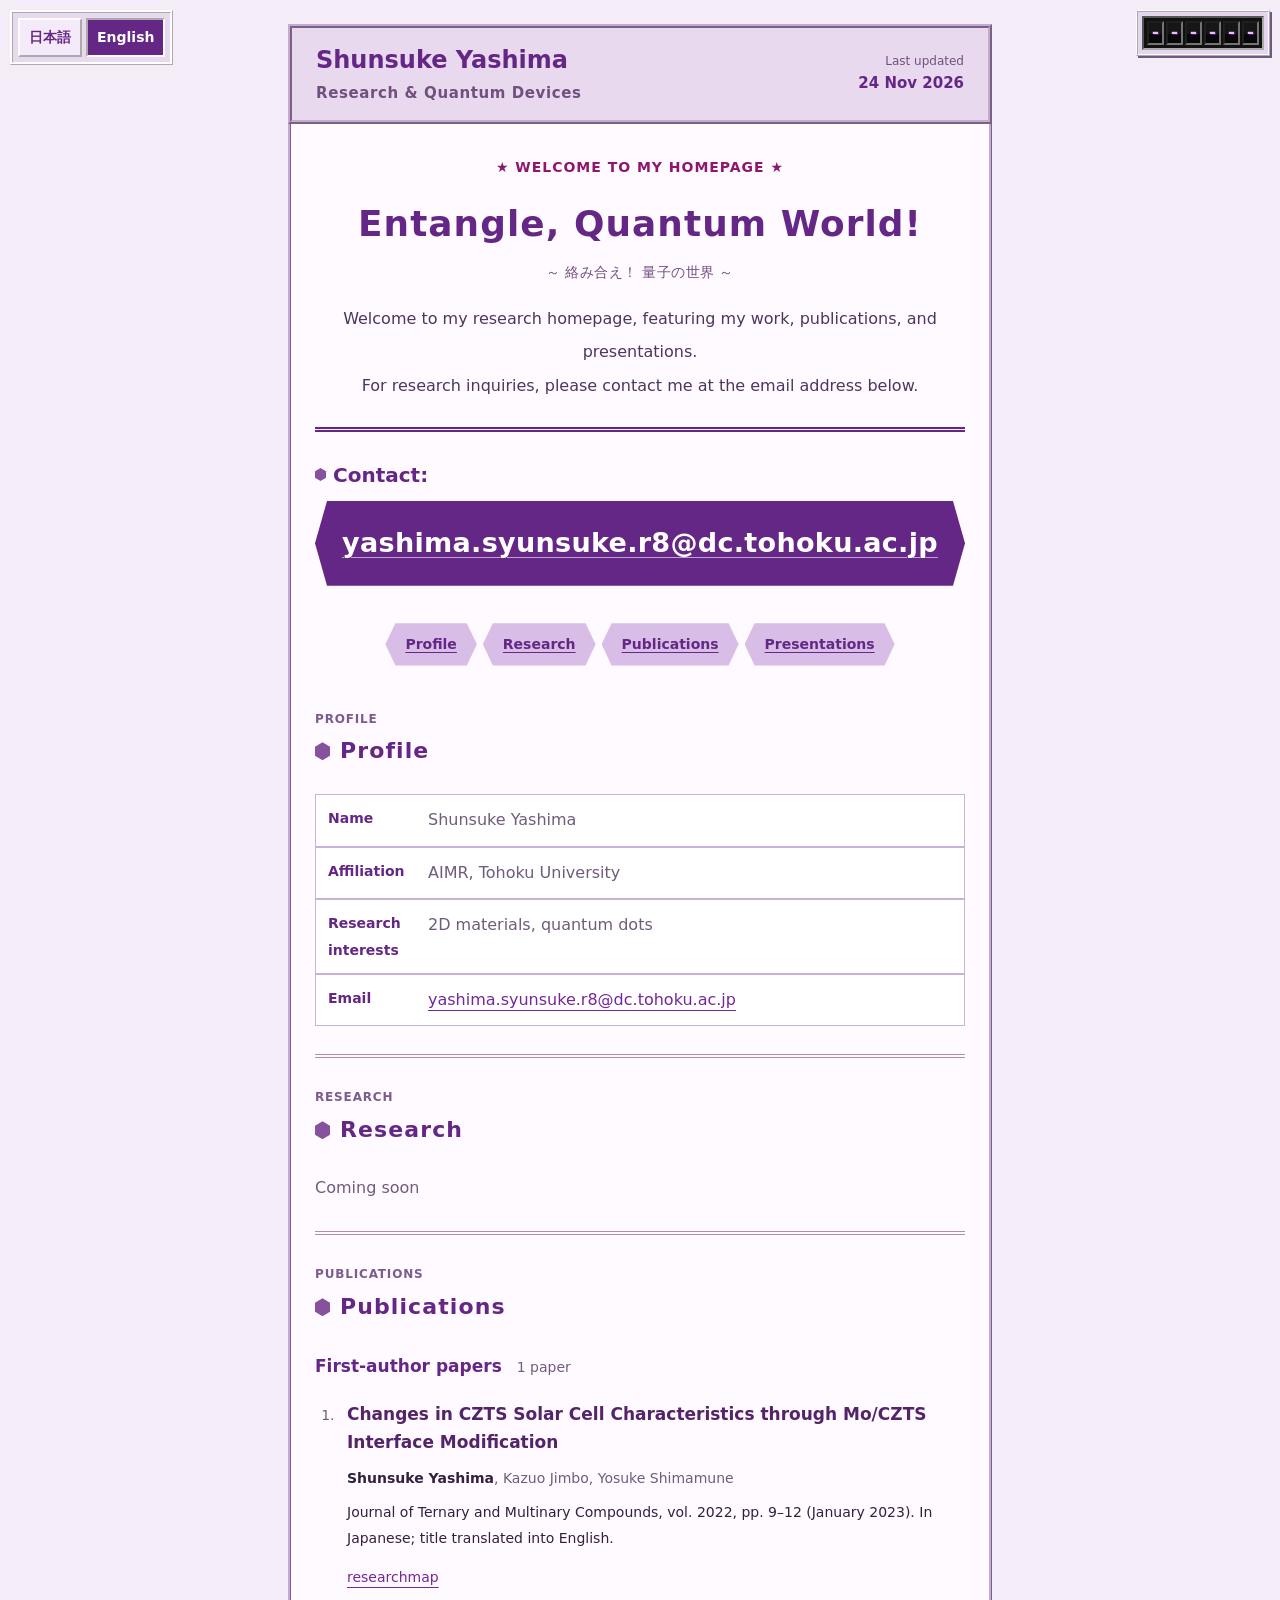
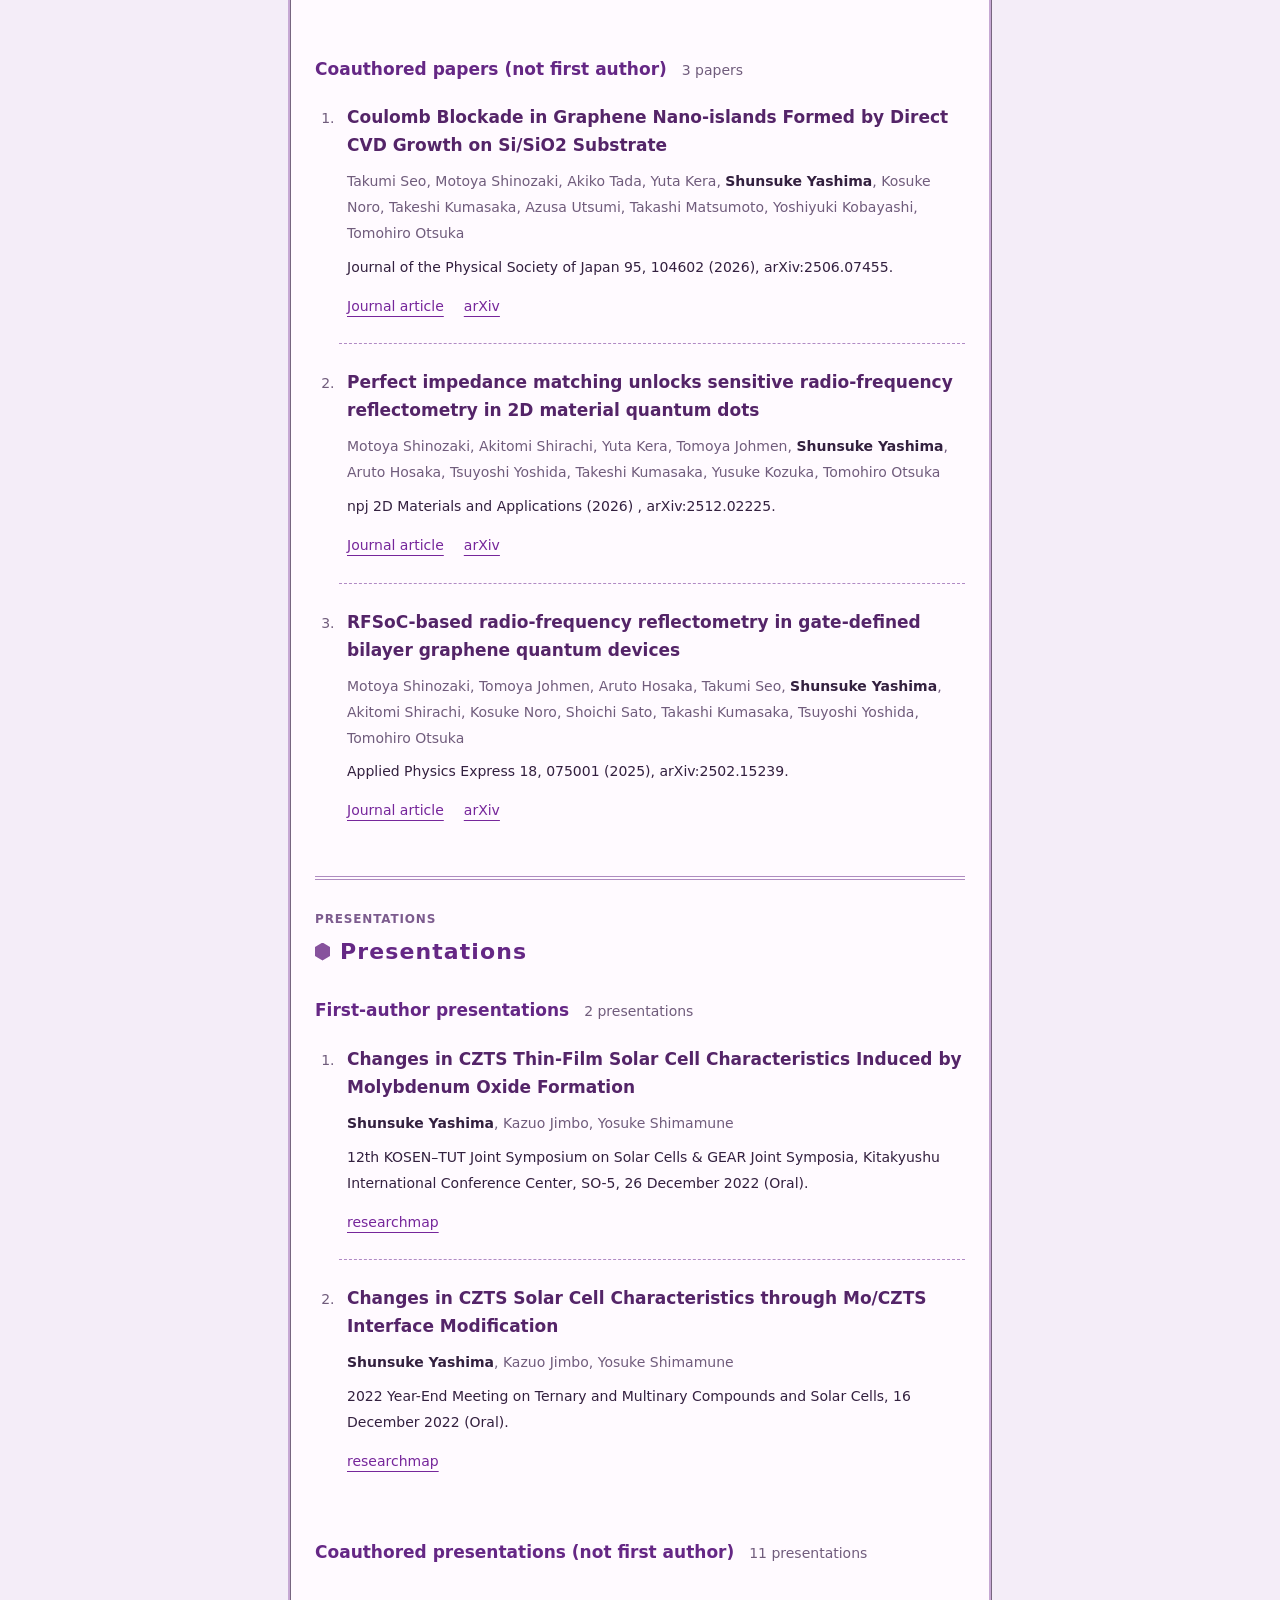
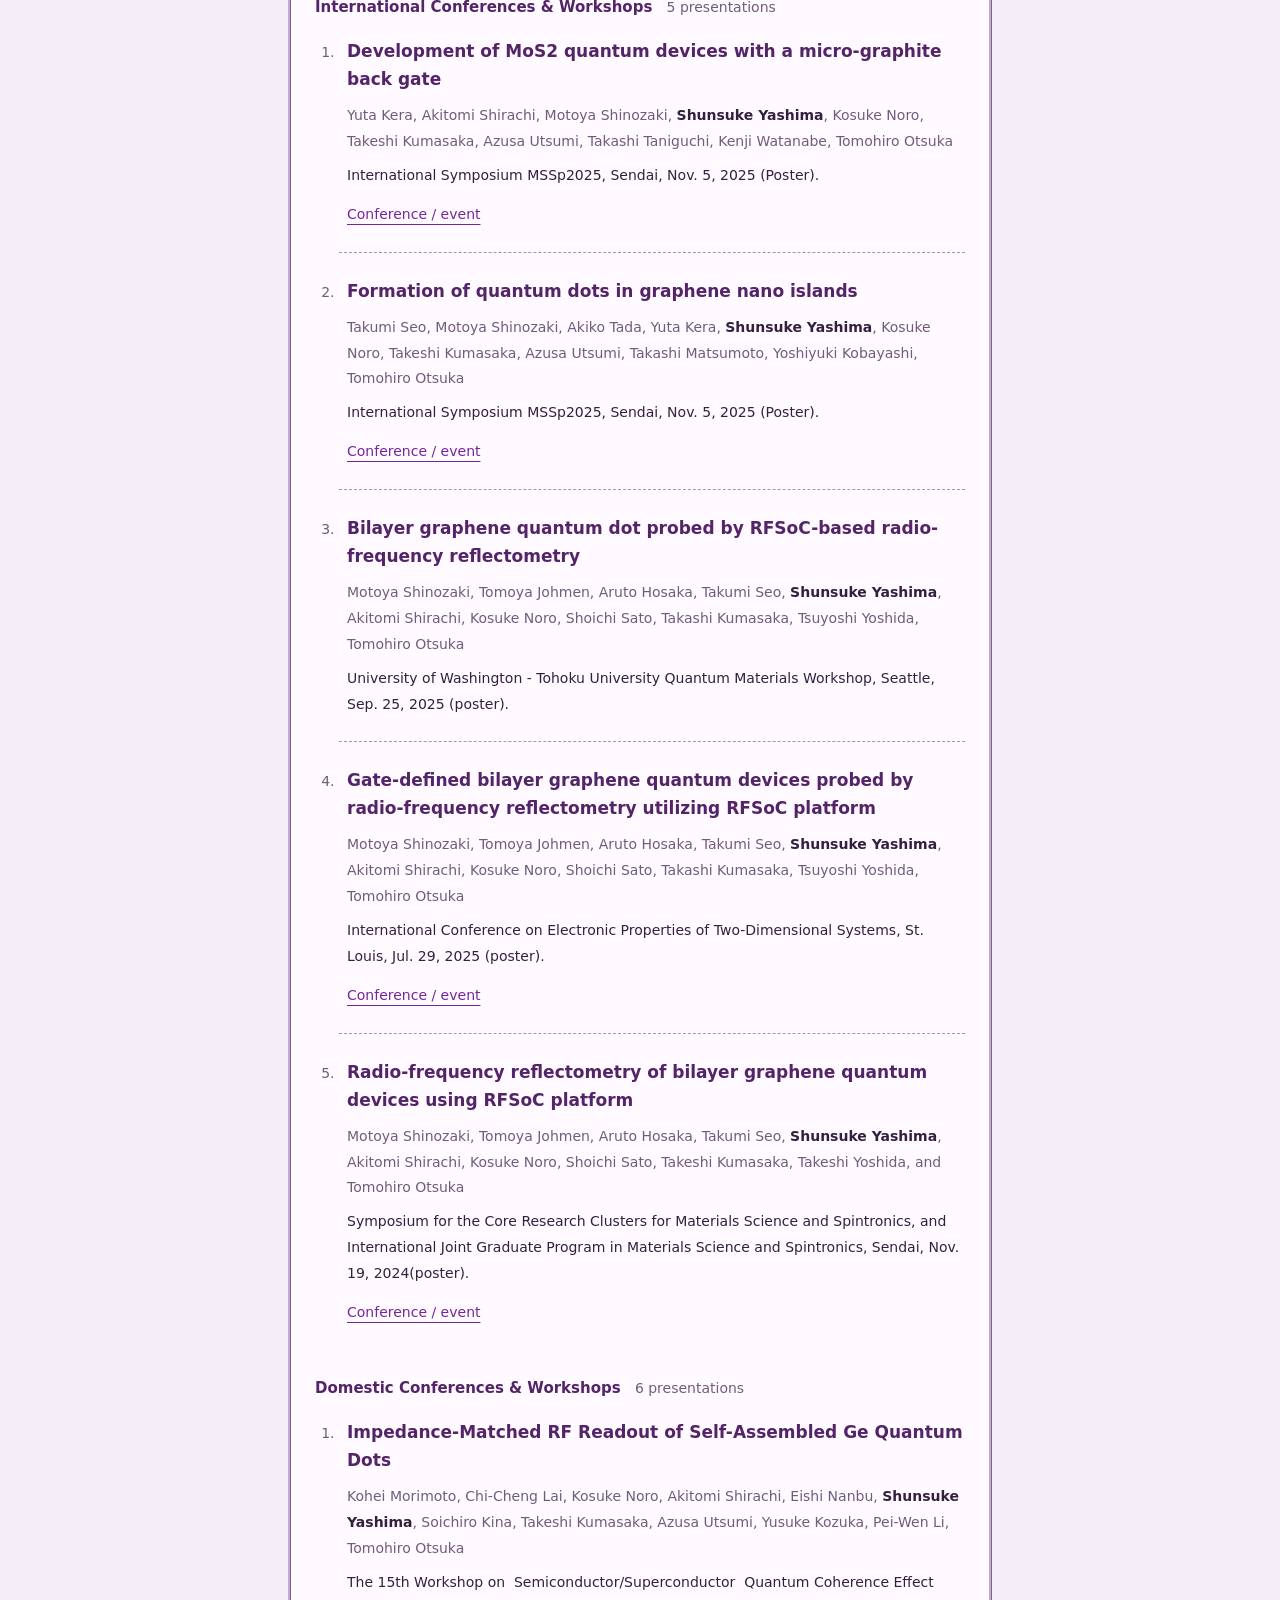
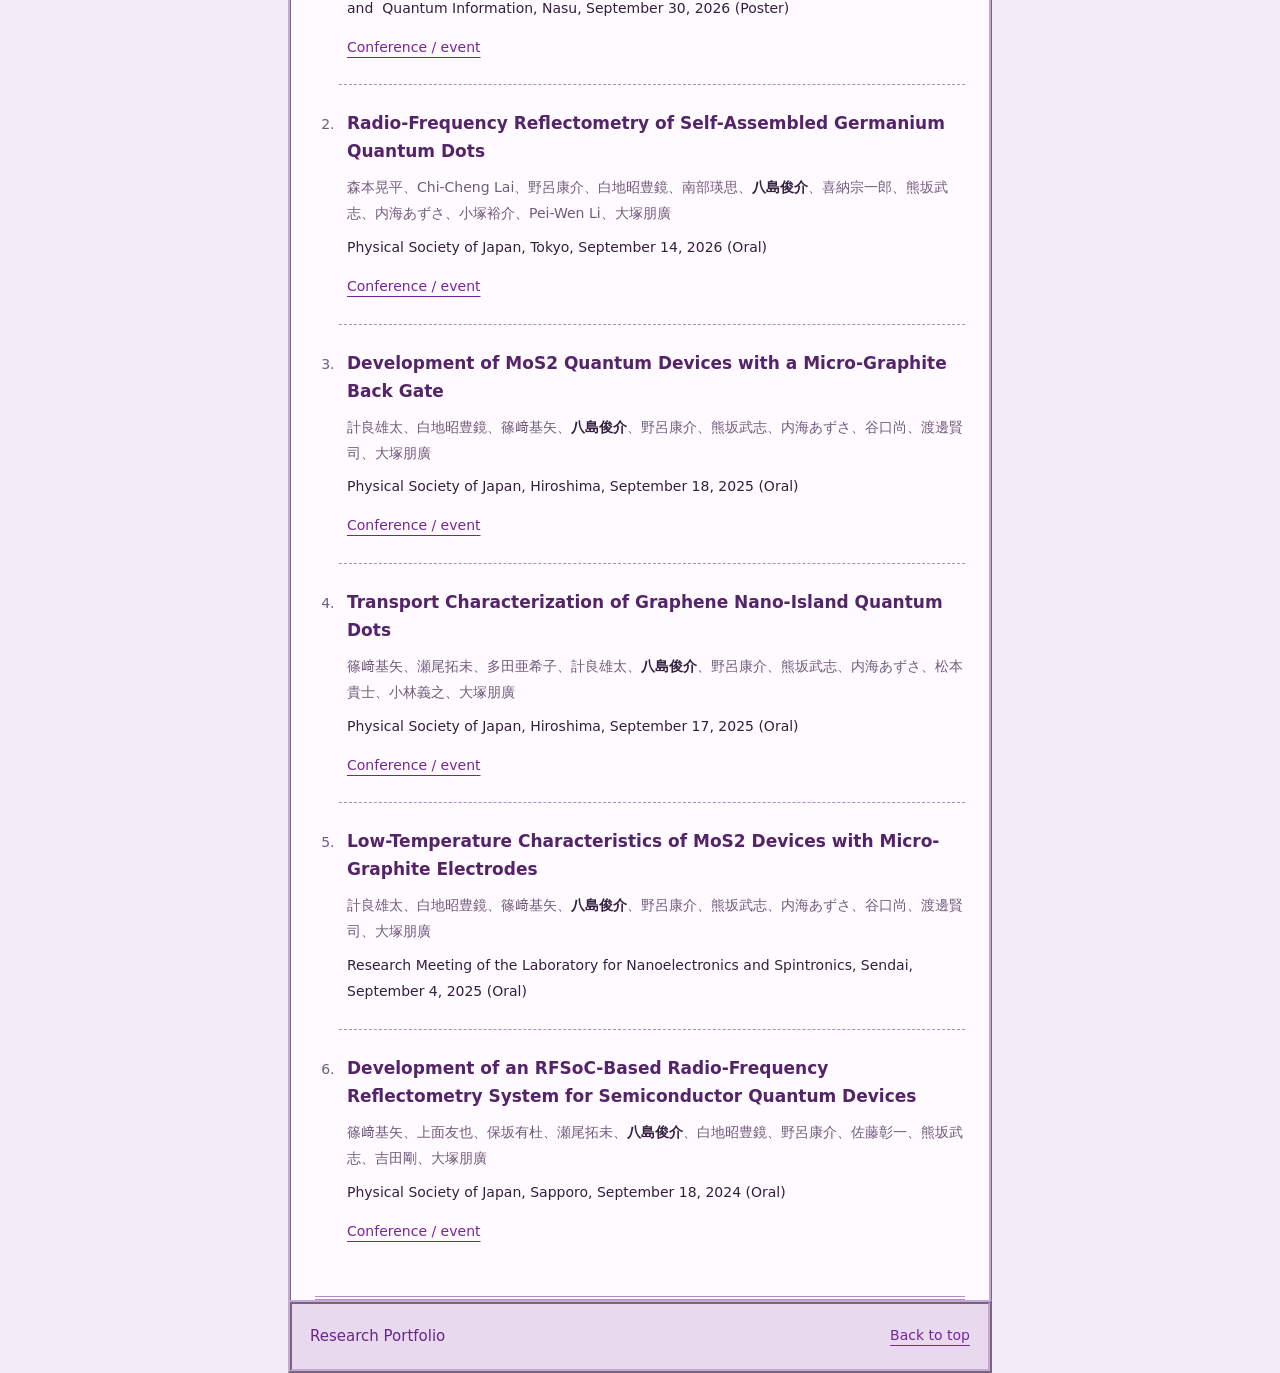
==== commit 68a6af10: "だｓｄ" ====
--- a/en.html
+++ b/en.html
@@ -78,27 +78,22 @@
         </section>
         <section class="content-section" id="publications" aria-labelledby="publications-title">
           <div class="section-heading"><p class="eyebrow">PUBLICATIONS</p><h2 id="publications-title">Publications</h2></div>
-          <div class="section-body achievements"><h3>Journal Articles <span class="achievement-count">4 articles</span></h3><ol class="achievement-list"><li class="achievement"><h4>Coulomb Blockade in Graphene Nano-islands Formed by Direct CVD Growth on Si/SiO2 Substrate</h4><p class="achievement-authors">Takumi Seo, Motoya Shinozaki, Akiko Tada, Yuta Kera, <strong class="author-self">Shunsuke Yashima</strong>, Kosuke Noro, Takeshi Kumasaka, Azusa Utsumi, Takashi Matsumoto, Yoshiyuki Kobayashi, Tomohiro Otsuka</p><p class="achievement-venue">Journal of the Physical Society of Japan 95, 104602 (2026), arXiv:2506.07455.</p><div class="achievement-links"><a href="https://journals.jps.jp/doi/10.7566/JPSJ.95.104602">Journal article</a><a href="https://arxiv.org/abs/2506.07455">arXiv</a></div></li>
+          <div class="section-body achievements"><h3>First-author papers <span class="achievement-count">1 paper</span></h3><ol class="achievement-list"><li class="achievement"><h4>Changes in CZTS Solar Cell Characteristics through Mo/CZTS Interface Modification</h4><p class="achievement-authors"><strong class="author-self">Shunsuke Yashima</strong>, Kazuo Jimbo, Yosuke Shimamune</p><p class="achievement-venue">Journal of Ternary and Multinary Compounds, vol. 2022, pp. 9–12 (January 2023). In Japanese; title translated into English.</p><div class="achievement-links"><a href="https://researchmap.jp/shimamune/published_papers/41587625">researchmap</a></div></li></ol><h3 class="achievement-group-title">Coauthored papers (not first author) <span class="achievement-count">3 papers</span></h3><ol class="achievement-list"><li class="achievement"><h4>Coulomb Blockade in Graphene Nano-islands Formed by Direct CVD Growth on Si/SiO2 Substrate</h4><p class="achievement-authors">Takumi Seo, Motoya Shinozaki, Akiko Tada, Yuta Kera, <strong class="author-self">Shunsuke Yashima</strong>, Kosuke Noro, Takeshi Kumasaka, Azusa Utsumi, Takashi Matsumoto, Yoshiyuki Kobayashi, Tomohiro Otsuka</p><p class="achievement-venue">Journal of the Physical Society of Japan 95, 104602 (2026), arXiv:2506.07455.</p><div class="achievement-links"><a href="https://journals.jps.jp/doi/10.7566/JPSJ.95.104602">Journal article</a><a href="https://arxiv.org/abs/2506.07455">arXiv</a></div></li>
 <li class="achievement"><h4>Perfect impedance matching unlocks sensitive radio-frequency reflectometry in 2D material quantum dots</h4><p class="achievement-authors">Motoya Shinozaki, Akitomi Shirachi, Yuta Kera, Tomoya Johmen, <strong class="author-self">Shunsuke Yashima</strong>, Aruto Hosaka, Tsuyoshi Yoshida, Takeshi Kumasaka, Yusuke Kozuka, Tomohiro Otsuka</p><p class="achievement-venue">npj 2D Materials and Applications (2026) , arXiv:2512.02225.</p><div class="achievement-links"><a href="https://www.nature.com/articles/s41699-026-00730-0">Journal article</a><a href="https://arxiv.org/abs/2512.02225">arXiv</a></div></li>
-<li class="achievement"><h4>RFSoC-based radio-frequency reflectometry in gate-defined bilayer graphene quantum devices</h4><p class="achievement-authors">Motoya Shinozaki, Tomoya Johmen, Aruto Hosaka, Takumi Seo, <strong class="author-self">Shunsuke Yashima</strong>, Akitomi Shirachi, Kosuke Noro, Shoichi Sato, Takashi Kumasaka, Tsuyoshi Yoshida, Tomohiro Otsuka</p><p class="achievement-venue">Applied Physics Express 18, 075001 (2025), arXiv:2502.15239.</p><div class="achievement-links"><a href="https://iopscience.iop.org/article/10.35848/1882-0786/ade6c2">Journal article</a><a href="https://arxiv.org/abs/2502.15239">arXiv</a></div></li>
-<li class="achievement"><h4>Changes in CZTS Solar Cell Characteristics through Mo/CZTS Interface Modification</h4><p class="achievement-authors"><strong class="author-self">Shunsuke Yashima</strong>, Kazuo Jimbo, Yosuke Shimamune</p><p class="achievement-venue">Journal of Ternary and Multinary Compounds, vol. 2022, pp. 9–12 (January 2023). In Japanese; title translated into English.</p><div class="achievement-links"><a href="https://researchmap.jp/shimamune/published_papers/41587625">researchmap</a></div></li></ol></div>
-        </section>
+<li class="achievement"><h4>RFSoC-based radio-frequency reflectometry in gate-defined bilayer graphene quantum devices</h4><p class="achievement-authors">Motoya Shinozaki, Tomoya Johmen, Aruto Hosaka, Takumi Seo, <strong class="author-self">Shunsuke Yashima</strong>, Akitomi Shirachi, Kosuke Noro, Shoichi Sato, Takashi Kumasaka, Tsuyoshi Yoshida, Tomohiro Otsuka</p><p class="achievement-venue">Applied Physics Express 18, 075001 (2025), arXiv:2502.15239.</p><div class="achievement-links"><a href="https://iopscience.iop.org/article/10.35848/1882-0786/ade6c2">Journal article</a><a href="https://arxiv.org/abs/2502.15239">arXiv</a></div></li></ol></div></section>
         <section class="content-section" id="presentations" aria-labelledby="presentations-title">
           <div class="section-heading"><p class="eyebrow">PRESENTATIONS</p><h2 id="presentations-title">Presentations</h2></div>
-          <div class="section-body achievements"><p class="achievement-intro">Includes coauthored presentations. Author names follow the original source; Japanese presentation titles are translated into English.</p><h3>International Conferences &amp; Workshops <span class="achievement-count">5 presentations</span></h3><ol class="achievement-list"><li class="achievement"><h4>Development of MoS2 quantum devices with a micro-graphite back gate</h4><p class="achievement-authors">Yuta Kera, Akitomi Shirachi, Motoya Shinozaki, <strong class="author-self">Shunsuke Yashima</strong>, Kosuke Noro, Takeshi Kumasaka, Azusa Utsumi, Takashi Taniguchi, Kenji Watanabe, Tomohiro Otsuka</p><p class="achievement-venue">International Symposium MSSp2025, Sendai, Nov. 5, 2025 (Poster).</p><div class="achievement-links"><a href="https://www.crc-ms.tohoku.ac.jp/en/Symposium/2025_index.html">Conference / event</a></div></li>
+          <div class="section-body achievements"><h3>First-author presentations <span class="achievement-count">2 presentations</span></h3><ol class="achievement-list"><li class="achievement"><h4>Changes in CZTS Thin-Film Solar Cell Characteristics Induced by Molybdenum Oxide Formation</h4><p class="achievement-authors"><strong class="author-self">Shunsuke Yashima</strong>, Kazuo Jimbo, Yosuke Shimamune</p><p class="achievement-venue">12th KOSEN–TUT Joint Symposium on Solar Cells &amp; GEAR Joint Symposia, Kitakyushu International Conference Center, SO-5, 26 December 2022 (Oral).</p><div class="achievement-links"><a href="https://researchmap.jp/shimamune/presentations/40911707">researchmap</a></div></li>
+<li class="achievement"><h4>Changes in CZTS Solar Cell Characteristics through Mo/CZTS Interface Modification</h4><p class="achievement-authors"><strong class="author-self">Shunsuke Yashima</strong>, Kazuo Jimbo, Yosuke Shimamune</p><p class="achievement-venue">2022 Year-End Meeting on Ternary and Multinary Compounds and Solar Cells, 16 December 2022 (Oral).</p><div class="achievement-links"><a href="https://researchmap.jp/shimamune/presentations/40911450">researchmap</a></div></li></ol><h3 class="achievement-group-title">Coauthored presentations (not first author) <span class="achievement-count">11 presentations</span></h3><h4 class="achievement-subgroup">International Conferences &amp; Workshops <span class="achievement-count">5 presentations</span></h4><ol class="achievement-list"><li class="achievement"><h4>Development of MoS2 quantum devices with a micro-graphite back gate</h4><p class="achievement-authors">Yuta Kera, Akitomi Shirachi, Motoya Shinozaki, <strong class="author-self">Shunsuke Yashima</strong>, Kosuke Noro, Takeshi Kumasaka, Azusa Utsumi, Takashi Taniguchi, Kenji Watanabe, Tomohiro Otsuka</p><p class="achievement-venue">International Symposium MSSp2025, Sendai, Nov. 5, 2025 (Poster).</p><div class="achievement-links"><a href="https://www.crc-ms.tohoku.ac.jp/en/Symposium/2025_index.html">Conference / event</a></div></li>
 <li class="achievement"><h4>Formation of quantum dots in graphene nano islands</h4><p class="achievement-authors">Takumi Seo, Motoya Shinozaki, Akiko Tada, Yuta Kera, <strong class="author-self">Shunsuke Yashima</strong>, Kosuke Noro, Takeshi Kumasaka, Azusa Utsumi, Takashi Matsumoto, Yoshiyuki Kobayashi, Tomohiro Otsuka</p><p class="achievement-venue">International Symposium MSSp2025, Sendai, Nov. 5, 2025 (Poster).</p><div class="achievement-links"><a href="https://www.crc-ms.tohoku.ac.jp/en/Symposium/2025_index.html">Conference / event</a></div></li>
 <li class="achievement"><h4>Bilayer graphene quantum dot probed by RFSoC-based radio-frequency reflectometry</h4><p class="achievement-authors">Motoya Shinozaki, Tomoya Johmen, Aruto Hosaka, Takumi Seo, <strong class="author-self">Shunsuke Yashima</strong>, Akitomi Shirachi, Kosuke Noro, Shoichi Sato, Takashi Kumasaka, Tsuyoshi Yoshida, Tomohiro Otsuka</p><p class="achievement-venue">University of Washington - Tohoku University Quantum Materials Workshop, Seattle, Sep. 25, 2025 (poster).</p></li>
 <li class="achievement"><h4>Gate-defined bilayer graphene quantum devices probed by radio-frequency reflectometry utilizing RFSoC platform</h4><p class="achievement-authors">Motoya Shinozaki, Tomoya Johmen, Aruto Hosaka, Takumi Seo, <strong class="author-self">Shunsuke Yashima</strong>, Akitomi Shirachi, Kosuke Noro, Shoichi Sato, Takashi Kumasaka, Tsuyoshi Yoshida, Tomohiro Otsuka</p><p class="achievement-venue">International Conference on Electronic Properties of Two-Dimensional Systems, St. Louis, Jul. 29, 2025 (poster).</p><div class="achievement-links"><a href="https://ep2ds26mss22.wustl.edu/">Conference / event</a></div></li>
-<li class="achievement"><h4>Radio-frequency reflectometry of bilayer graphene quantum devices using RFSoC platform</h4><p class="achievement-authors">Motoya Shinozaki, Tomoya Johmen, Aruto Hosaka, Takumi Seo, <strong class="author-self">Shunsuke Yashima</strong>, Akitomi Shirachi, Kosuke Noro, Shoichi Sato, Takeshi Kumasaka, Takeshi Yoshida, and Tomohiro Otsuka</p><p class="achievement-venue">Symposium for the Core Research Clusters for Materials Science and Spintronics, and International Joint Graduate Program in Materials Science and Spintronics, Sendai, Nov. 19, 2024(poster).</p><div class="achievement-links"><a href="https://www.crc-ms.tohoku.ac.jp/en/initiatives/case02/CRCGP-MSSP2024.html">Conference / event</a></div></li></ol><h3 class="achievement-group-title">Domestic Conferences &amp; Workshops <span class="achievement-count">8 presentations</span></h3><ol class="achievement-list"><li class="achievement"><h4>Impedance-Matched RF Readout of Self-Assembled Ge Quantum Dots</h4><p class="achievement-authors">Kohei Morimoto, Chi-Cheng Lai, Kosuke Noro, Akitomi Shirachi, Eishi Nanbu, <strong class="author-self">Shunsuke Yashima</strong>, Soichiro Kina, Takeshi Kumasaka, Azusa Utsumi, Yusuke Kozuka, Pei-Wen Li, Tomohiro Otsuka</p><p class="achievement-venue">The 15th Workshop on&#160; Semiconductor/Superconductor&#160; Quantum Coherence Effect and&#160; Quantum Information, Nasu, September 30, 2026 (Poster)</p><div class="achievement-links"><a href="https://www.csrn.tohoku.ac.jp/morishita_lab/spinws/">Conference / event</a></div></li>
+<li class="achievement"><h4>Radio-frequency reflectometry of bilayer graphene quantum devices using RFSoC platform</h4><p class="achievement-authors">Motoya Shinozaki, Tomoya Johmen, Aruto Hosaka, Takumi Seo, <strong class="author-self">Shunsuke Yashima</strong>, Akitomi Shirachi, Kosuke Noro, Shoichi Sato, Takeshi Kumasaka, Takeshi Yoshida, and Tomohiro Otsuka</p><p class="achievement-venue">Symposium for the Core Research Clusters for Materials Science and Spintronics, and International Joint Graduate Program in Materials Science and Spintronics, Sendai, Nov. 19, 2024(poster).</p><div class="achievement-links"><a href="https://www.crc-ms.tohoku.ac.jp/en/initiatives/case02/CRCGP-MSSP2024.html">Conference / event</a></div></li></ol><h4 class="achievement-subgroup">Domestic Conferences &amp; Workshops <span class="achievement-count">6 presentations</span></h4><ol class="achievement-list"><li class="achievement"><h4>Impedance-Matched RF Readout of Self-Assembled Ge Quantum Dots</h4><p class="achievement-authors">Kohei Morimoto, Chi-Cheng Lai, Kosuke Noro, Akitomi Shirachi, Eishi Nanbu, <strong class="author-self">Shunsuke Yashima</strong>, Soichiro Kina, Takeshi Kumasaka, Azusa Utsumi, Yusuke Kozuka, Pei-Wen Li, Tomohiro Otsuka</p><p class="achievement-venue">The 15th Workshop on&#160; Semiconductor/Superconductor&#160; Quantum Coherence Effect and&#160; Quantum Information, Nasu, September 30, 2026 (Poster)</p><div class="achievement-links"><a href="https://www.csrn.tohoku.ac.jp/morishita_lab/spinws/">Conference / event</a></div></li>
 <li class="achievement"><h4>Radio-Frequency Reflectometry of Self-Assembled Germanium Quantum Dots</h4><p class="achievement-authors">森本晃平、Chi-Cheng Lai、野呂康介、白地昭豊鏡、南部瑛思、<strong class="author-self">八島俊介</strong>、喜納宗一郎、熊坂武志、内海あずさ、小塚裕介、Pei-Wen Li、大塚朋廣</p><p class="achievement-venue">Physical Society of Japan, Tokyo, September 14, 2026 (Oral)</p><div class="achievement-links"><a href="https://onsite.gakkai-web.net/jps/jps_search/2026au/index.html">Conference / event</a></div></li>
 <li class="achievement"><h4>Development of MoS2 Quantum Devices with a Micro-Graphite Back Gate</h4><p class="achievement-authors">計良雄太、白地昭豊鏡、篠﨑基矢、<strong class="author-self">八島俊介</strong>、野呂康介、熊坂武志、内海あずさ、谷口尚、渡邊賢司、大塚朋廣</p><p class="achievement-venue">Physical Society of Japan, Hiroshima, September 18, 2025 (Oral)</p><div class="achievement-links"><a href="https://onsite.gakkai-web.net/jps/jps_search/2025au/index.html">Conference / event</a></div></li>
 <li class="achievement"><h4>Transport Characterization of Graphene Nano-Island Quantum Dots</h4><p class="achievement-authors">篠﨑基矢、瀬尾拓未、多田亜希子、計良雄太、<strong class="author-self">八島俊介</strong>、野呂康介、熊坂武志、内海あずさ、松本貴士、小林義之、大塚朋廣</p><p class="achievement-venue">Physical Society of Japan, Hiroshima, September 17, 2025 (Oral)</p><div class="achievement-links"><a href="https://onsite.gakkai-web.net/jps/jps_search/2025au/index.html">Conference / event</a></div></li>
 <li class="achievement"><h4>Low-Temperature Characteristics of MoS2 Devices with Micro-Graphite Electrodes</h4><p class="achievement-authors">計良雄太、白地昭豊鏡、篠﨑基矢、<strong class="author-self">八島俊介</strong>、野呂康介、熊坂武志、内海あずさ、谷口尚、渡邊賢司、大塚朋廣</p><p class="achievement-venue">Research Meeting of the Laboratory for Nanoelectronics and Spintronics, Sendai, September 4, 2025 (Oral)</p></li>
-<li class="achievement"><h4>Development of an RFSoC-Based Radio-Frequency Reflectometry System for Semiconductor Quantum Devices</h4><p class="achievement-authors">篠﨑基矢、上面友也、保坂有杜、瀬尾拓未、<strong class="author-self">八島俊介</strong>、白地昭豊鏡、野呂康介、佐藤彰一、熊坂武志、吉田剛、大塚朋廣</p><p class="achievement-venue">Physical Society of Japan, Sapporo, September 18, 2024 (Oral)</p><div class="achievement-links"><a href="https://onsite.gakkai-web.net/jps/jps_search/2024au/index.html">Conference / event</a></div></li>
-<li class="achievement"><h4>Changes in CZTS Thin-Film Solar Cell Characteristics Induced by Molybdenum Oxide Formation</h4><p class="achievement-authors"><strong class="author-self">Shunsuke Yashima</strong>, Kazuo Jimbo, Yosuke Shimamune</p><p class="achievement-venue">12th KOSEN–TUT Joint Symposium on Solar Cells &amp; GEAR Joint Symposia, Kitakyushu International Conference Center, SO-5, 26 December 2022 (Oral).</p><div class="achievement-links"><a href="https://researchmap.jp/shimamune/presentations/40911707">researchmap</a></div></li>
-<li class="achievement"><h4>Changes in CZTS Solar Cell Characteristics through Mo/CZTS Interface Modification</h4><p class="achievement-authors"><strong class="author-self">Shunsuke Yashima</strong>, Kazuo Jimbo, Yosuke Shimamune</p><p class="achievement-venue">2022 Year-End Meeting on Ternary and Multinary Compounds and Solar Cells, 16 December 2022 (Oral).</p><div class="achievement-links"><a href="https://researchmap.jp/shimamune/presentations/40911450">researchmap</a></div></li></ol><h3 class="achievement-group-title">Outreach <span class="achievement-count">2 events</span></h3><ol class="achievement-list"><li class="achievement"><h4>Experimental Artificial Quantum Mechanics and Quantum Devices</h4><p class="achievement-authors">野呂康介、伊藤隆一、久保田晴之、<strong class="author-self">八島俊介</strong>、大嶋祐介、喜多祐行、喜納宗一郎、南部瑛思、谷口周、大月創、森本晃平、大塚朋廣</p><p class="achievement-venue">Tohoku University Open Campus, Sendai, July 29–30, 2026 (Poster)</p><div class="achievement-links"><a href="https://eipe-oc.ecei.tohoku.ac.jp/">Conference / event</a></div></li>
-<li class="achievement"><h4>Exploring the Microscopic World: Experimental Artificial Quantum Mechanics</h4><p class="achievement-authors">武藤由依、野呂康介、伊藤 隆一、白地昭豊鏡、計良雄太、<strong class="author-self">八島俊介</strong>、大嶋祐介、喜多祐行、喜納宗一郎、南部瑛思、篠﨑基矢、大塚朋廣</p><p class="achievement-venue">RIEC Open House, Sendai, October 11, 2025 (Poster)</p><div class="achievement-links"><a href="https://www.riec.tohoku.ac.jp/koukai/">Conference / event</a></div></li></ol></div>
-        </section>
+<li class="achievement"><h4>Development of an RFSoC-Based Radio-Frequency Reflectometry System for Semiconductor Quantum Devices</h4><p class="achievement-authors">篠﨑基矢、上面友也、保坂有杜、瀬尾拓未、<strong class="author-self">八島俊介</strong>、白地昭豊鏡、野呂康介、佐藤彰一、熊坂武志、吉田剛、大塚朋廣</p><p class="achievement-venue">Physical Society of Japan, Sapporo, September 18, 2024 (Oral)</p><div class="achievement-links"><a href="https://onsite.gakkai-web.net/jps/jps_search/2024au/index.html">Conference / event</a></div></li></ol></div></section>
       </div>
     </main>
     <section class="visitor-counter" aria-label="Visitor Counter">
--- a/graphene.css
+++ b/graphene.css
@@ -26,6 +26,7 @@
 /* Plain section titles with a small solid hexagon, without a rectangular bar. */
 h2 { display: flex; align-items: center; gap: 10px; padding: 0; border: 0; background: none; color: #652785; }
 h2::before { content: ""; flex: 0 0 15px; width: 15px; height: 18px; background: #87529d; clip-path: var(--hex-cell); }
+.achievement-subgroup { margin: 24px 0 16px; color: #705c7c; font-size: 15px; font-weight: 600; }
 @media (max-width: 640px) {
   .section-nav a { padding: 9px 16px; }
 }
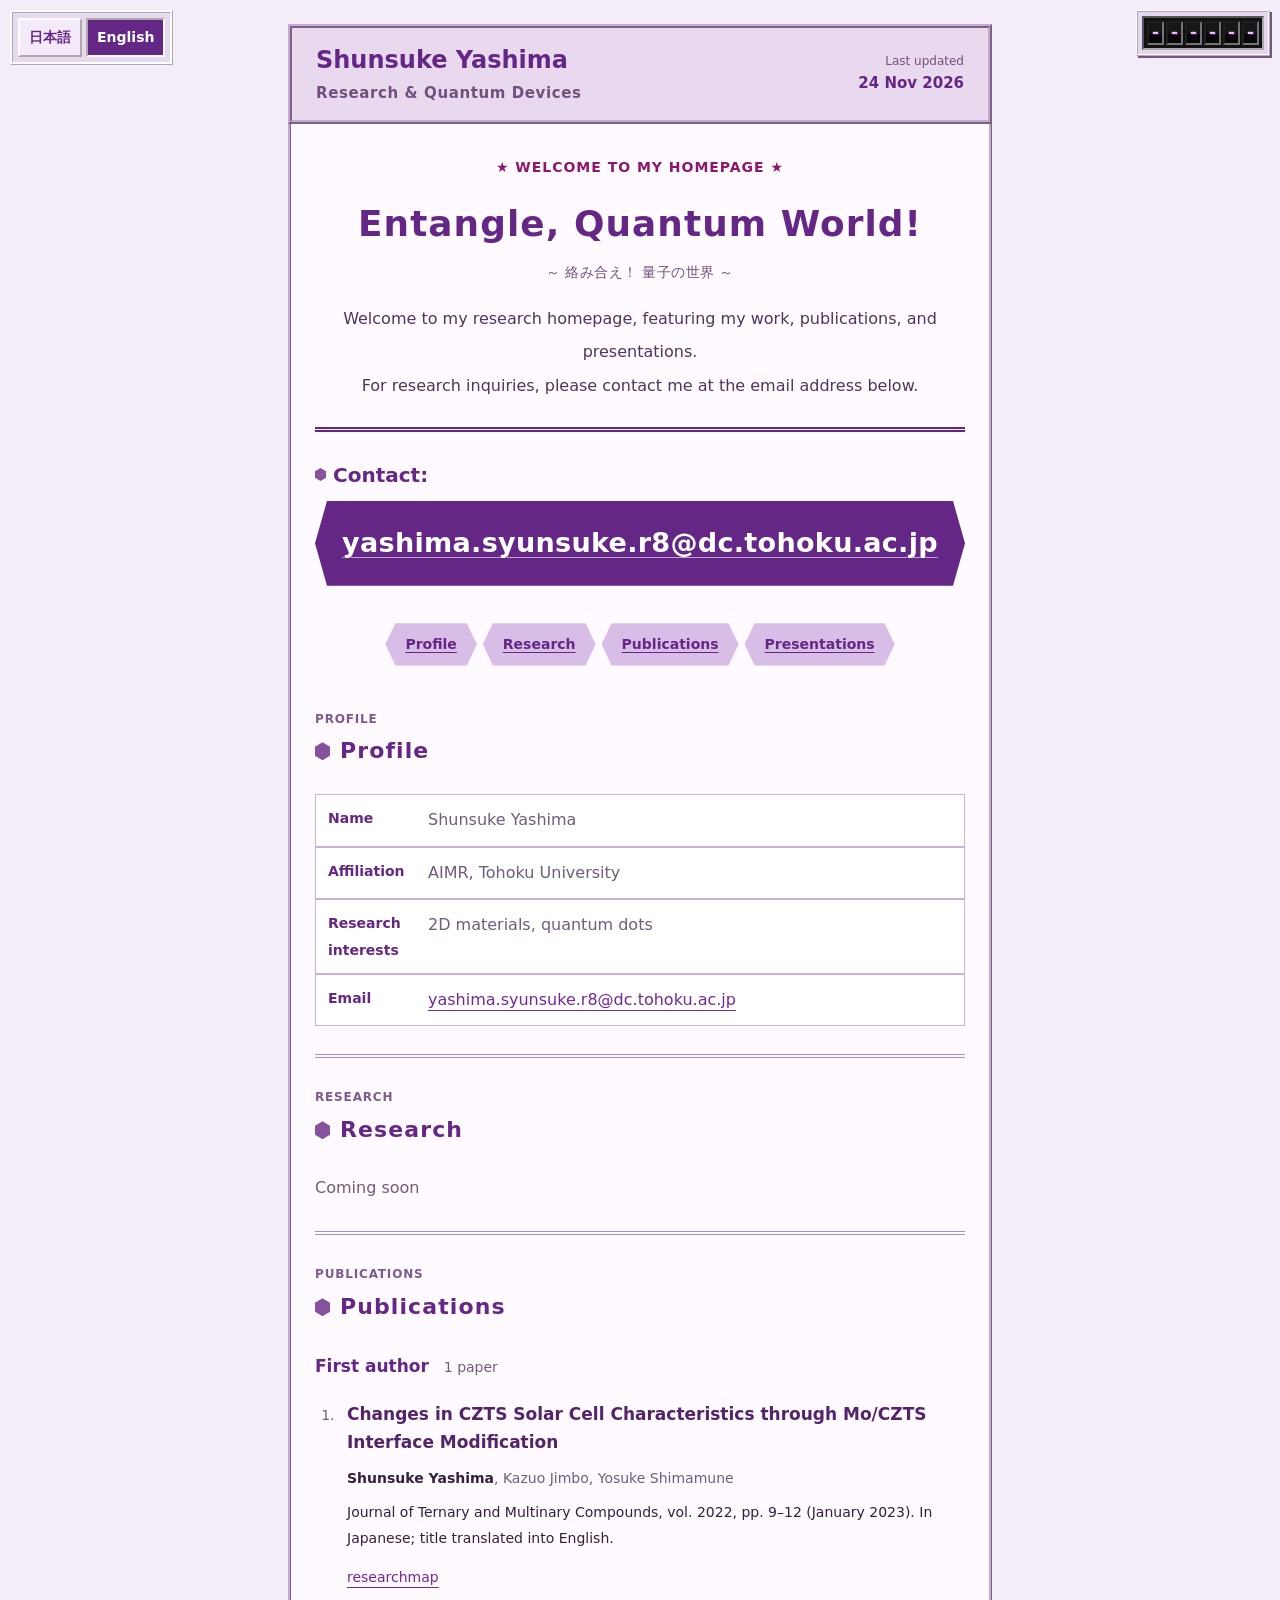
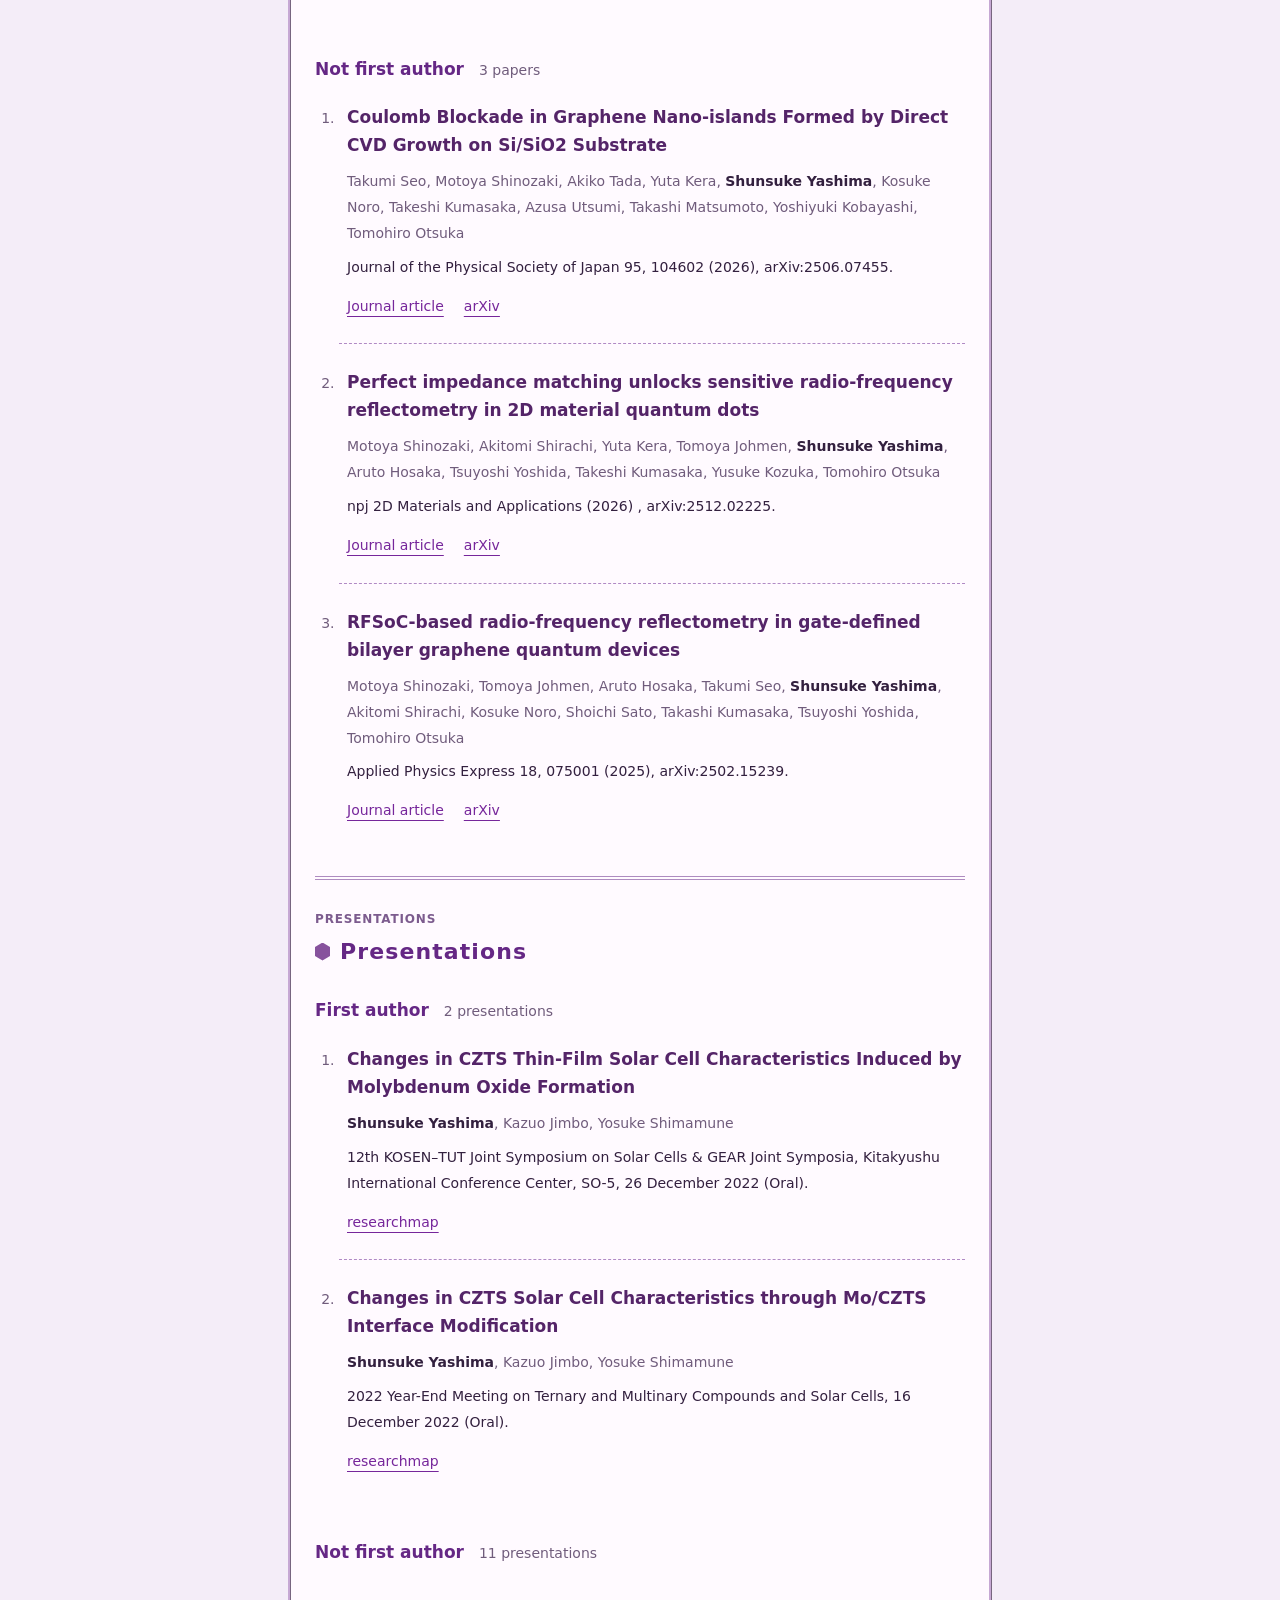
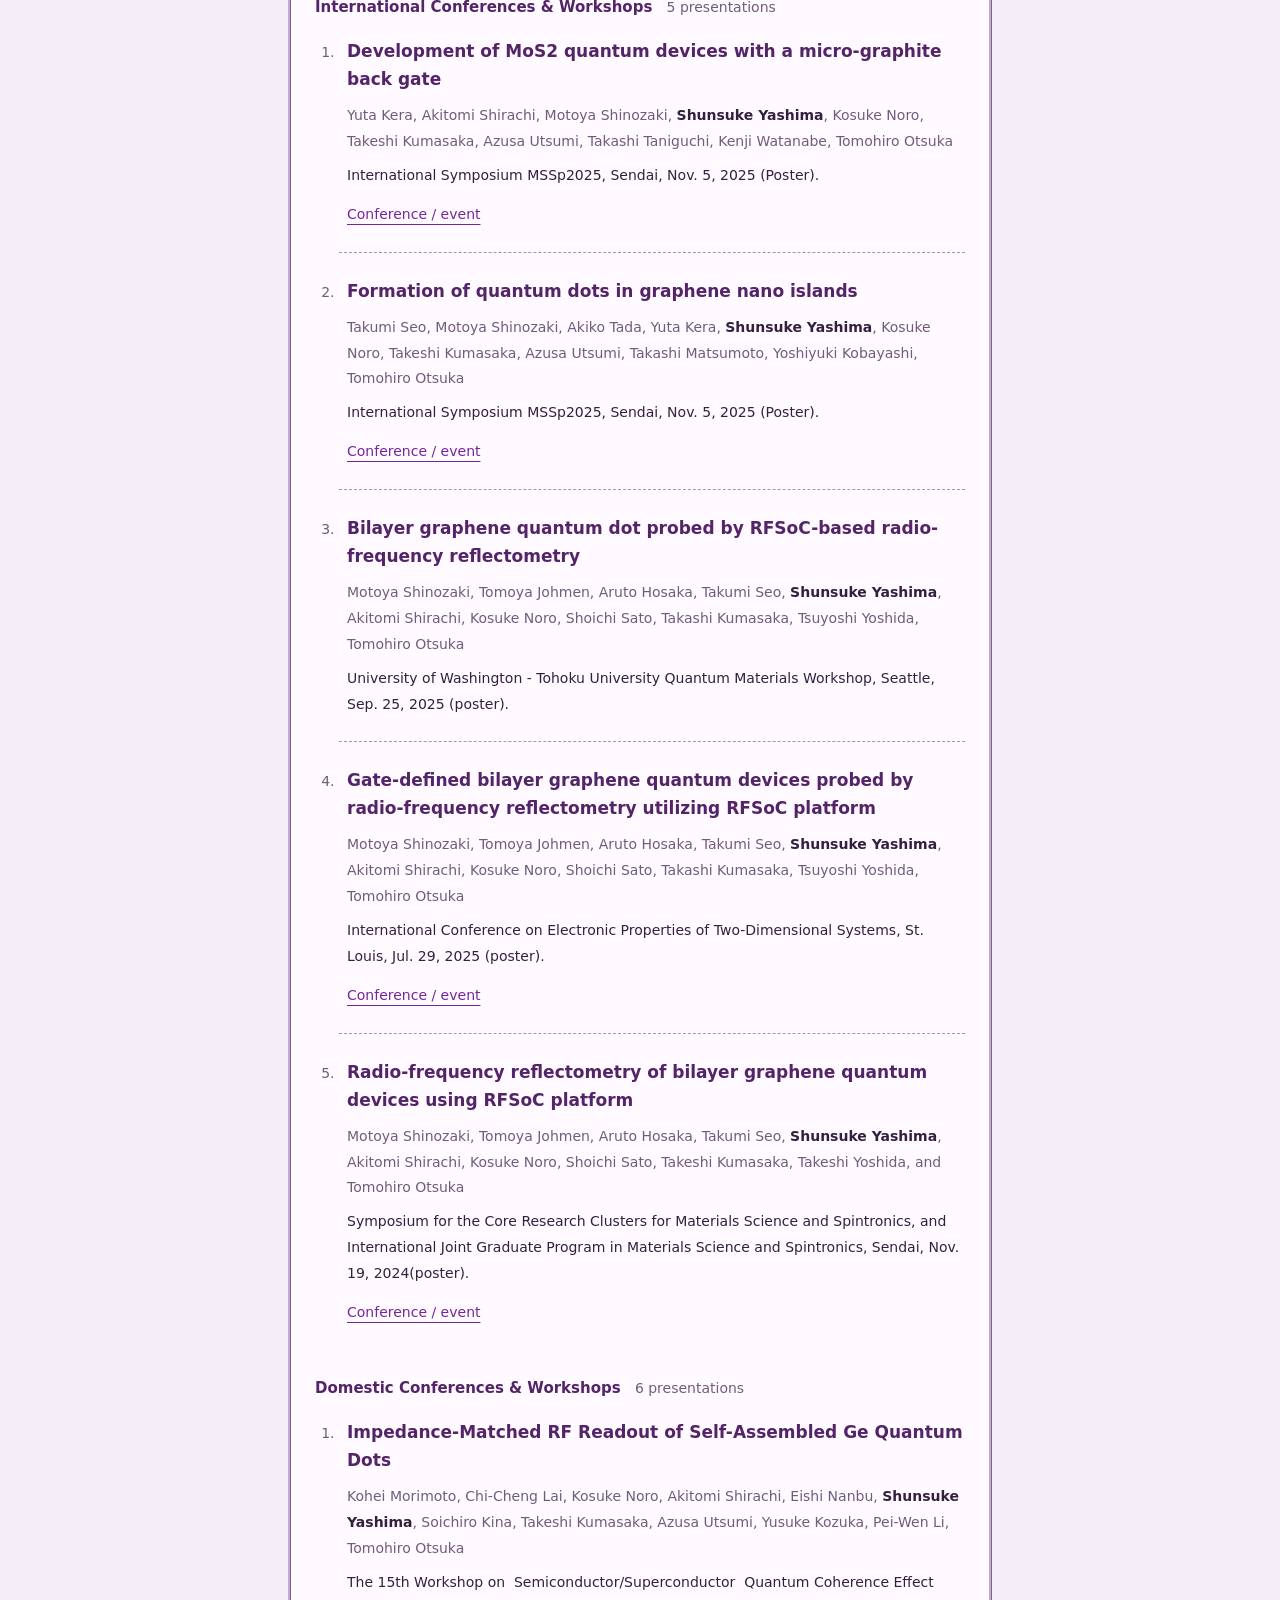
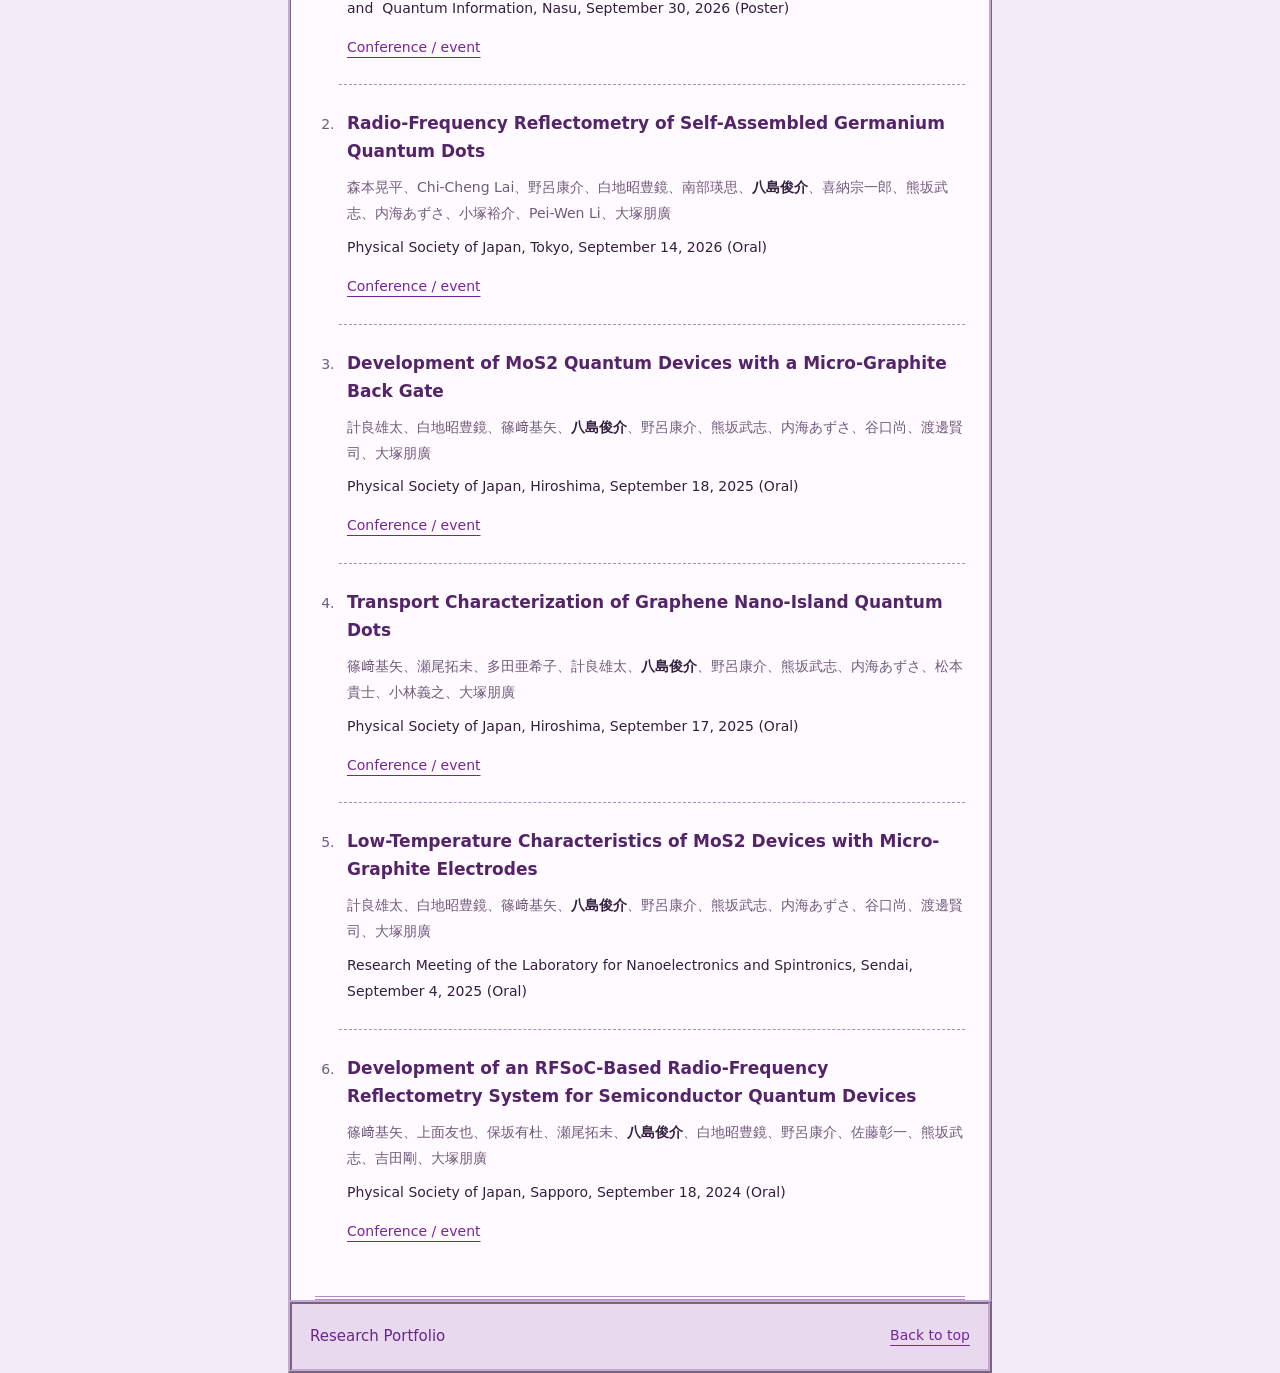
==== commit ed6a9604: "さｄ" ====
--- a/en.html
+++ b/en.html
@@ -78,13 +78,13 @@
         </section>
         <section class="content-section" id="publications" aria-labelledby="publications-title">
           <div class="section-heading"><p class="eyebrow">PUBLICATIONS</p><h2 id="publications-title">Publications</h2></div>
-          <div class="section-body achievements"><h3>First-author papers <span class="achievement-count">1 paper</span></h3><ol class="achievement-list"><li class="achievement"><h4>Changes in CZTS Solar Cell Characteristics through Mo/CZTS Interface Modification</h4><p class="achievement-authors"><strong class="author-self">Shunsuke Yashima</strong>, Kazuo Jimbo, Yosuke Shimamune</p><p class="achievement-venue">Journal of Ternary and Multinary Compounds, vol. 2022, pp. 9–12 (January 2023). In Japanese; title translated into English.</p><div class="achievement-links"><a href="https://researchmap.jp/shimamune/published_papers/41587625">researchmap</a></div></li></ol><h3 class="achievement-group-title">Coauthored papers (not first author) <span class="achievement-count">3 papers</span></h3><ol class="achievement-list"><li class="achievement"><h4>Coulomb Blockade in Graphene Nano-islands Formed by Direct CVD Growth on Si/SiO2 Substrate</h4><p class="achievement-authors">Takumi Seo, Motoya Shinozaki, Akiko Tada, Yuta Kera, <strong class="author-self">Shunsuke Yashima</strong>, Kosuke Noro, Takeshi Kumasaka, Azusa Utsumi, Takashi Matsumoto, Yoshiyuki Kobayashi, Tomohiro Otsuka</p><p class="achievement-venue">Journal of the Physical Society of Japan 95, 104602 (2026), arXiv:2506.07455.</p><div class="achievement-links"><a href="https://journals.jps.jp/doi/10.7566/JPSJ.95.104602">Journal article</a><a href="https://arxiv.org/abs/2506.07455">arXiv</a></div></li>
+          <div class="section-body achievements"><h3>First author <span class="achievement-count">1 paper</span></h3><ol class="achievement-list"><li class="achievement"><h4>Changes in CZTS Solar Cell Characteristics through Mo/CZTS Interface Modification</h4><p class="achievement-authors"><strong class="author-self">Shunsuke Yashima</strong>, Kazuo Jimbo, Yosuke Shimamune</p><p class="achievement-venue">Journal of Ternary and Multinary Compounds, vol. 2022, pp. 9–12 (January 2023). In Japanese; title translated into English.</p><div class="achievement-links"><a href="https://researchmap.jp/shimamune/published_papers/41587625">researchmap</a></div></li></ol><h3 class="achievement-group-title">Not first author <span class="achievement-count">3 papers</span></h3><ol class="achievement-list"><li class="achievement"><h4>Coulomb Blockade in Graphene Nano-islands Formed by Direct CVD Growth on Si/SiO2 Substrate</h4><p class="achievement-authors">Takumi Seo, Motoya Shinozaki, Akiko Tada, Yuta Kera, <strong class="author-self">Shunsuke Yashima</strong>, Kosuke Noro, Takeshi Kumasaka, Azusa Utsumi, Takashi Matsumoto, Yoshiyuki Kobayashi, Tomohiro Otsuka</p><p class="achievement-venue">Journal of the Physical Society of Japan 95, 104602 (2026), arXiv:2506.07455.</p><div class="achievement-links"><a href="https://journals.jps.jp/doi/10.7566/JPSJ.95.104602">Journal article</a><a href="https://arxiv.org/abs/2506.07455">arXiv</a></div></li>
 <li class="achievement"><h4>Perfect impedance matching unlocks sensitive radio-frequency reflectometry in 2D material quantum dots</h4><p class="achievement-authors">Motoya Shinozaki, Akitomi Shirachi, Yuta Kera, Tomoya Johmen, <strong class="author-self">Shunsuke Yashima</strong>, Aruto Hosaka, Tsuyoshi Yoshida, Takeshi Kumasaka, Yusuke Kozuka, Tomohiro Otsuka</p><p class="achievement-venue">npj 2D Materials and Applications (2026) , arXiv:2512.02225.</p><div class="achievement-links"><a href="https://www.nature.com/articles/s41699-026-00730-0">Journal article</a><a href="https://arxiv.org/abs/2512.02225">arXiv</a></div></li>
 <li class="achievement"><h4>RFSoC-based radio-frequency reflectometry in gate-defined bilayer graphene quantum devices</h4><p class="achievement-authors">Motoya Shinozaki, Tomoya Johmen, Aruto Hosaka, Takumi Seo, <strong class="author-self">Shunsuke Yashima</strong>, Akitomi Shirachi, Kosuke Noro, Shoichi Sato, Takashi Kumasaka, Tsuyoshi Yoshida, Tomohiro Otsuka</p><p class="achievement-venue">Applied Physics Express 18, 075001 (2025), arXiv:2502.15239.</p><div class="achievement-links"><a href="https://iopscience.iop.org/article/10.35848/1882-0786/ade6c2">Journal article</a><a href="https://arxiv.org/abs/2502.15239">arXiv</a></div></li></ol></div></section>
         <section class="content-section" id="presentations" aria-labelledby="presentations-title">
           <div class="section-heading"><p class="eyebrow">PRESENTATIONS</p><h2 id="presentations-title">Presentations</h2></div>
-          <div class="section-body achievements"><h3>First-author presentations <span class="achievement-count">2 presentations</span></h3><ol class="achievement-list"><li class="achievement"><h4>Changes in CZTS Thin-Film Solar Cell Characteristics Induced by Molybdenum Oxide Formation</h4><p class="achievement-authors"><strong class="author-self">Shunsuke Yashima</strong>, Kazuo Jimbo, Yosuke Shimamune</p><p class="achievement-venue">12th KOSEN–TUT Joint Symposium on Solar Cells &amp; GEAR Joint Symposia, Kitakyushu International Conference Center, SO-5, 26 December 2022 (Oral).</p><div class="achievement-links"><a href="https://researchmap.jp/shimamune/presentations/40911707">researchmap</a></div></li>
-<li class="achievement"><h4>Changes in CZTS Solar Cell Characteristics through Mo/CZTS Interface Modification</h4><p class="achievement-authors"><strong class="author-self">Shunsuke Yashima</strong>, Kazuo Jimbo, Yosuke Shimamune</p><p class="achievement-venue">2022 Year-End Meeting on Ternary and Multinary Compounds and Solar Cells, 16 December 2022 (Oral).</p><div class="achievement-links"><a href="https://researchmap.jp/shimamune/presentations/40911450">researchmap</a></div></li></ol><h3 class="achievement-group-title">Coauthored presentations (not first author) <span class="achievement-count">11 presentations</span></h3><h4 class="achievement-subgroup">International Conferences &amp; Workshops <span class="achievement-count">5 presentations</span></h4><ol class="achievement-list"><li class="achievement"><h4>Development of MoS2 quantum devices with a micro-graphite back gate</h4><p class="achievement-authors">Yuta Kera, Akitomi Shirachi, Motoya Shinozaki, <strong class="author-self">Shunsuke Yashima</strong>, Kosuke Noro, Takeshi Kumasaka, Azusa Utsumi, Takashi Taniguchi, Kenji Watanabe, Tomohiro Otsuka</p><p class="achievement-venue">International Symposium MSSp2025, Sendai, Nov. 5, 2025 (Poster).</p><div class="achievement-links"><a href="https://www.crc-ms.tohoku.ac.jp/en/Symposium/2025_index.html">Conference / event</a></div></li>
+          <div class="section-body achievements"><h3>First author <span class="achievement-count">2 presentations</span></h3><ol class="achievement-list"><li class="achievement"><h4>Changes in CZTS Thin-Film Solar Cell Characteristics Induced by Molybdenum Oxide Formation</h4><p class="achievement-authors"><strong class="author-self">Shunsuke Yashima</strong>, Kazuo Jimbo, Yosuke Shimamune</p><p class="achievement-venue">12th KOSEN–TUT Joint Symposium on Solar Cells &amp; GEAR Joint Symposia, Kitakyushu International Conference Center, SO-5, 26 December 2022 (Oral).</p><div class="achievement-links"><a href="https://researchmap.jp/shimamune/presentations/40911707">researchmap</a></div></li>
+<li class="achievement"><h4>Changes in CZTS Solar Cell Characteristics through Mo/CZTS Interface Modification</h4><p class="achievement-authors"><strong class="author-self">Shunsuke Yashima</strong>, Kazuo Jimbo, Yosuke Shimamune</p><p class="achievement-venue">2022 Year-End Meeting on Ternary and Multinary Compounds and Solar Cells, 16 December 2022 (Oral).</p><div class="achievement-links"><a href="https://researchmap.jp/shimamune/presentations/40911450">researchmap</a></div></li></ol><h3 class="achievement-group-title">Not first author <span class="achievement-count">11 presentations</span></h3><h4 class="achievement-subgroup">International Conferences &amp; Workshops <span class="achievement-count">5 presentations</span></h4><ol class="achievement-list"><li class="achievement"><h4>Development of MoS2 quantum devices with a micro-graphite back gate</h4><p class="achievement-authors">Yuta Kera, Akitomi Shirachi, Motoya Shinozaki, <strong class="author-self">Shunsuke Yashima</strong>, Kosuke Noro, Takeshi Kumasaka, Azusa Utsumi, Takashi Taniguchi, Kenji Watanabe, Tomohiro Otsuka</p><p class="achievement-venue">International Symposium MSSp2025, Sendai, Nov. 5, 2025 (Poster).</p><div class="achievement-links"><a href="https://www.crc-ms.tohoku.ac.jp/en/Symposium/2025_index.html">Conference / event</a></div></li>
 <li class="achievement"><h4>Formation of quantum dots in graphene nano islands</h4><p class="achievement-authors">Takumi Seo, Motoya Shinozaki, Akiko Tada, Yuta Kera, <strong class="author-self">Shunsuke Yashima</strong>, Kosuke Noro, Takeshi Kumasaka, Azusa Utsumi, Takashi Matsumoto, Yoshiyuki Kobayashi, Tomohiro Otsuka</p><p class="achievement-venue">International Symposium MSSp2025, Sendai, Nov. 5, 2025 (Poster).</p><div class="achievement-links"><a href="https://www.crc-ms.tohoku.ac.jp/en/Symposium/2025_index.html">Conference / event</a></div></li>
 <li class="achievement"><h4>Bilayer graphene quantum dot probed by RFSoC-based radio-frequency reflectometry</h4><p class="achievement-authors">Motoya Shinozaki, Tomoya Johmen, Aruto Hosaka, Takumi Seo, <strong class="author-self">Shunsuke Yashima</strong>, Akitomi Shirachi, Kosuke Noro, Shoichi Sato, Takashi Kumasaka, Tsuyoshi Yoshida, Tomohiro Otsuka</p><p class="achievement-venue">University of Washington - Tohoku University Quantum Materials Workshop, Seattle, Sep. 25, 2025 (poster).</p></li>
 <li class="achievement"><h4>Gate-defined bilayer graphene quantum devices probed by radio-frequency reflectometry utilizing RFSoC platform</h4><p class="achievement-authors">Motoya Shinozaki, Tomoya Johmen, Aruto Hosaka, Takumi Seo, <strong class="author-self">Shunsuke Yashima</strong>, Akitomi Shirachi, Kosuke Noro, Shoichi Sato, Takashi Kumasaka, Tsuyoshi Yoshida, Tomohiro Otsuka</p><p class="achievement-venue">International Conference on Electronic Properties of Two-Dimensional Systems, St. Louis, Jul. 29, 2025 (poster).</p><div class="achievement-links"><a href="https://ep2ds26mss22.wustl.edu/">Conference / event</a></div></li>
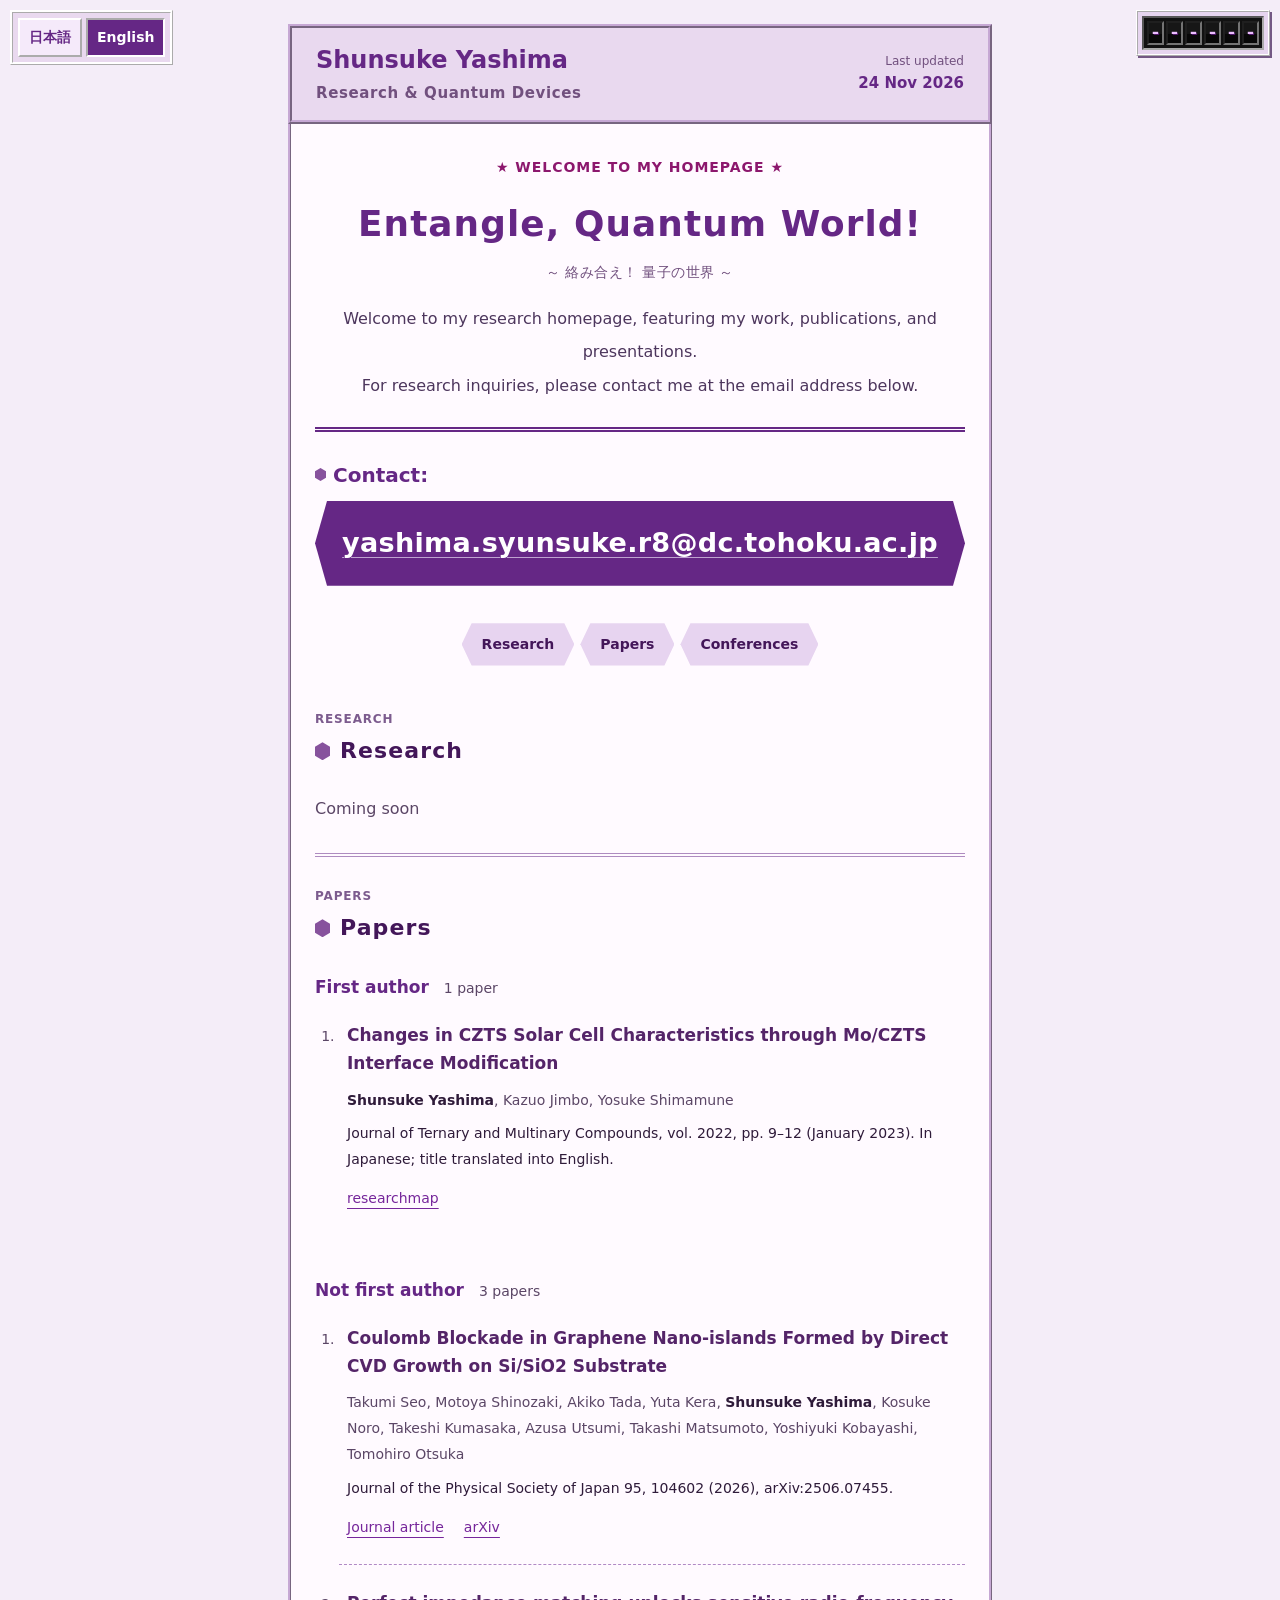
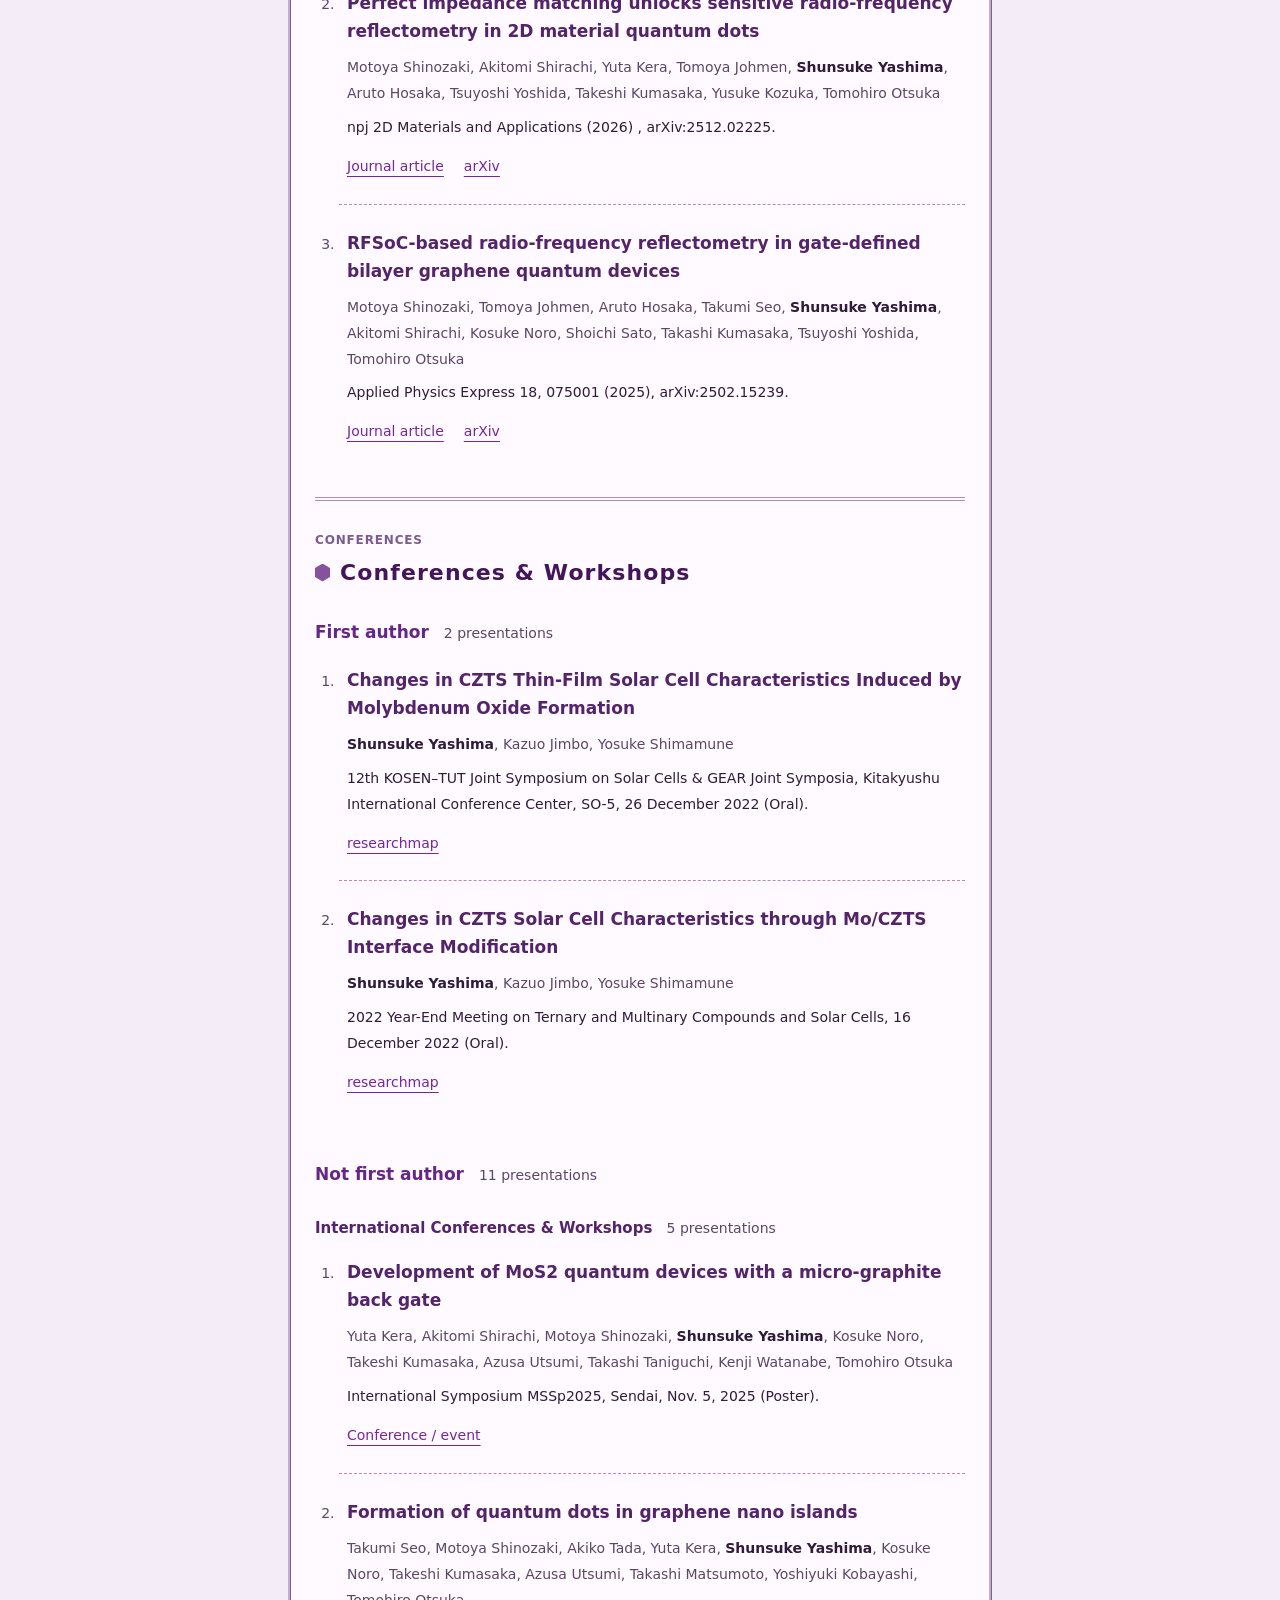
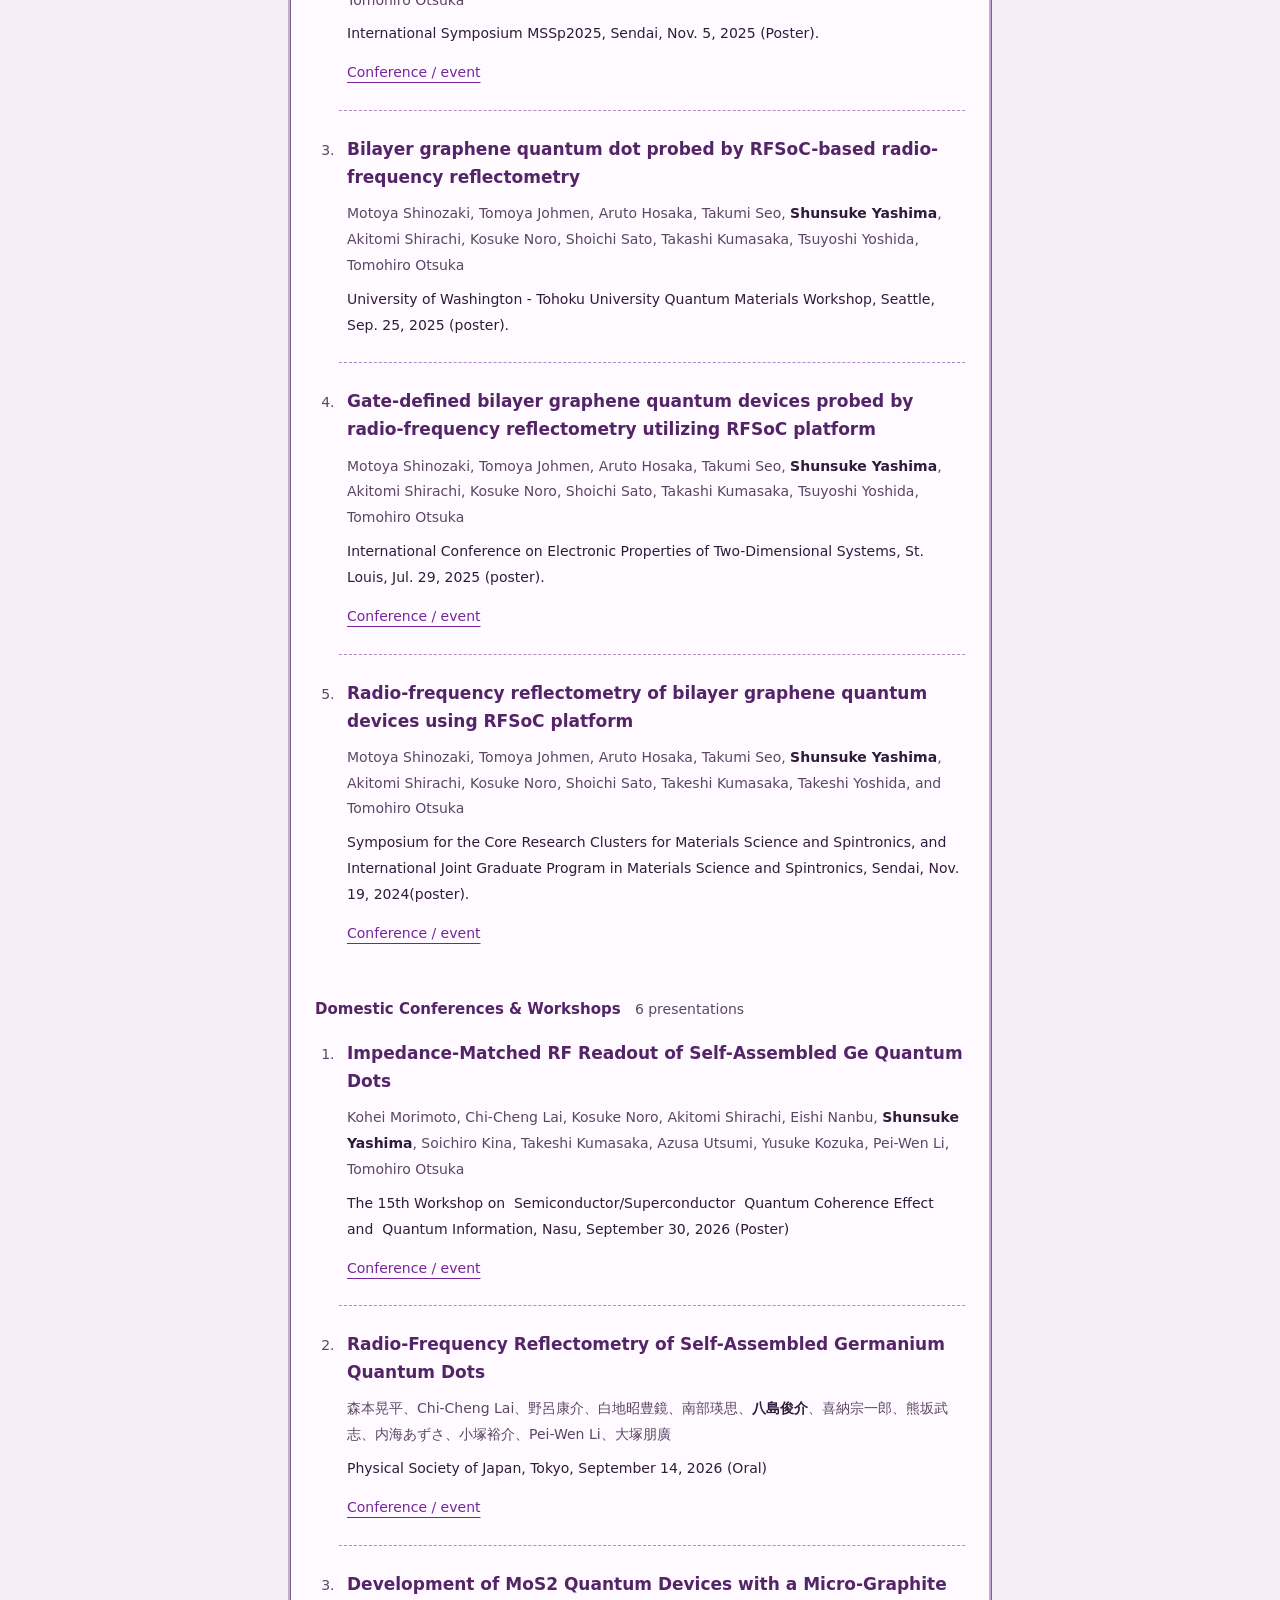
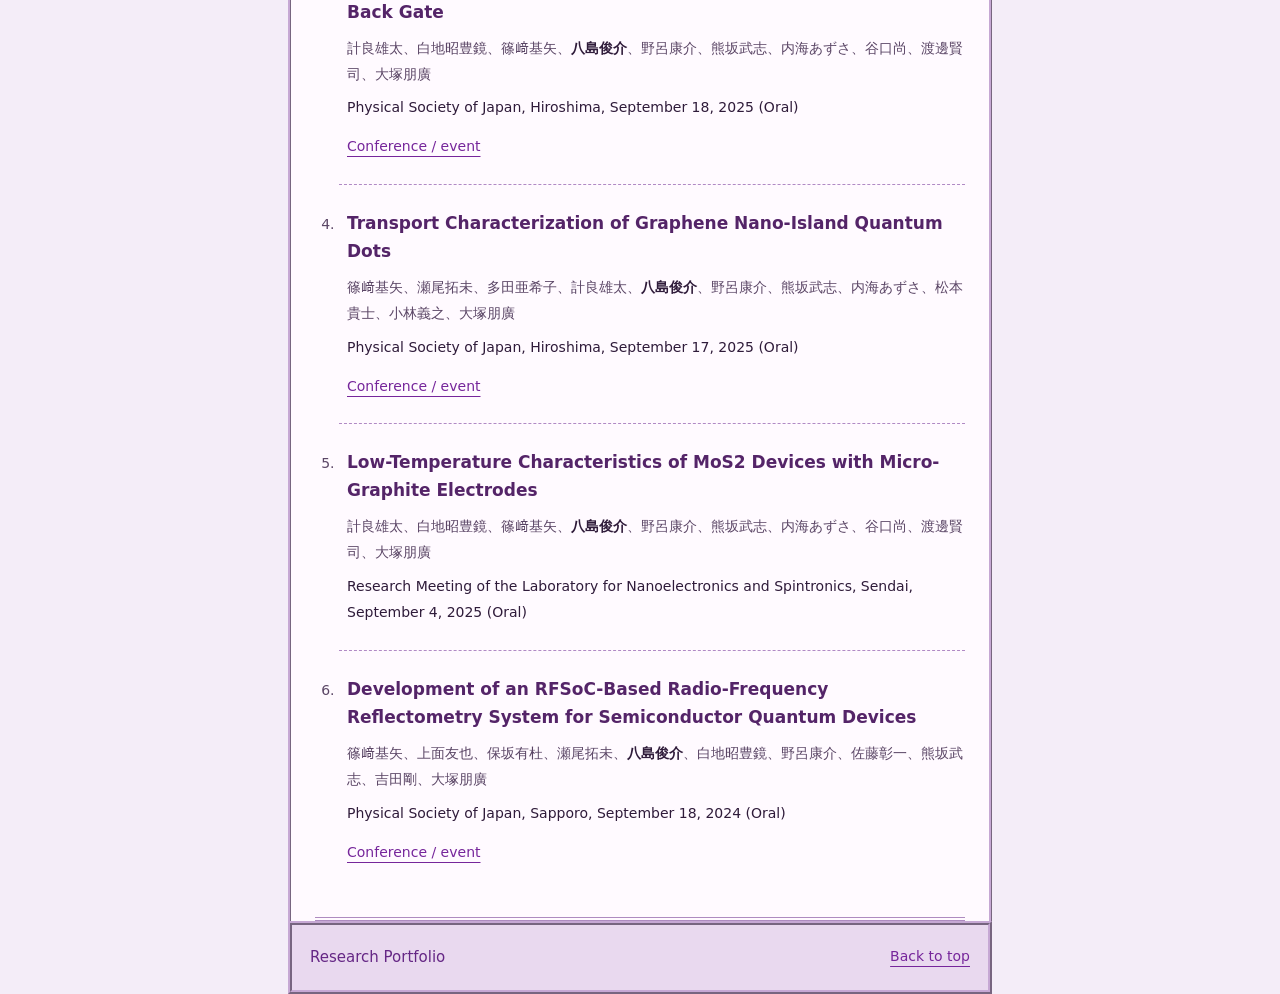
==== commit ec44c32d: "ｄふぁｄｄｓ" ====
--- a/en.html
+++ b/en.html
@@ -15,7 +15,7 @@
   </head>
   <body>
     <span id="top" class="page-top" aria-hidden="true"></span>
-    <a class="skip-link" href="#profile">Skip to content</a>
+    <a class="skip-link" href="#research">Skip to content</a>
     <nav class="language-switch" aria-label="Language">
       <a href="index.html#top" lang="ja" hreflang="ja">日本語</a>
       <a href="en.html#top" lang="en" hreflang="en" aria-current="page">English</a>
@@ -54,35 +54,22 @@
         </div>
       </section>
       <nav class="section-nav" aria-label="Page sections">
-        <a href="#profile">Profile</a>
         <a href="#research">Research</a>
-        <a href="#publications">Publications</a>
-        <a href="#presentations">Presentations</a>
+        <a href="#publications">Papers</a>
+        <a href="#presentations">Conferences</a>
       </nav>
       <div class="sections">
-        <section class="content-section" id="profile" aria-labelledby="profile-title">
-          <div class="section-heading"><p class="eyebrow">PROFILE</p><h2 id="profile-title">Profile</h2></div>
-          <div class="section-body">
-            
-            <dl class="profile-list">
-              <div><dt>Name</dt><dd class="placeholder">Shunsuke Yashima</dd></div>
-              <div><dt>Affiliation</dt><dd class="placeholder">AIMR, Tohoku University</dd></div>
-              <div><dt>Research interests</dt><dd class="placeholder">2D materials, quantum dots</dd></div>
-              <div><dt>Email</dt><dd><a href="mailto:yashima.syunsuke.r8@dc.tohoku.ac.jp">yashima.syunsuke.r8@dc.tohoku.ac.jp</a></dd></div>
-            </dl>
-          </div>
-        </section>
         <section class="content-section" id="research" aria-labelledby="research-title">
           <div class="section-heading"><p class="eyebrow">RESEARCH</p><h2 id="research-title">Research</h2></div>
           <div class="section-body"><p class="placeholder">Coming soon</p></div>
         </section>
         <section class="content-section" id="publications" aria-labelledby="publications-title">
-          <div class="section-heading"><p class="eyebrow">PUBLICATIONS</p><h2 id="publications-title">Publications</h2></div>
+          <div class="section-heading"><p class="eyebrow">PAPERS</p><h2 id="publications-title">Papers</h2></div>
           <div class="section-body achievements"><h3>First author <span class="achievement-count">1 paper</span></h3><ol class="achievement-list"><li class="achievement"><h4>Changes in CZTS Solar Cell Characteristics through Mo/CZTS Interface Modification</h4><p class="achievement-authors"><strong class="author-self">Shunsuke Yashima</strong>, Kazuo Jimbo, Yosuke Shimamune</p><p class="achievement-venue">Journal of Ternary and Multinary Compounds, vol. 2022, pp. 9–12 (January 2023). In Japanese; title translated into English.</p><div class="achievement-links"><a href="https://researchmap.jp/shimamune/published_papers/41587625">researchmap</a></div></li></ol><h3 class="achievement-group-title">Not first author <span class="achievement-count">3 papers</span></h3><ol class="achievement-list"><li class="achievement"><h4>Coulomb Blockade in Graphene Nano-islands Formed by Direct CVD Growth on Si/SiO2 Substrate</h4><p class="achievement-authors">Takumi Seo, Motoya Shinozaki, Akiko Tada, Yuta Kera, <strong class="author-self">Shunsuke Yashima</strong>, Kosuke Noro, Takeshi Kumasaka, Azusa Utsumi, Takashi Matsumoto, Yoshiyuki Kobayashi, Tomohiro Otsuka</p><p class="achievement-venue">Journal of the Physical Society of Japan 95, 104602 (2026), arXiv:2506.07455.</p><div class="achievement-links"><a href="https://journals.jps.jp/doi/10.7566/JPSJ.95.104602">Journal article</a><a href="https://arxiv.org/abs/2506.07455">arXiv</a></div></li>
 <li class="achievement"><h4>Perfect impedance matching unlocks sensitive radio-frequency reflectometry in 2D material quantum dots</h4><p class="achievement-authors">Motoya Shinozaki, Akitomi Shirachi, Yuta Kera, Tomoya Johmen, <strong class="author-self">Shunsuke Yashima</strong>, Aruto Hosaka, Tsuyoshi Yoshida, Takeshi Kumasaka, Yusuke Kozuka, Tomohiro Otsuka</p><p class="achievement-venue">npj 2D Materials and Applications (2026) , arXiv:2512.02225.</p><div class="achievement-links"><a href="https://www.nature.com/articles/s41699-026-00730-0">Journal article</a><a href="https://arxiv.org/abs/2512.02225">arXiv</a></div></li>
 <li class="achievement"><h4>RFSoC-based radio-frequency reflectometry in gate-defined bilayer graphene quantum devices</h4><p class="achievement-authors">Motoya Shinozaki, Tomoya Johmen, Aruto Hosaka, Takumi Seo, <strong class="author-self">Shunsuke Yashima</strong>, Akitomi Shirachi, Kosuke Noro, Shoichi Sato, Takashi Kumasaka, Tsuyoshi Yoshida, Tomohiro Otsuka</p><p class="achievement-venue">Applied Physics Express 18, 075001 (2025), arXiv:2502.15239.</p><div class="achievement-links"><a href="https://iopscience.iop.org/article/10.35848/1882-0786/ade6c2">Journal article</a><a href="https://arxiv.org/abs/2502.15239">arXiv</a></div></li></ol></div></section>
         <section class="content-section" id="presentations" aria-labelledby="presentations-title">
-          <div class="section-heading"><p class="eyebrow">PRESENTATIONS</p><h2 id="presentations-title">Presentations</h2></div>
+          <div class="section-heading"><p class="eyebrow">CONFERENCES</p><h2 id="presentations-title">Conferences &amp; Workshops</h2></div>
           <div class="section-body achievements"><h3>First author <span class="achievement-count">2 presentations</span></h3><ol class="achievement-list"><li class="achievement"><h4>Changes in CZTS Thin-Film Solar Cell Characteristics Induced by Molybdenum Oxide Formation</h4><p class="achievement-authors"><strong class="author-self">Shunsuke Yashima</strong>, Kazuo Jimbo, Yosuke Shimamune</p><p class="achievement-venue">12th KOSEN–TUT Joint Symposium on Solar Cells &amp; GEAR Joint Symposia, Kitakyushu International Conference Center, SO-5, 26 December 2022 (Oral).</p><div class="achievement-links"><a href="https://researchmap.jp/shimamune/presentations/40911707">researchmap</a></div></li>
 <li class="achievement"><h4>Changes in CZTS Solar Cell Characteristics through Mo/CZTS Interface Modification</h4><p class="achievement-authors"><strong class="author-self">Shunsuke Yashima</strong>, Kazuo Jimbo, Yosuke Shimamune</p><p class="achievement-venue">2022 Year-End Meeting on Ternary and Multinary Compounds and Solar Cells, 16 December 2022 (Oral).</p><div class="achievement-links"><a href="https://researchmap.jp/shimamune/presentations/40911450">researchmap</a></div></li></ol><h3 class="achievement-group-title">Not first author <span class="achievement-count">11 presentations</span></h3><h4 class="achievement-subgroup">International Conferences &amp; Workshops <span class="achievement-count">5 presentations</span></h4><ol class="achievement-list"><li class="achievement"><h4>Development of MoS2 quantum devices with a micro-graphite back gate</h4><p class="achievement-authors">Yuta Kera, Akitomi Shirachi, Motoya Shinozaki, <strong class="author-self">Shunsuke Yashima</strong>, Kosuke Noro, Takeshi Kumasaka, Azusa Utsumi, Takashi Taniguchi, Kenji Watanabe, Tomohiro Otsuka</p><p class="achievement-venue">International Symposium MSSp2025, Sendai, Nov. 5, 2025 (Poster).</p><div class="achievement-links"><a href="https://www.crc-ms.tohoku.ac.jp/en/Symposium/2025_index.html">Conference / event</a></div></li>
 <li class="achievement"><h4>Formation of quantum dots in graphene nano islands</h4><p class="achievement-authors">Takumi Seo, Motoya Shinozaki, Akiko Tada, Yuta Kera, <strong class="author-self">Shunsuke Yashima</strong>, Kosuke Noro, Takeshi Kumasaka, Azusa Utsumi, Takashi Matsumoto, Yoshiyuki Kobayashi, Tomohiro Otsuka</p><p class="achievement-venue">International Symposium MSSp2025, Sendai, Nov. 5, 2025 (Poster).</p><div class="achievement-links"><a href="https://www.crc-ms.tohoku.ac.jp/en/Symposium/2025_index.html">Conference / event</a></div></li>
--- a/graphene.css
+++ b/graphene.css
@@ -1,5 +1,7 @@
 /* Early-web styling with small hexagonal accents, without lattice illustrations. */
 :root {
+  --ink: #2f1b3a;
+  --muted: #5b4666;
   --hex-tab: polygon(10px 0, calc(100% - 10px) 0, 100% 50%, calc(100% - 10px) 100%, 10px 100%, 0 50%);
   --hex-cell: polygon(50% 0, 100% 25%, 100% 75%, 50% 100%, 0 75%, 0 25%);
 }
@@ -13,18 +15,19 @@
 .section-nav { border: 0; background: #fffaff; }
 .section-nav a {
   border: 0;
-  background: #d8bde6;
-  color: #652785;
+  background: #e7d4f0;
+  color: #431659;
   clip-path: var(--hex-tab);
-  text-decoration: underline;
-  text-underline-offset: 3px;
+  text-decoration: none;
+  font-weight: 700;
   padding: 10px 20px;
 }
-.section-nav a:hover, .section-nav a:focus-visible { border: 0; background: #ecdaf4; color: #8b205e; }
+.section-nav a:visited { color: #431659; }
+.section-nav a:hover, .section-nav a:focus-visible { border: 0; background: #652785; color: #fff; text-decoration: none; }
 .section-nav a:focus-visible { outline: 2px solid #87529d; outline-offset: -5px; }
 .section-heading .eyebrow { margin-left: 0; }
 /* Plain section titles with a small solid hexagon, without a rectangular bar. */
-h2 { display: flex; align-items: center; gap: 10px; padding: 0; border: 0; background: none; color: #652785; }
+h2 { display: flex; align-items: center; gap: 10px; padding: 0; border: 0; background: none; color: #431659; text-decoration: none; }
 h2::before { content: ""; flex: 0 0 15px; width: 15px; height: 18px; background: #87529d; clip-path: var(--hex-cell); }
 .achievement-subgroup { margin: 24px 0 16px; color: #705c7c; font-size: 15px; font-weight: 600; }
 @media (max-width: 640px) {
